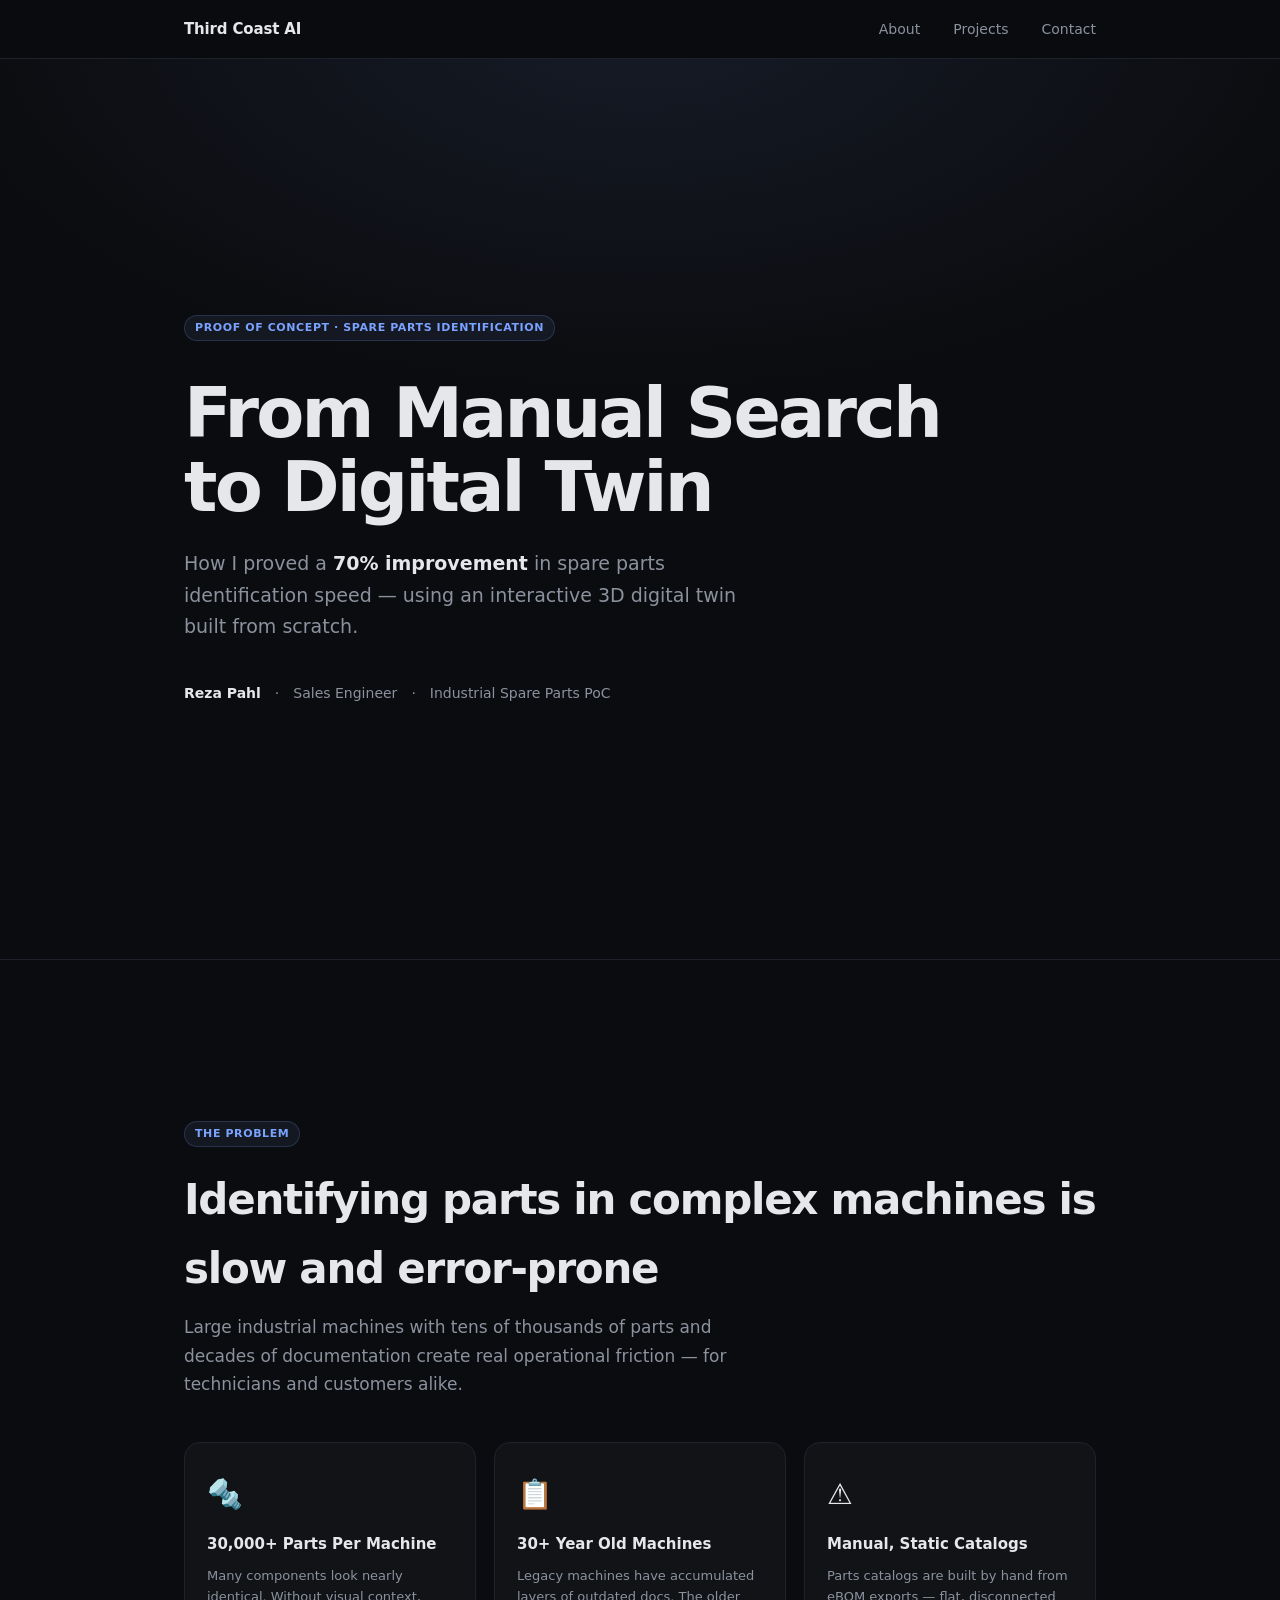
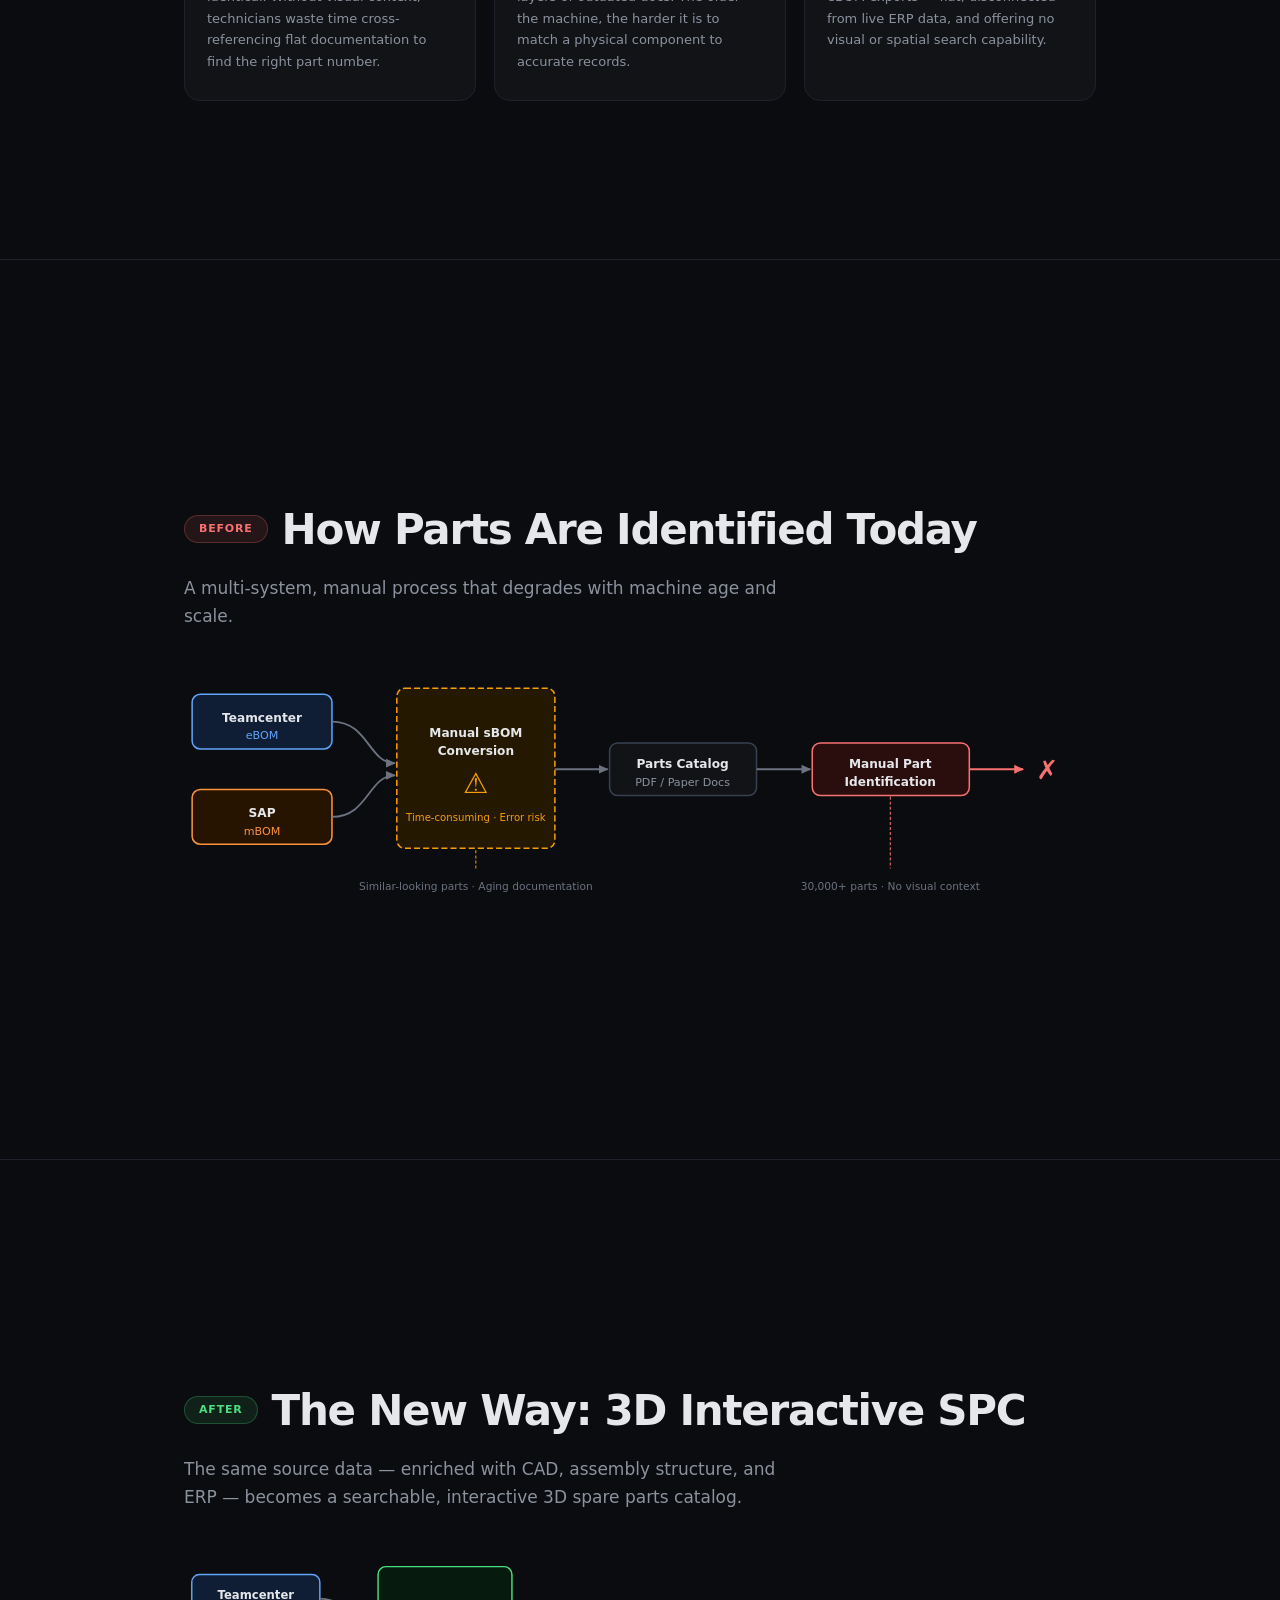
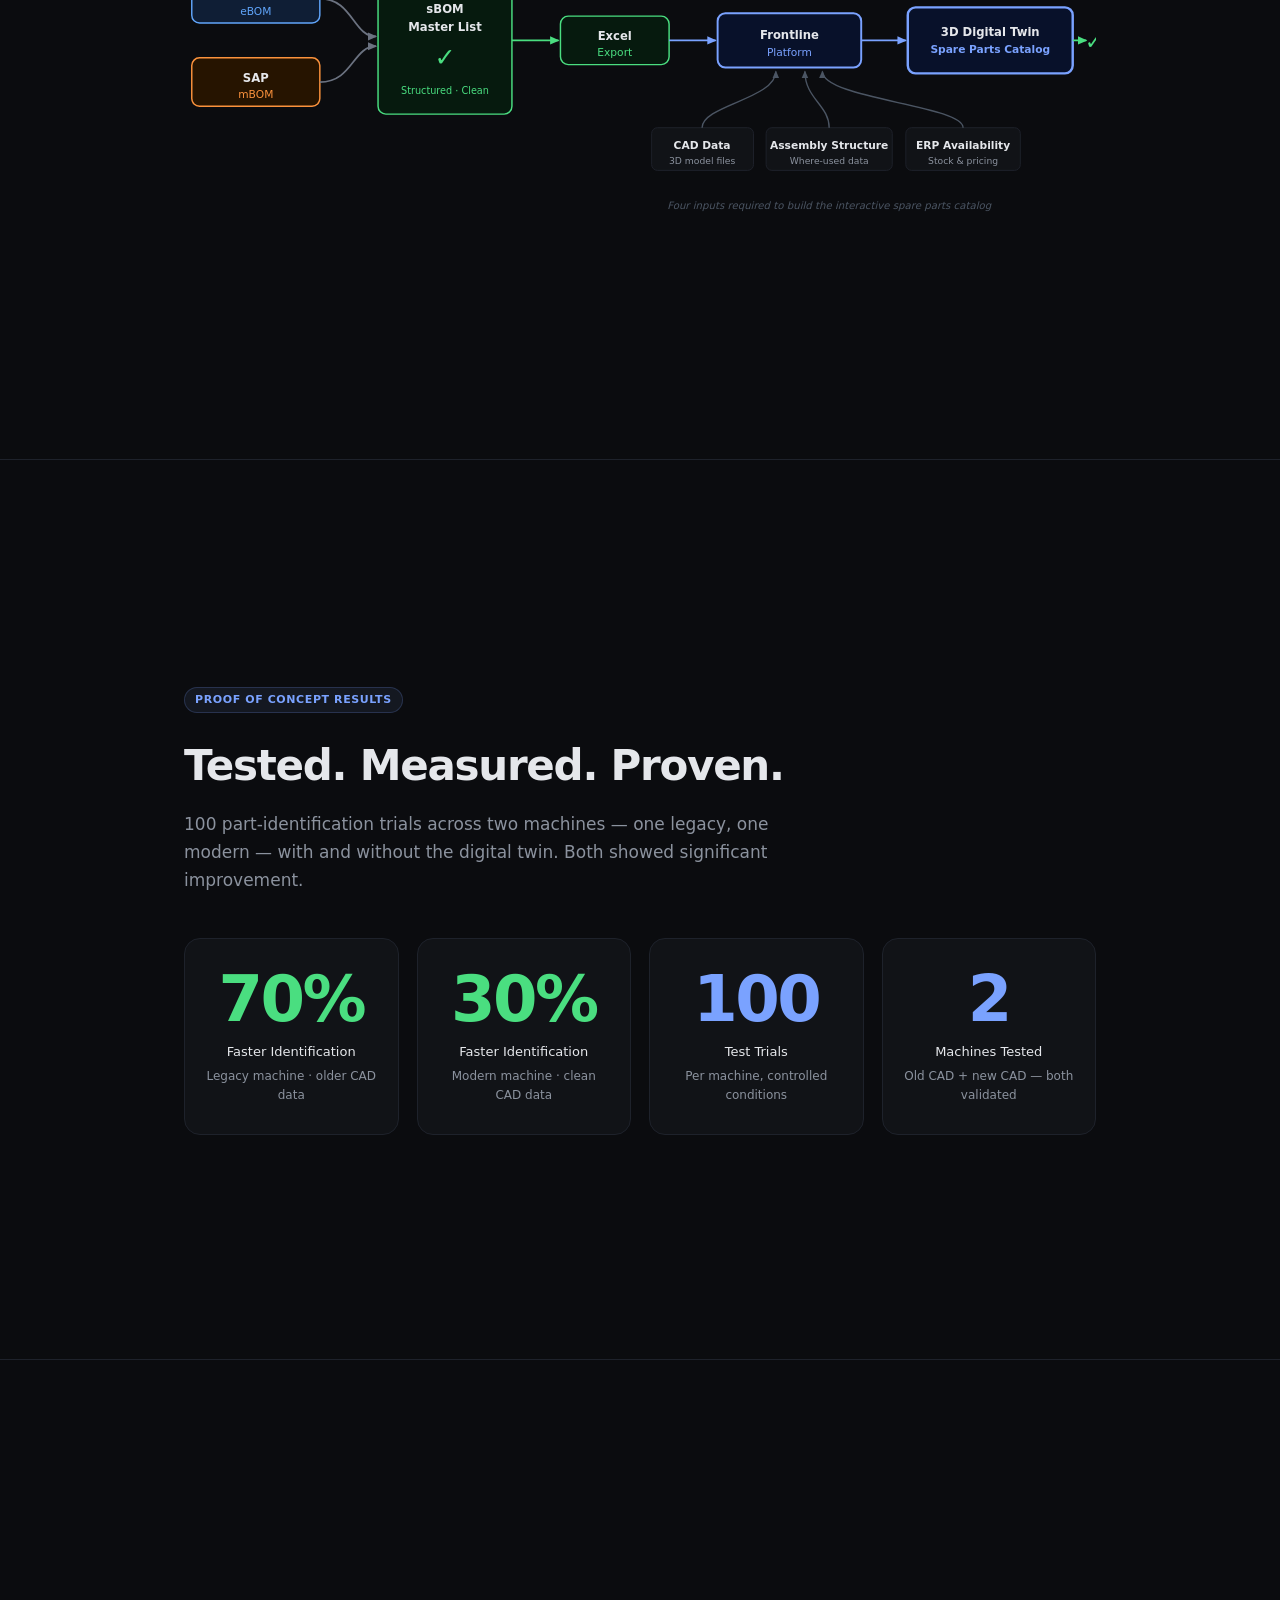
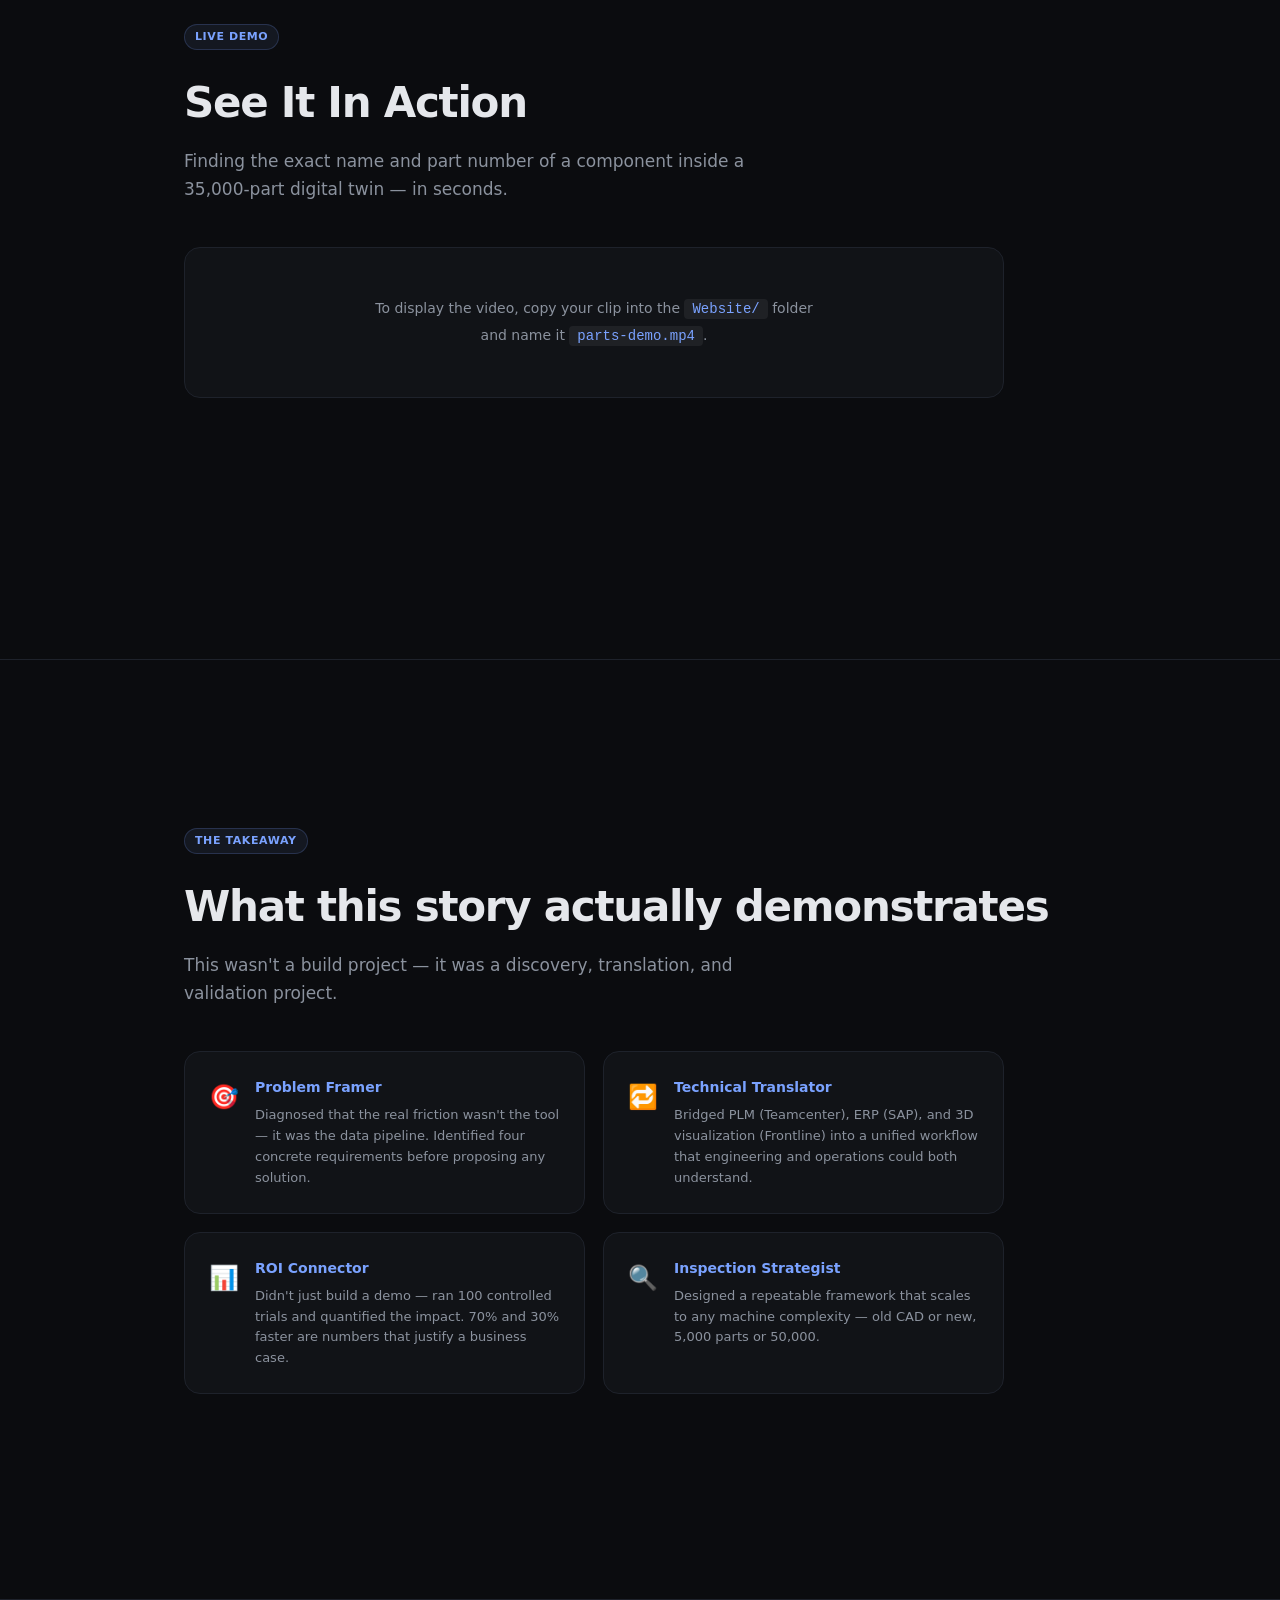
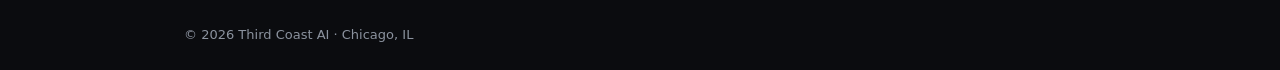
==== presentation.html @ 974e2093 "Add interview presentation page with process maps and metrics Standalone page with 7 scroll-based sl" ====
<!doctype html>
<html lang="en">
<head>
  <meta charset="utf-8" />
  <meta name="viewport" content="width=device-width, initial-scale=1" />
  <title>Digital Twin SPC · Reza Pahl</title>
  <link rel="icon" href="data:image/svg+xml,<svg xmlns='http://www.w3.org/2000/svg' viewBox='0 0 256 256'><text y='50%' x='50%' dominant-baseline='middle' text-anchor='middle' font-size='160'>🔩</text></svg>">
  <link rel="stylesheet" href="styles.css" />
  <style>
    /* ── Slide layout ───────────────────────────────── */
    .slide {
      min-height: 100vh;
      display: flex;
      flex-direction: column;
      justify-content: center;
      padding-block: 72px;
      border-top: 1px solid var(--border);
    }

    .slide-hero {
      border-top: none;
      background: radial-gradient(ellipse 80% 60% at 50% -5%, rgba(122,162,255,0.10), transparent 70%);
    }

    .slide h2 {
      font-size: clamp(26px, 4vw, 42px);
      font-weight: 700;
      letter-spacing: -0.03em;
      margin-bottom: 10px;
    }

    .slide-sub {
      font-size: 17px;
      color: var(--muted);
      max-width: 600px;
      line-height: 1.65;
      margin-bottom: 44px;
    }

    /* ── Process badge ─────────────────────────────── */
    .process-heading {
      display: flex;
      align-items: center;
      gap: 14px;
      margin-bottom: 10px;
      flex-wrap: wrap;
    }

    .badge {
      font-size: 11px;
      font-weight: 700;
      letter-spacing: 0.8px;
      text-transform: uppercase;
      padding: 4px 14px;
      border-radius: 999px;
    }

    .badge-before {
      background: rgba(248,113,113,0.10);
      color: #f87171;
      border: 1px solid rgba(248,113,113,0.25);
    }

    .badge-after {
      background: rgba(74,222,128,0.10);
      color: #4ade80;
      border: 1px solid rgba(74,222,128,0.25);
    }

    /* ── Pain cards ────────────────────────────────── */
    .pain-grid {
      display: grid;
      grid-template-columns: repeat(3, 1fr);
      gap: 18px;
      margin-top: 36px;
    }

    .pain-card {
      background: var(--panel);
      border: 1px solid var(--border);
      border-radius: var(--radius);
      padding: 28px 22px;
    }

    .pain-card .icon { font-size: 1.8rem; margin-bottom: 14px; display: block; }
    .pain-card h4 { font-size: 15px; font-weight: 600; margin-bottom: 8px; }
    .pain-card p  { font-size: 13px; color: var(--muted); line-height: 1.65; }

    /* ── SVG flow diagram ───────────────────────────── */
    .flow-wrap {
      width: 100%;
      overflow-x: auto;
      padding-bottom: 8px;
    }

    .flow-wrap svg {
      display: block;
      min-width: 700px;
      max-width: 920px;
      margin: 0 auto;
    }

    /* ── Metric cards ──────────────────────────────── */
    .metrics-grid {
      display: grid;
      grid-template-columns: repeat(4, 1fr);
      gap: 18px;
      margin-top: 36px;
    }

    .metric-card {
      background: var(--panel);
      border: 1px solid var(--border);
      border-radius: var(--radius);
      padding: 28px 20px;
      text-align: center;
    }

    .metric-card .num {
      font-size: clamp(40px, 6vw, 64px);
      font-weight: 800;
      letter-spacing: -0.04em;
      color: var(--accent);
      line-height: 1;
      margin-bottom: 10px;
    }

    .metric-card .num.green { color: #4ade80; }

    .metric-card .mlabel { font-size: 13px; color: var(--text); font-weight: 500; margin-bottom: 4px; }
    .metric-card .msub   { font-size: 12px; color: var(--muted); }

    /* ── Video ─────────────────────────────────────── */
    .video-card {
      background: var(--panel);
      border: 1px solid var(--border);
      border-radius: var(--radius);
      overflow: hidden;
      max-width: 820px;
    }

    .video-card video { width: 100%; display: block; }

    .video-fallback {
      padding: 48px 32px;
      text-align: center;
      color: var(--muted);
      font-size: 14px;
      line-height: 1.8;
    }

    .video-fallback code {
      font-family: ui-monospace, monospace;
      background: rgba(255,255,255,0.06);
      padding: 2px 8px;
      border-radius: 4px;
      color: var(--accent);
    }

    /* ── Skill cards ───────────────────────────────── */
    .skill-grid {
      display: grid;
      grid-template-columns: repeat(2, 1fr);
      gap: 18px;
      margin-top: 36px;
      max-width: 820px;
    }

    .skill-card {
      background: var(--panel);
      border: 1px solid var(--border);
      border-radius: var(--radius);
      padding: 24px;
      display: flex;
      gap: 16px;
      align-items: flex-start;
    }

    .skill-icon {
      font-size: 1.5rem;
      flex-shrink: 0;
      margin-top: 2px;
    }

    .skill-card h4 { font-size: 14px; font-weight: 600; margin-bottom: 6px; color: var(--accent); }
    .skill-card p  { font-size: 13px; color: var(--muted); line-height: 1.6; }

    /* ── Responsive ────────────────────────────────── */
    @media (max-width: 760px) {
      .pain-grid    { grid-template-columns: 1fr; }
      .metrics-grid { grid-template-columns: repeat(2, 1fr); }
      .skill-grid   { grid-template-columns: 1fr; }
    }
  </style>
</head>
<body>

  <!-- NAV -->
  <header class="site-header">
    <div class="container nav-inner">
      <a href="index.html" class="brand">Third Coast AI</a>
      <nav>
        <a href="index.html#about">About</a>
        <a href="index.html#projects">Projects</a>
        <a href="index.html#contact">Contact</a>
      </nav>
    </div>
  </header>

  <main>

    <!-- ── SLIDE 1: TITLE ──────────────────────────────────────── -->
    <section class="slide slide-hero">
      <div class="container">
        <span class="tag">Proof of Concept · Spare Parts Identification</span>
        <h1 style="font-size:clamp(40px,7vw,70px);font-weight:800;letter-spacing:-0.04em;line-height:1.05;margin-block:22px 24px;">
          From Manual Search<br>to Digital Twin
        </h1>
        <p style="font-size:19px;color:var(--muted);max-width:560px;line-height:1.65;margin-bottom:40px;">
          How I proved a <strong style="color:var(--text);">70% improvement</strong> in spare parts identification speed — using an interactive 3D digital twin built from scratch.
        </p>
        <div style="display:flex;align-items:center;gap:14px;color:var(--muted);font-size:14px;flex-wrap:wrap;">
          <span style="color:var(--text);font-weight:600;">Reza Pahl</span>
          <span>·</span>
          <span>Sales Engineer</span>
          <span>·</span>
          <span>Industrial Spare Parts PoC</span>
        </div>
      </div>
    </section>

    <!-- ── SLIDE 2: THE PROBLEM ──────────────────────────────── -->
    <section class="slide">
      <div class="container">
        <span class="tag" style="display:inline-block;margin-bottom:18px;">The Problem</span>
        <h2>Identifying parts in complex machines is slow and error-prone</h2>
        <p class="slide-sub">Large industrial machines with tens of thousands of parts and decades of documentation create real operational friction — for technicians and customers alike.</p>

        <div class="pain-grid">
          <div class="pain-card">
            <span class="icon">🔩</span>
            <h4>30,000+ Parts Per Machine</h4>
            <p>Many components look nearly identical. Without visual context, technicians waste time cross-referencing flat documentation to find the right part number.</p>
          </div>
          <div class="pain-card">
            <span class="icon">📋</span>
            <h4>30+ Year Old Machines</h4>
            <p>Legacy machines have accumulated layers of outdated docs. The older the machine, the harder it is to match a physical component to accurate records.</p>
          </div>
          <div class="pain-card">
            <span class="icon">⚠️</span>
            <h4>Manual, Static Catalogs</h4>
            <p>Parts catalogs are built by hand from eBOM exports — flat, disconnected from live ERP data, and offering no visual or spatial search capability.</p>
          </div>
        </div>
      </div>
    </section>

    <!-- ── SLIDE 3: BEFORE PROCESS ──────────────────────────── -->
    <section class="slide">
      <div class="container">
        <div class="process-heading">
          <span class="badge badge-before">Before</span>
          <h2 style="margin-bottom:0;">How Parts Are Identified Today</h2>
        </div>
        <p class="slide-sub">A multi-system, manual process that degrades with machine age and scale.</p>

        <div class="flow-wrap">
          <svg viewBox="0 0 900 240" xmlns="http://www.w3.org/2000/svg" aria-label="Current state process flow">
            <defs>
              <marker id="a" viewBox="0 0 10 10" refX="8" refY="5" markerWidth="6" markerHeight="6" orient="auto">
                <path d="M0 1L9 5L0 9z" fill="#6b7280"/>
              </marker>
              <marker id="a-red" viewBox="0 0 10 10" refX="8" refY="5" markerWidth="6" markerHeight="6" orient="auto">
                <path d="M0 1L9 5L0 9z" fill="#f87171"/>
              </marker>
            </defs>

            <!-- Teamcenter -->
            <rect x="8" y="20" width="138" height="54" rx="8" fill="#0f1e35" stroke="#60a5fa" stroke-width="1.5"/>
            <text x="77" y="43" text-anchor="middle" dominant-baseline="central" fill="#e5e7eb" font-family="ui-sans-serif,system-ui,sans-serif" font-size="12" font-weight="600">Teamcenter</text>
            <text x="77" y="61" text-anchor="middle" dominant-baseline="central" fill="#60a5fa" font-family="ui-sans-serif,system-ui,sans-serif" font-size="11">eBOM</text>

            <!-- SAP -->
            <rect x="8" y="114" width="138" height="54" rx="8" fill="#261400" stroke="#fb923c" stroke-width="1.5"/>
            <text x="77" y="137" text-anchor="middle" dominant-baseline="central" fill="#e5e7eb" font-family="ui-sans-serif,system-ui,sans-serif" font-size="12" font-weight="600">SAP</text>
            <text x="77" y="155" text-anchor="middle" dominant-baseline="central" fill="#fb923c" font-family="ui-sans-serif,system-ui,sans-serif" font-size="11">mBOM</text>

            <!-- Arrows: sources → manual conversion -->
            <path d="M146 47 C182 47 182 88 208 88" stroke="#6b7280" stroke-width="1.8" fill="none" marker-end="url(#a)"/>
            <path d="M146 141 C182 141 182 100 208 100" stroke="#6b7280" stroke-width="1.8" fill="none" marker-end="url(#a)"/>

            <!-- Manual Conversion (pain point) -->
            <rect x="210" y="14" width="156" height="158" rx="8" fill="#241800" stroke="#f59e0b" stroke-width="1.5" stroke-dasharray="6,3"/>
            <text x="288" y="58" text-anchor="middle" dominant-baseline="central" fill="#e5e7eb" font-family="ui-sans-serif,system-ui,sans-serif" font-size="12" font-weight="600">Manual sBOM</text>
            <text x="288" y="76" text-anchor="middle" dominant-baseline="central" fill="#e5e7eb" font-family="ui-sans-serif,system-ui,sans-serif" font-size="12" font-weight="600">Conversion</text>
            <text x="288" y="108" text-anchor="middle" dominant-baseline="central" fill="#f59e0b" font-family="ui-sans-serif,system-ui,sans-serif" font-size="28">⚠</text>
            <text x="288" y="142" text-anchor="middle" dominant-baseline="central" fill="#f59e0b" font-family="ui-sans-serif,system-ui,sans-serif" font-size="10">Time-consuming · Error risk</text>

            <!-- Arrow: Manual → Catalog -->
            <path d="M366 94 L418 94" stroke="#6b7280" stroke-width="1.8" fill="none" marker-end="url(#a)"/>

            <!-- Parts Catalog -->
            <rect x="420" y="68" width="145" height="52" rx="8" fill="#111317" stroke="#374151" stroke-width="1.5"/>
            <text x="492" y="89" text-anchor="middle" dominant-baseline="central" fill="#e5e7eb" font-family="ui-sans-serif,system-ui,sans-serif" font-size="12" font-weight="600">Parts Catalog</text>
            <text x="492" y="107" text-anchor="middle" dominant-baseline="central" fill="#8b929e" font-family="ui-sans-serif,system-ui,sans-serif" font-size="11">PDF / Paper Docs</text>

            <!-- Arrow: Catalog → ID -->
            <path d="M565 94 L618 94" stroke="#6b7280" stroke-width="1.8" fill="none" marker-end="url(#a)"/>

            <!-- Manual ID (pain) -->
            <rect x="620" y="68" width="155" height="52" rx="8" fill="#2a0e0e" stroke="#f87171" stroke-width="1.5"/>
            <text x="697" y="89" text-anchor="middle" dominant-baseline="central" fill="#e5e7eb" font-family="ui-sans-serif,system-ui,sans-serif" font-size="12" font-weight="600">Manual Part</text>
            <text x="697" y="107" text-anchor="middle" dominant-baseline="central" fill="#e5e7eb" font-family="ui-sans-serif,system-ui,sans-serif" font-size="12" font-weight="600">Identification</text>

            <!-- Arrow: ID → result -->
            <path d="M775 94 L828 94" stroke="#f87171" stroke-width="1.8" fill="none" marker-end="url(#a-red)"/>
            <text x="852" y="95" text-anchor="middle" dominant-baseline="central" fill="#f87171" font-family="ui-sans-serif,system-ui,sans-serif" font-size="26" font-weight="700">✗</text>

            <!-- Annotation lines + labels -->
            <line x1="288" y1="174" x2="288" y2="192" stroke="#f59e0b" stroke-width="1" stroke-dasharray="3,2"/>
            <text x="288" y="210" text-anchor="middle" dominant-baseline="central" fill="#6b7280" font-family="ui-sans-serif,system-ui,sans-serif" font-size="10.5">Similar-looking parts · Aging documentation</text>

            <line x1="697" y1="121" x2="697" y2="192" stroke="#f87171" stroke-width="1" stroke-dasharray="3,2"/>
            <text x="697" y="210" text-anchor="middle" dominant-baseline="central" fill="#6b7280" font-family="ui-sans-serif,system-ui,sans-serif" font-size="10.5">30,000+ parts · No visual context</text>
          </svg>
        </div>
      </div>
    </section>

    <!-- ── SLIDE 4: AFTER PROCESS ──────────────────────────── -->
    <section class="slide">
      <div class="container">
        <div class="process-heading">
          <span class="badge badge-after">After</span>
          <h2 style="margin-bottom:0;">The New Way: 3D Interactive SPC</h2>
        </div>
        <p class="slide-sub">The same source data — enriched with CAD, assembly structure, and ERP — becomes a searchable, interactive 3D spare parts catalog.</p>

        <div class="flow-wrap">
          <svg viewBox="0 0 940 290" xmlns="http://www.w3.org/2000/svg" aria-label="New state process flow">
            <defs>
              <marker id="b" viewBox="0 0 10 10" refX="8" refY="5" markerWidth="6" markerHeight="6" orient="auto">
                <path d="M0 1L9 5L0 9z" fill="#6b7280"/>
              </marker>
              <marker id="b-green" viewBox="0 0 10 10" refX="8" refY="5" markerWidth="6" markerHeight="6" orient="auto">
                <path d="M0 1L9 5L0 9z" fill="#4ade80"/>
              </marker>
              <marker id="b-blue" viewBox="0 0 10 10" refX="8" refY="5" markerWidth="6" markerHeight="6" orient="auto">
                <path d="M0 1L9 5L0 9z" fill="#7aa2ff"/>
              </marker>
              <marker id="b-sub" viewBox="0 0 10 10" refX="8" refY="5" markerWidth="6" markerHeight="6" orient="auto">
                <path d="M0 1L9 5L0 9z" fill="#4b5563"/>
              </marker>
            </defs>

            <!-- Teamcenter -->
            <rect x="8" y="20" width="132" height="50" rx="8" fill="#0f1e35" stroke="#60a5fa" stroke-width="1.5"/>
            <text x="74" y="41" text-anchor="middle" dominant-baseline="central" fill="#e5e7eb" font-family="ui-sans-serif,system-ui,sans-serif" font-size="12" font-weight="600">Teamcenter</text>
            <text x="74" y="58" text-anchor="middle" dominant-baseline="central" fill="#60a5fa" font-family="ui-sans-serif,system-ui,sans-serif" font-size="11">eBOM</text>

            <!-- SAP -->
            <rect x="8" y="106" width="132" height="50" rx="8" fill="#261400" stroke="#fb923c" stroke-width="1.5"/>
            <text x="74" y="127" text-anchor="middle" dominant-baseline="central" fill="#e5e7eb" font-family="ui-sans-serif,system-ui,sans-serif" font-size="12" font-weight="600">SAP</text>
            <text x="74" y="144" text-anchor="middle" dominant-baseline="central" fill="#fb923c" font-family="ui-sans-serif,system-ui,sans-serif" font-size="11">mBOM</text>

            <!-- Arrows: sources → sBOM -->
            <path d="M140 45 C174 45 174 84 198 84" stroke="#6b7280" stroke-width="1.8" fill="none" marker-end="url(#b)"/>
            <path d="M140 131 C174 131 174 94 198 94" stroke="#6b7280" stroke-width="1.8" fill="none" marker-end="url(#b)"/>

            <!-- sBOM Master List -->
            <rect x="200" y="12" width="138" height="152" rx="8" fill="#061a0e" stroke="#4ade80" stroke-width="1.5"/>
            <text x="269" y="56" text-anchor="middle" dominant-baseline="central" fill="#e5e7eb" font-family="ui-sans-serif,system-ui,sans-serif" font-size="12" font-weight="600">sBOM</text>
            <text x="269" y="74" text-anchor="middle" dominant-baseline="central" fill="#e5e7eb" font-family="ui-sans-serif,system-ui,sans-serif" font-size="12" font-weight="600">Master List</text>
            <text x="269" y="106" text-anchor="middle" dominant-baseline="central" fill="#4ade80" font-family="ui-sans-serif,system-ui,sans-serif" font-size="26">✓</text>
            <text x="269" y="140" text-anchor="middle" dominant-baseline="central" fill="#4ade80" font-family="ui-sans-serif,system-ui,sans-serif" font-size="10">Structured · Clean</text>

            <!-- Arrow: sBOM → Excel -->
            <path d="M338 88 L386 88" stroke="#4ade80" stroke-width="1.8" fill="none" marker-end="url(#b-green)"/>

            <!-- Excel Export -->
            <rect x="388" y="63" width="112" height="50" rx="8" fill="#061a0e" stroke="#4ade80" stroke-width="1.5"/>
            <text x="444" y="84" text-anchor="middle" dominant-baseline="central" fill="#e5e7eb" font-family="ui-sans-serif,system-ui,sans-serif" font-size="12" font-weight="600">Excel</text>
            <text x="444" y="101" text-anchor="middle" dominant-baseline="central" fill="#4ade80" font-family="ui-sans-serif,system-ui,sans-serif" font-size="11">Export</text>

            <!-- Arrow: Excel → Frontline -->
            <path d="M500 88 L548 88" stroke="#7aa2ff" stroke-width="1.8" fill="none" marker-end="url(#b-blue)"/>

            <!-- Frontline Platform -->
            <rect x="550" y="60" width="148" height="56" rx="8" fill="#08112a" stroke="#7aa2ff" stroke-width="2"/>
            <text x="624" y="82" text-anchor="middle" dominant-baseline="central" fill="#e5e7eb" font-family="ui-sans-serif,system-ui,sans-serif" font-size="12" font-weight="600">Frontline</text>
            <text x="624" y="100" text-anchor="middle" dominant-baseline="central" fill="#7aa2ff" font-family="ui-sans-serif,system-ui,sans-serif" font-size="11">Platform</text>

            <!-- Arrow: Frontline → 3D Twin -->
            <path d="M698 88 L744 88" stroke="#7aa2ff" stroke-width="1.8" fill="none" marker-end="url(#b-blue)"/>

            <!-- 3D Digital Twin SPC (hero node) -->
            <rect x="746" y="54" width="170" height="68" rx="8" fill="#08112a" stroke="#7aa2ff" stroke-width="2.5"/>
            <text x="831" y="79" text-anchor="middle" dominant-baseline="central" fill="#e5e7eb" font-family="ui-sans-serif,system-ui,sans-serif" font-size="12" font-weight="700">3D Digital Twin</text>
            <text x="831" y="97" text-anchor="middle" dominant-baseline="central" fill="#7aa2ff" font-family="ui-sans-serif,system-ui,sans-serif" font-size="11" font-weight="600">Spare Parts Catalog</text>

            <!-- Arrow + result -->
            <path d="M916 88 L930 88" stroke="#4ade80" stroke-width="1.8" fill="none" marker-end="url(#b-green)"/>
            <text x="938" y="89" text-anchor="middle" dominant-baseline="central" fill="#4ade80" font-family="ui-sans-serif,system-ui,sans-serif" font-size="22" font-weight="700">✓</text>

            <!-- Requirement input boxes (below Frontline) -->
            <!-- CAD Data -->
            <rect x="482" y="178" width="105" height="44" rx="6" fill="#111317" stroke="#1e222b" stroke-width="1"/>
            <text x="534" y="196" text-anchor="middle" dominant-baseline="central" fill="#e5e7eb" font-family="ui-sans-serif,system-ui,sans-serif" font-size="11" font-weight="600">CAD Data</text>
            <text x="534" y="212" text-anchor="middle" dominant-baseline="central" fill="#8b929e" font-family="ui-sans-serif,system-ui,sans-serif" font-size="9.5">3D model files</text>

            <!-- Assembly Structure -->
            <rect x="600" y="178" width="130" height="44" rx="6" fill="#111317" stroke="#1e222b" stroke-width="1"/>
            <text x="665" y="196" text-anchor="middle" dominant-baseline="central" fill="#e5e7eb" font-family="ui-sans-serif,system-ui,sans-serif" font-size="11" font-weight="600">Assembly Structure</text>
            <text x="665" y="212" text-anchor="middle" dominant-baseline="central" fill="#8b929e" font-family="ui-sans-serif,system-ui,sans-serif" font-size="9.5">Where-used data</text>

            <!-- ERP Availability -->
            <rect x="744" y="178" width="118" height="44" rx="6" fill="#111317" stroke="#1e222b" stroke-width="1"/>
            <text x="803" y="196" text-anchor="middle" dominant-baseline="central" fill="#e5e7eb" font-family="ui-sans-serif,system-ui,sans-serif" font-size="11" font-weight="600">ERP Availability</text>
            <text x="803" y="212" text-anchor="middle" dominant-baseline="central" fill="#8b929e" font-family="ui-sans-serif,system-ui,sans-serif" font-size="9.5">Stock &amp; pricing</text>

            <!-- Arrows: req boxes → Frontline bottom (y=116) -->
            <path d="M534 178 C534 155 610 148 610 120" stroke="#4b5563" stroke-width="1.4" fill="none" marker-end="url(#b-sub)"/>
            <path d="M665 178 C665 155 640 148 640 120" stroke="#4b5563" stroke-width="1.4" fill="none" marker-end="url(#b-sub)"/>
            <path d="M803 178 C803 155 658 148 658 120" stroke="#4b5563" stroke-width="1.4" fill="none" marker-end="url(#b-sub)"/>

            <!-- Footer note -->
            <text x="665" y="258" text-anchor="middle" dominant-baseline="central" fill="#4b5563" font-family="ui-sans-serif,system-ui,sans-serif" font-size="10.5" font-style="italic">Four inputs required to build the interactive spare parts catalog</text>
          </svg>
        </div>
      </div>
    </section>

    <!-- ── SLIDE 5: RESULTS ──────────────────────────────────── -->
    <section class="slide">
      <div class="container">
        <span class="tag" style="display:inline-block;margin-bottom:18px;">Proof of Concept Results</span>
        <h2>Tested. Measured. Proven.</h2>
        <p class="slide-sub">100 part-identification trials across two machines — one legacy, one modern — with and without the digital twin. Both showed significant improvement.</p>

        <div class="metrics-grid">
          <div class="metric-card">
            <div class="num green">70%</div>
            <div class="mlabel">Faster Identification</div>
            <div class="msub">Legacy machine · older CAD data</div>
          </div>
          <div class="metric-card">
            <div class="num green">30%</div>
            <div class="mlabel">Faster Identification</div>
            <div class="msub">Modern machine · clean CAD data</div>
          </div>
          <div class="metric-card">
            <div class="num">100</div>
            <div class="mlabel">Test Trials</div>
            <div class="msub">Per machine, controlled conditions</div>
          </div>
          <div class="metric-card">
            <div class="num">2</div>
            <div class="mlabel">Machines Tested</div>
            <div class="msub">Old CAD + new CAD — both validated</div>
          </div>
        </div>
      </div>
    </section>

    <!-- ── SLIDE 6: VIDEO DEMO ────────────────────────────────── -->
    <section class="slide">
      <div class="container">
        <span class="tag" style="display:inline-block;margin-bottom:18px;">Live Demo</span>
        <h2>See It In Action</h2>
        <p class="slide-sub">Finding the exact name and part number of a component inside a 35,000-part digital twin — in seconds.</p>

        <div class="video-card">
          <video controls muted loop playsinline id="demo-video">
            <source src="parts-demo.mp4" type="video/mp4">
          </video>
          <div class="video-fallback" id="video-fallback" style="display:none;">
            <p>To display the video, copy your clip into the <code>Website/</code> folder<br>and name it <code>parts-demo.mp4</code>.</p>
          </div>
        </div>
      </div>
    </section>

    <!-- ── SLIDE 7: THE TAKEAWAY ─────────────────────────────── -->
    <section class="slide">
      <div class="container">
        <span class="tag" style="display:inline-block;margin-bottom:18px;">The Takeaway</span>
        <h2>What this story actually demonstrates</h2>
        <p class="slide-sub">This wasn't a build project — it was a discovery, translation, and validation project.</p>

        <div class="skill-grid">
          <div class="skill-card">
            <span class="skill-icon">🎯</span>
            <div>
              <h4>Problem Framer</h4>
              <p>Diagnosed that the real friction wasn't the tool — it was the data pipeline. Identified four concrete requirements before proposing any solution.</p>
            </div>
          </div>
          <div class="skill-card">
            <span class="skill-icon">🔁</span>
            <div>
              <h4>Technical Translator</h4>
              <p>Bridged PLM (Teamcenter), ERP (SAP), and 3D visualization (Frontline) into a unified workflow that engineering and operations could both understand.</p>
            </div>
          </div>
          <div class="skill-card">
            <span class="skill-icon">📊</span>
            <div>
              <h4>ROI Connector</h4>
              <p>Didn't just build a demo — ran 100 controlled trials and quantified the impact. 70% and 30% faster are numbers that justify a business case.</p>
            </div>
          </div>
          <div class="skill-card">
            <span class="skill-icon">🔍</span>
            <div>
              <h4>Inspection Strategist</h4>
              <p>Designed a repeatable framework that scales to any machine complexity — old CAD or new, 5,000 parts or 50,000.</p>
            </div>
          </div>
        </div>
      </div>
    </section>

  </main>

  <footer class="site-footer">
    <div class="container">
      <p>© <span id="y"></span> Third Coast AI · Chicago, IL</p>
    </div>
  </footer>

  <script>
    document.getElementById('y').textContent = new Date().getFullYear();

    // Show fallback if video fails to load
    const vid = document.getElementById('demo-video');
    const fallback = document.getElementById('video-fallback');
    vid.addEventListener('error', () => {
      vid.style.display = 'none';
      fallback.style.display = 'block';
    });
    // Also check after a brief moment in case src is just missing
    setTimeout(() => {
      if (vid.readyState === 0 && vid.networkState === 3) {
        vid.style.display = 'none';
        fallback.style.display = 'block';
      }
    }, 1500);
  </script>

</body>
</html>
---- styles.css ----
/* ─── Tokens ─────────────────────────────────────────────────── */
:root {
  --bg:     #0b0c0f;
  --panel:  #111317;
  --border: #1e222b;
  --text:   #e5e7eb;
  --muted:  #8b929e;
  --accent: #7aa2ff;
  --radius: 16px;
}

/* ─── Reset ──────────────────────────────────────────────────── */
*, *::before, *::after { box-sizing: border-box; margin: 0; padding: 0; }

html { scroll-behavior: smooth; }

body {
  background: var(--bg);
  color: var(--text);
  font-family: ui-sans-serif, system-ui, -apple-system, "Segoe UI", Roboto, Helvetica, Arial, sans-serif;
  line-height: 1.65;
  text-rendering: optimizeLegibility;
  -webkit-font-smoothing: antialiased;
}

a { color: inherit; text-decoration: none; }

.container {
  width: min(100%, 960px);
  margin-inline: auto;
  padding-inline: 24px;
}

/* ─── Nav ────────────────────────────────────────────────────── */
.site-header {
  position: sticky;
  top: 0;
  z-index: 100;
  background: rgba(11, 12, 15, 0.8);
  backdrop-filter: saturate(180%) blur(12px);
  -webkit-backdrop-filter: saturate(180%) blur(12px);
  border-bottom: 1px solid var(--border);
}

.nav-inner {
  display: flex;
  align-items: center;
  justify-content: space-between;
  padding-block: 16px;
}

.brand {
  font-size: 15px;
  font-weight: 600;
  letter-spacing: -0.01em;
  color: var(--text);
}

nav a {
  font-size: 14px;
  color: var(--muted);
  margin-left: 28px;
  transition: color 0.15s;
}

nav a:hover { color: var(--text); }

@media (max-width: 520px) { nav { display: none; } }

/* ─── Buttons ────────────────────────────────────────────────── */
.btn {
  display: inline-flex;
  align-items: center;
  padding: 10px 20px;
  border-radius: 999px;
  font-size: 14px;
  font-weight: 500;
  transition: transform 0.15s ease, box-shadow 0.15s ease, border-color 0.15s ease, color 0.15s ease;
  cursor: pointer;
  white-space: nowrap;
}

.btn-primary {
  background: var(--accent);
  color: #0b0c0f;
  border: none;
}

.btn-primary:hover {
  transform: translateY(-1px);
  box-shadow: 0 4px 20px rgba(122, 162, 255, 0.35);
}

.btn-outline {
  background: transparent;
  color: var(--text);
  border: 1px solid var(--border);
}

.btn-outline:hover {
  transform: translateY(-1px);
  border-color: var(--accent);
  color: var(--accent);
}

/* ─── Hero ───────────────────────────────────────────────────── */
.hero {
  display: grid;
  grid-template-columns: 1fr auto;
  align-items: center;
  gap: 48px;
  padding-block: 88px;
}

.eyebrow {
  font-size: 12px;
  font-weight: 600;
  letter-spacing: 0.8px;
  text-transform: uppercase;
  color: var(--accent);
  margin-bottom: 16px;
}

.hero-text h1 {
  font-size: clamp(42px, 7vw, 72px);
  font-weight: 700;
  letter-spacing: -0.03em;
  line-height: 1.05;
  margin-bottom: 20px;
}

.hero-tagline {
  font-size: 18px;
  color: var(--muted);
  max-width: 480px;
  line-height: 1.6;
  margin-bottom: 32px;
}

.cta-row {
  display: flex;
  gap: 12px;
  flex-wrap: wrap;
}

.hero-photo img {
  width: 220px;
  height: 220px;
  border-radius: 50%;
  object-fit: cover;
  border: 2px solid rgba(122, 162, 255, 0.35);
  box-shadow:
    0 0 0 8px rgba(122, 162, 255, 0.05),
    0 0 60px rgba(122, 162, 255, 0.1);
}

@media (max-width: 640px) {
  .hero {
    grid-template-columns: 1fr;
    text-align: center;
    padding-block: 56px;
    gap: 32px;
  }
  .hero-photo {
    order: -1;
    display: flex;
    justify-content: center;
  }
  .hero-photo img { width: 160px; height: 160px; }
  .hero-tagline { margin-inline: auto; }
  .cta-row { justify-content: center; }
}

/* ─── Sections ───────────────────────────────────────────────── */
.section {
  padding-block: 72px;
  border-top: 1px solid var(--border);
}

.section h2 {
  font-size: 28px;
  font-weight: 700;
  letter-spacing: -0.02em;
  margin-bottom: 8px;
}

.section > p.muted {
  color: var(--muted);
  margin-bottom: 32px;
}

.muted { color: var(--muted); }

/* ─── About ──────────────────────────────────────────────────── */
#about p {
  color: var(--text);
  max-width: 680px;
  margin-bottom: 16px;
}

#about p:last-child { margin-bottom: 0; }

/* ─── Scroll Reveal ──────────────────────────────────────────── */
.reveal {
  opacity: 0;
  transform: translateY(24px);
  transition: opacity 0.6s ease, transform 0.6s ease;
}

.reveal.visible {
  opacity: 1;
  transform: translateY(0);
}

/* ─── Project Cards ──────────────────────────────────────────── */
.projects-grid {
  display: grid;
  grid-template-columns: repeat(3, 1fr);
  gap: 16px;
}

@media (max-width: 800px) {
  .projects-grid { grid-template-columns: 1fr; }
}

.card-link {
  display: flex;
  color: inherit;
}

.card {
  background: var(--panel);
  border: 1px solid var(--border);
  border-radius: var(--radius);
  padding: 24px;
  display: flex;
  flex-direction: column;
  width: 100%;
  transition: transform 0.2s ease, border-color 0.2s ease, box-shadow 0.2s ease;
}

.card:hover {
  transform: translateY(-4px);
  border-color: rgba(122, 162, 255, 0.4);
  box-shadow: 0 8px 32px rgba(122, 162, 255, 0.08);
}

.tag {
  display: inline-block;
  font-size: 11px;
  font-weight: 600;
  letter-spacing: 0.6px;
  text-transform: uppercase;
  padding: 3px 10px;
  border-radius: 999px;
  background: rgba(122, 162, 255, 0.08);
  color: var(--accent);
  border: 1px solid rgba(122, 162, 255, 0.2);
  margin-bottom: 14px;
  width: fit-content;
}

.card h3 {
  font-size: 16px;
  font-weight: 600;
  letter-spacing: -0.01em;
  margin-bottom: 10px;
}

.card p {
  font-size: 14px;
  color: var(--muted);
  line-height: 1.6;
  flex: 1;
}

.stack-pills {
  display: flex;
  flex-wrap: wrap;
  gap: 6px;
  margin-top: 20px;
  padding-top: 16px;
  border-top: 1px solid var(--border);
}

.stack-pills span {
  font-size: 12px;
  padding: 3px 10px;
  border-radius: 999px;
  background: rgba(255, 255, 255, 0.03);
  border: 1px solid var(--border);
  color: var(--muted);
}

/* ─── Stack Section ──────────────────────────────────────────── */
.stack-grid {
  display: grid;
  grid-template-columns: repeat(2, 1fr);
  gap: 16px;
}

@media (max-width: 520px) {
  .stack-grid { grid-template-columns: 1fr; }
}

.stack-group {
  background: var(--panel);
  border: 1px solid var(--border);
  border-radius: var(--radius);
  padding: 22px 24px;
}

.stack-label {
  font-size: 11px;
  font-weight: 600;
  letter-spacing: 0.6px;
  text-transform: uppercase;
  color: var(--muted);
  margin-bottom: 14px;
}

.stack-chips {
  display: flex;
  flex-wrap: wrap;
  gap: 8px;
}

.stack-chips span {
  font-size: 13px;
  padding: 5px 12px;
  border-radius: 999px;
  background: rgba(255, 255, 255, 0.04);
  border: 1px solid var(--border);
  color: var(--text);
  transition: border-color 0.15s, color 0.15s;
  cursor: default;
}

.stack-chips span:hover {
  border-color: var(--accent);
  color: var(--accent);
}

/* ─── Contact ────────────────────────────────────────────────── */
.contact-links {
  display: flex;
  gap: 12px;
  flex-wrap: wrap;
}

/* ─── Footer ─────────────────────────────────────────────────── */
.site-footer {
  border-top: 1px solid var(--border);
  margin-top: 40px;
}

.site-footer .container {
  padding-block: 24px;
  color: var(--muted);
  font-size: 13px;
}
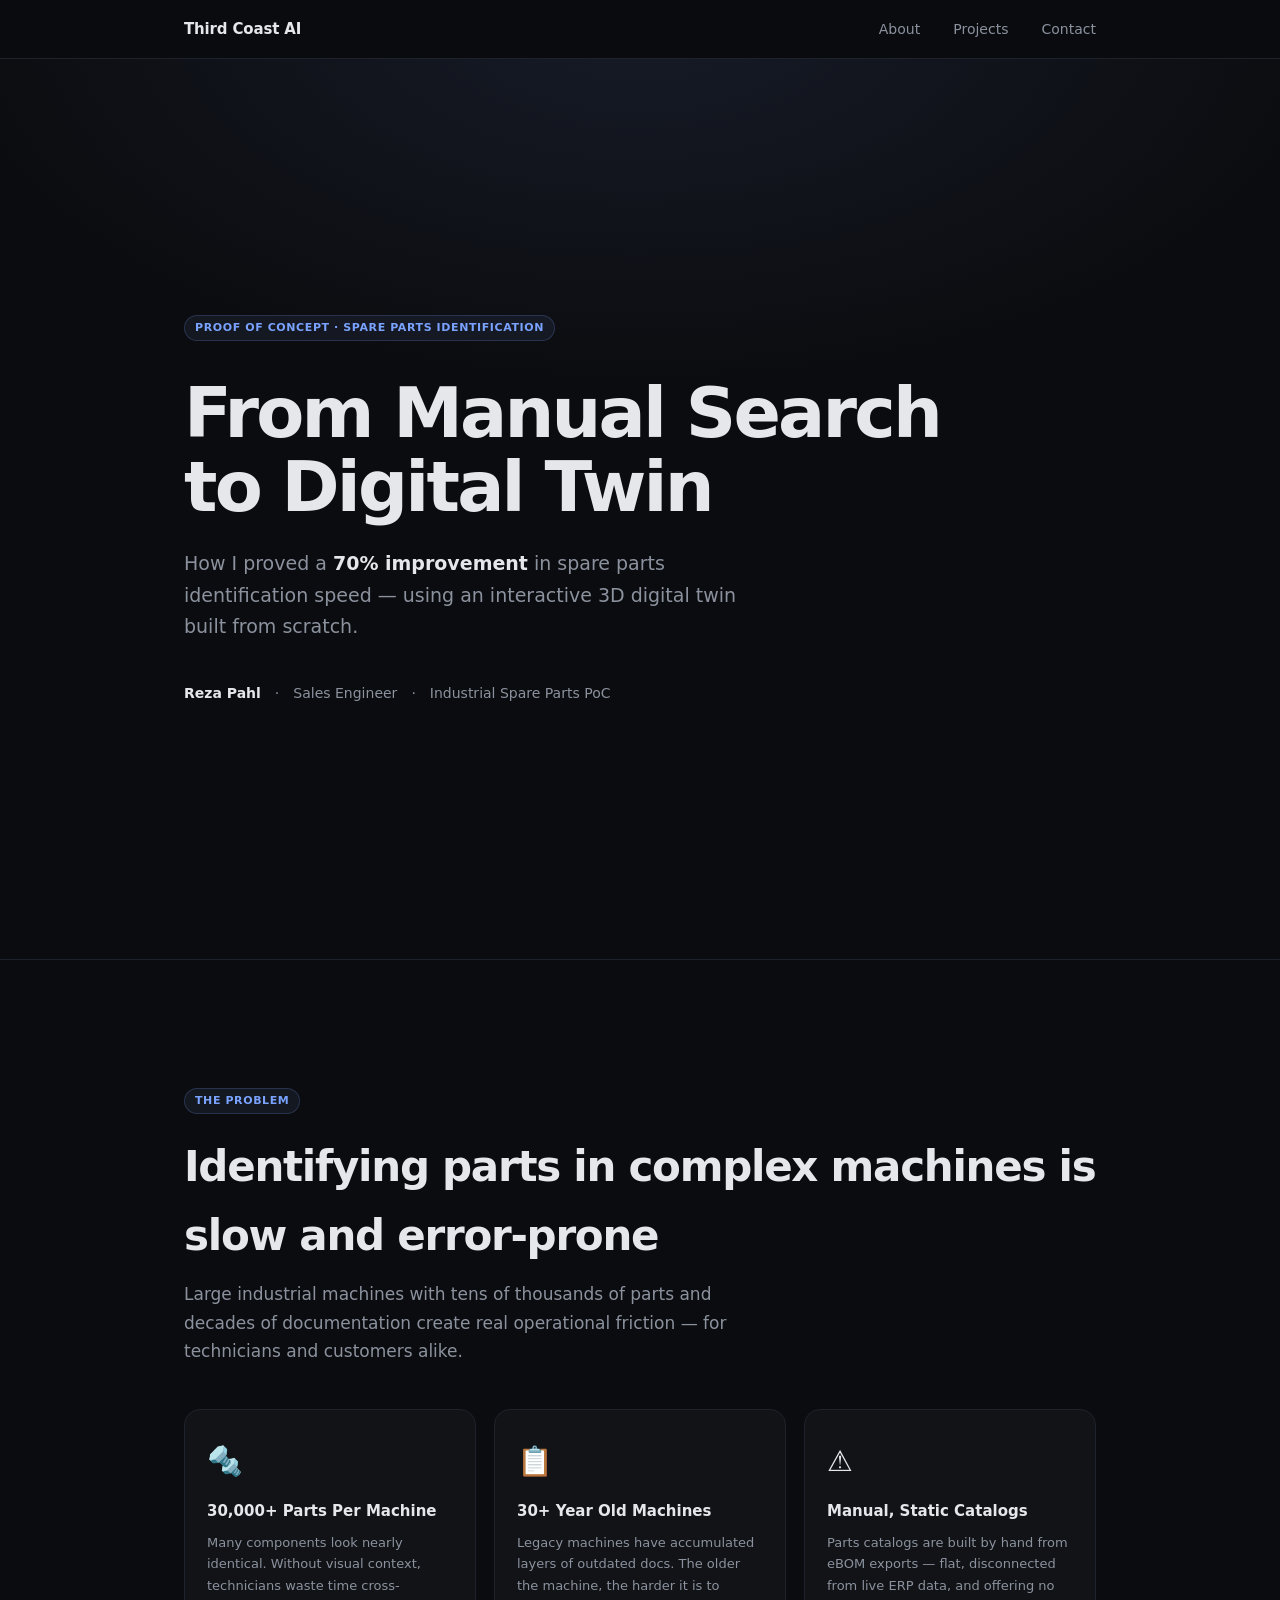
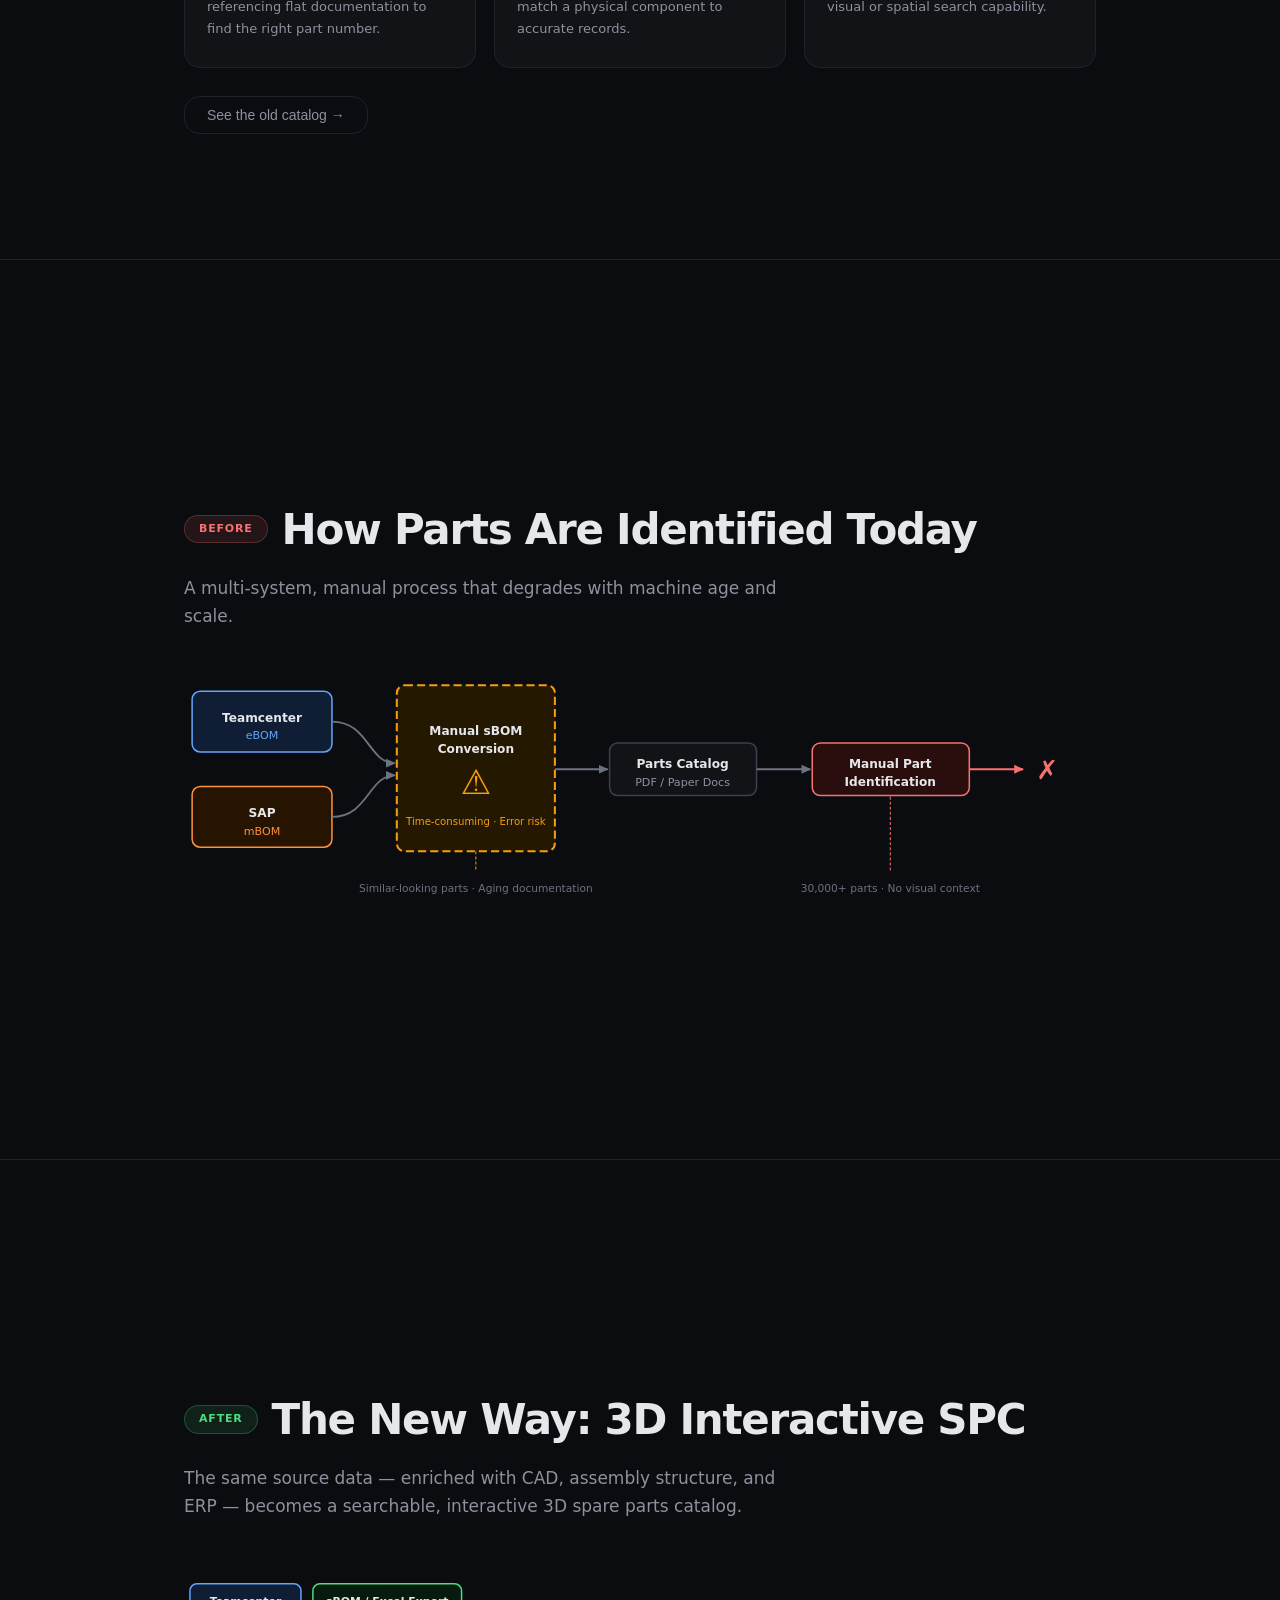
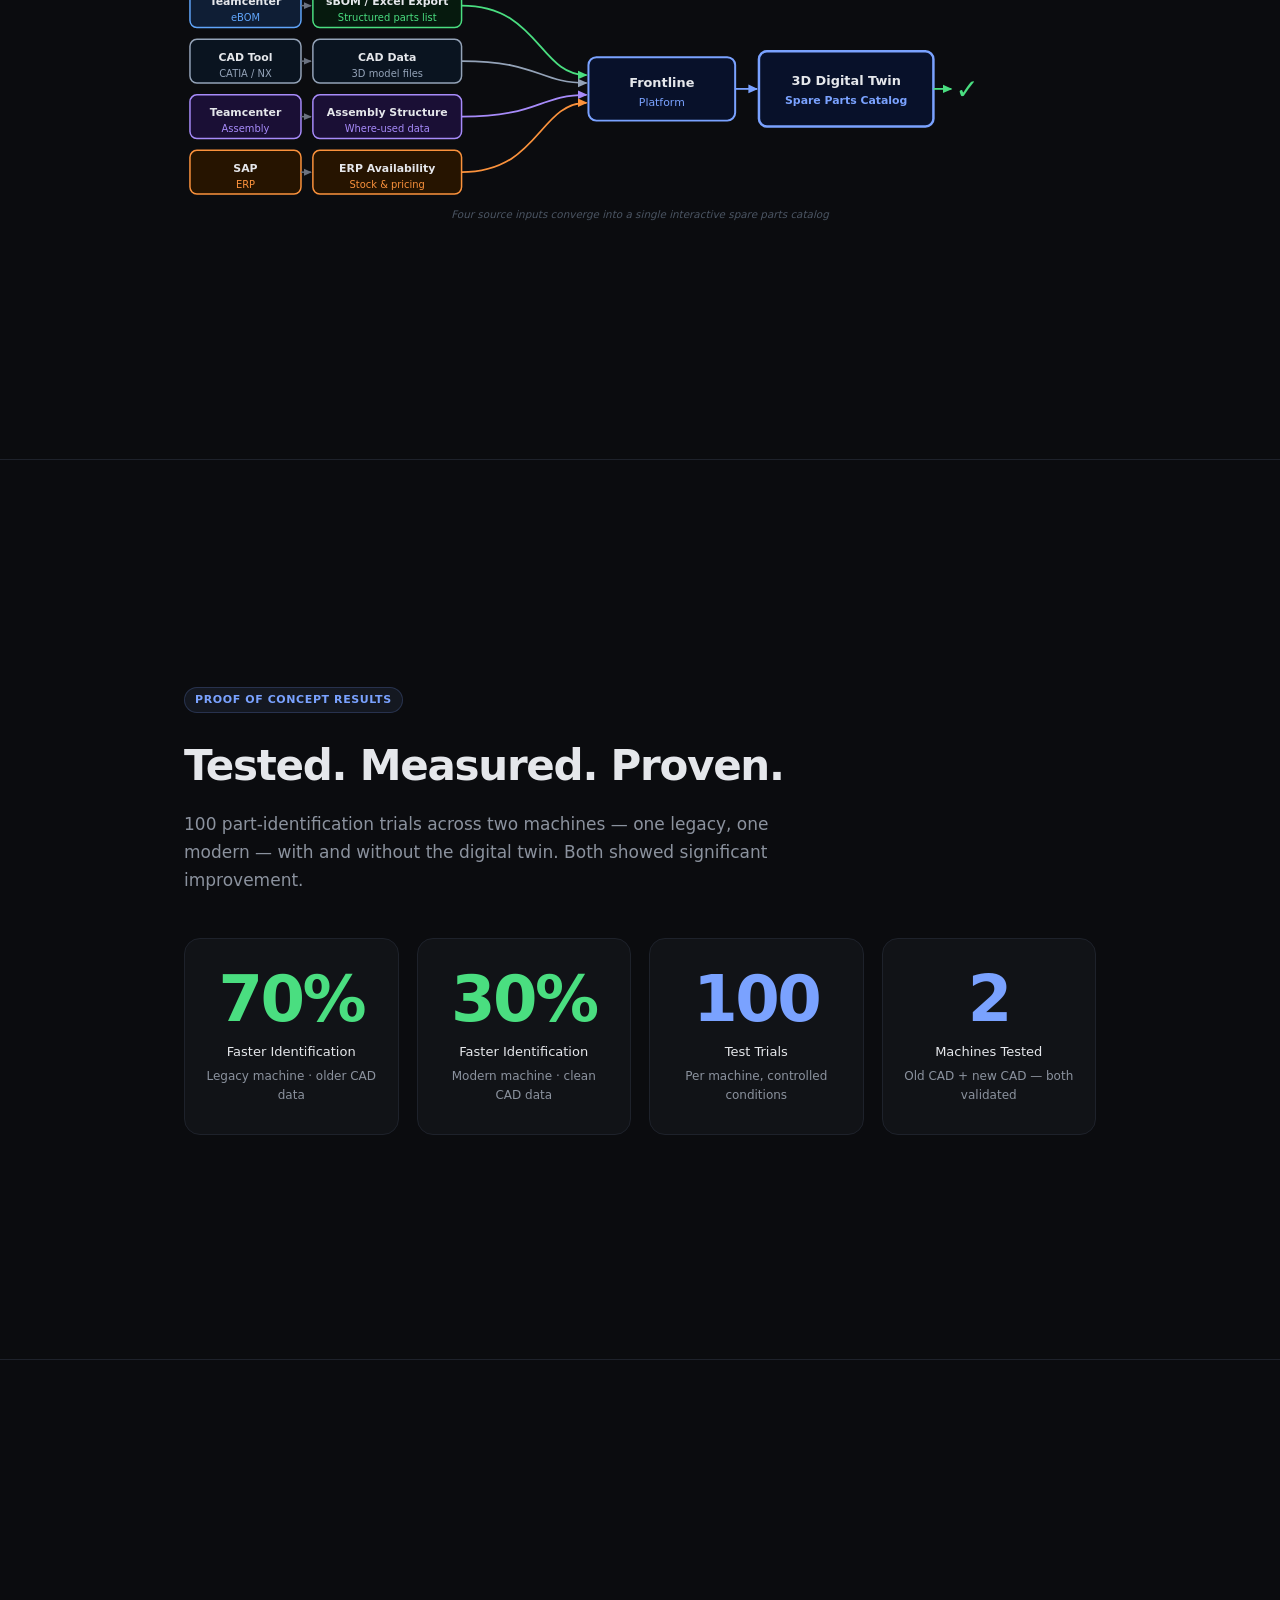
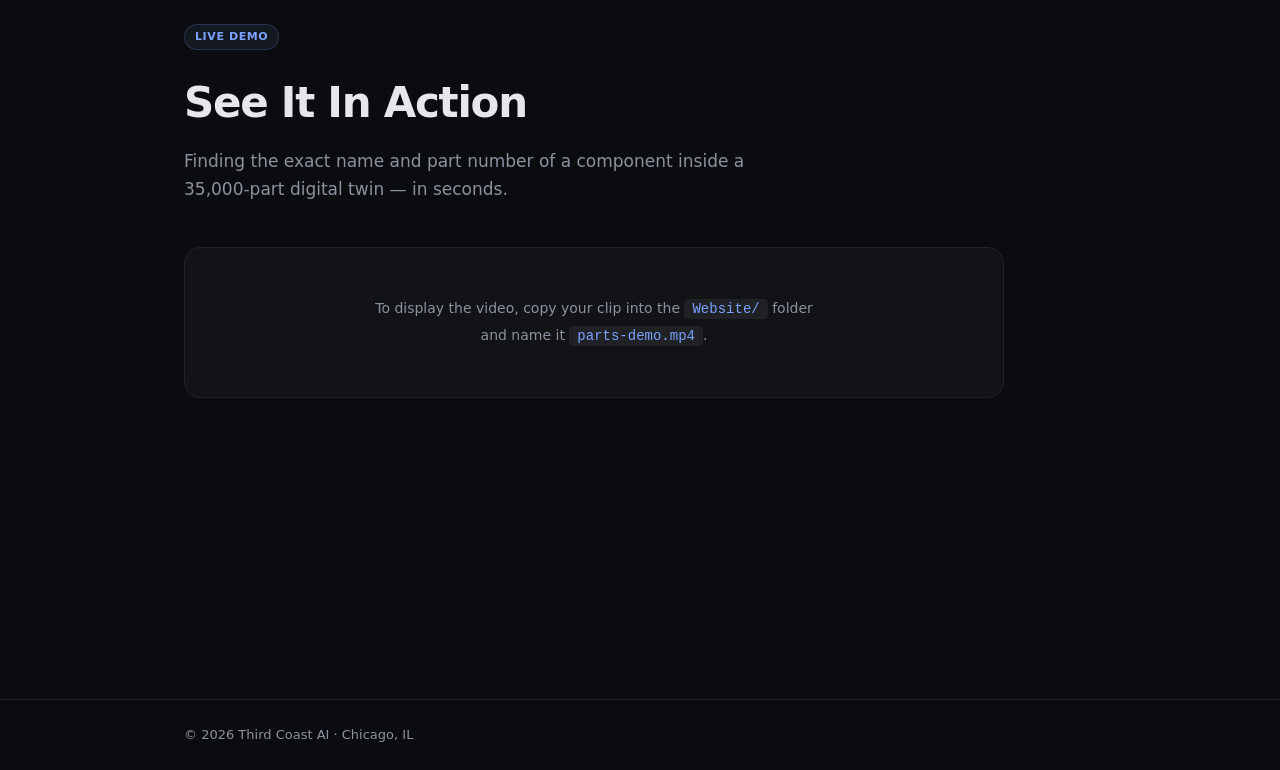
==== commit 9553bb37: "Improve presentation: remove Takeaway slide, add PDF overlay, redesign After diagram - Remove Slide " ====
--- a/presentation.html
+++ b/presentation.html
@@ -185,6 +185,74 @@
     .skill-card h4 { font-size: 14px; font-weight: 600; margin-bottom: 6px; color: var(--accent); }
     .skill-card p  { font-size: 13px; color: var(--muted); line-height: 1.6; }
 
+    /* ── PDF Overlay ────────────────────────────────── */
+    .pdf-overlay {
+      position: fixed;
+      inset: 0;
+      background: rgba(5,7,10,0.96);
+      z-index: 1000;
+      display: flex;
+      flex-direction: column;
+      align-items: center;
+      justify-content: center;
+      opacity: 0;
+      pointer-events: none;
+      transition: opacity 0.3s ease;
+    }
+
+    .pdf-overlay.open {
+      opacity: 1;
+      pointer-events: all;
+    }
+
+    .pdf-overlay iframe {
+      width: min(92vw, 960px);
+      height: min(85vh, 800px);
+      border: none;
+      border-radius: var(--radius);
+      background: #fff;
+    }
+
+    .pdf-overlay-close {
+      position: absolute;
+      top: 20px;
+      right: 24px;
+      background: var(--panel);
+      border: 1px solid var(--border);
+      color: var(--text);
+      font-size: 18px;
+      width: 40px;
+      height: 40px;
+      border-radius: 50%;
+      cursor: pointer;
+      display: flex;
+      align-items: center;
+      justify-content: center;
+      transition: background 0.2s;
+    }
+
+    .pdf-overlay-close:hover { background: rgba(255,255,255,0.1); }
+
+    .catalog-btn {
+      display: inline-flex;
+      align-items: center;
+      gap: 8px;
+      margin-top: 28px;
+      padding: 10px 22px;
+      background: transparent;
+      border: 1px solid var(--border);
+      border-radius: var(--radius);
+      color: var(--muted);
+      font-size: 14px;
+      cursor: pointer;
+      transition: border-color 0.2s, color 0.2s;
+    }
+
+    .catalog-btn:hover {
+      border-color: var(--accent);
+      color: var(--accent);
+    }
+
     /* ── Responsive ────────────────────────────────── */
     @media (max-width: 760px) {
       .pain-grid    { grid-template-columns: 1fr; }
@@ -253,6 +321,7 @@
             <p>Parts catalogs are built by hand from eBOM exports — flat, disconnected from live ERP data, and offering no visual or spatial search capability.</p>
           </div>
         </div>
+        <button class="catalog-btn" id="open-catalog">See the old catalog →</button>
       </div>
     </section>
 
@@ -277,12 +346,12 @@
             </defs>
 
             <!-- Teamcenter -->
-            <rect x="8" y="20" width="138" height="54" rx="8" fill="#0f1e35" stroke="#60a5fa" stroke-width="1.5"/>
+            <rect x="8" y="17" width="138" height="60" rx="8" fill="#0f1e35" stroke="#60a5fa" stroke-width="1.5"/>
             <text x="77" y="43" text-anchor="middle" dominant-baseline="central" fill="#e5e7eb" font-family="ui-sans-serif,system-ui,sans-serif" font-size="12" font-weight="600">Teamcenter</text>
             <text x="77" y="61" text-anchor="middle" dominant-baseline="central" fill="#60a5fa" font-family="ui-sans-serif,system-ui,sans-serif" font-size="11">eBOM</text>
 
             <!-- SAP -->
-            <rect x="8" y="114" width="138" height="54" rx="8" fill="#261400" stroke="#fb923c" stroke-width="1.5"/>
+            <rect x="8" y="111" width="138" height="60" rx="8" fill="#261400" stroke="#fb923c" stroke-width="1.5"/>
             <text x="77" y="137" text-anchor="middle" dominant-baseline="central" fill="#e5e7eb" font-family="ui-sans-serif,system-ui,sans-serif" font-size="12" font-weight="600">SAP</text>
             <text x="77" y="155" text-anchor="middle" dominant-baseline="central" fill="#fb923c" font-family="ui-sans-serif,system-ui,sans-serif" font-size="11">mBOM</text>
 
@@ -291,11 +360,11 @@
             <path d="M146 141 C182 141 182 100 208 100" stroke="#6b7280" stroke-width="1.8" fill="none" marker-end="url(#a)"/>
 
             <!-- Manual Conversion (pain point) -->
-            <rect x="210" y="14" width="156" height="158" rx="8" fill="#241800" stroke="#f59e0b" stroke-width="1.5" stroke-dasharray="6,3"/>
-            <text x="288" y="58" text-anchor="middle" dominant-baseline="central" fill="#e5e7eb" font-family="ui-sans-serif,system-ui,sans-serif" font-size="12" font-weight="600">Manual sBOM</text>
-            <text x="288" y="76" text-anchor="middle" dominant-baseline="central" fill="#e5e7eb" font-family="ui-sans-serif,system-ui,sans-serif" font-size="12" font-weight="600">Conversion</text>
-            <text x="288" y="108" text-anchor="middle" dominant-baseline="central" fill="#f59e0b" font-family="ui-sans-serif,system-ui,sans-serif" font-size="28">⚠</text>
-            <text x="288" y="142" text-anchor="middle" dominant-baseline="central" fill="#f59e0b" font-family="ui-sans-serif,system-ui,sans-serif" font-size="10">Time-consuming · Error risk</text>
+            <rect x="210" y="11" width="156" height="164" rx="8" fill="#241800" stroke="#f59e0b" stroke-width="2" stroke-dasharray="8,4"/>
+            <text x="288" y="56" text-anchor="middle" dominant-baseline="central" fill="#e5e7eb" font-family="ui-sans-serif,system-ui,sans-serif" font-size="12" font-weight="600">Manual sBOM</text>
+            <text x="288" y="74" text-anchor="middle" dominant-baseline="central" fill="#e5e7eb" font-family="ui-sans-serif,system-ui,sans-serif" font-size="12" font-weight="600">Conversion</text>
+            <text x="288" y="107" text-anchor="middle" dominant-baseline="central" fill="#f59e0b" font-family="ui-sans-serif,system-ui,sans-serif" font-size="34">⚠</text>
+            <text x="288" y="146" text-anchor="middle" dominant-baseline="central" fill="#f59e0b" font-family="ui-sans-serif,system-ui,sans-serif" font-size="10">Time-consuming · Error risk</text>
 
             <!-- Arrow: Manual → Catalog -->
             <path d="M366 94 L418 94" stroke="#6b7280" stroke-width="1.8" fill="none" marker-end="url(#a)"/>
@@ -318,11 +387,11 @@
             <text x="852" y="95" text-anchor="middle" dominant-baseline="central" fill="#f87171" font-family="ui-sans-serif,system-ui,sans-serif" font-size="26" font-weight="700">✗</text>
 
             <!-- Annotation lines + labels -->
-            <line x1="288" y1="174" x2="288" y2="192" stroke="#f59e0b" stroke-width="1" stroke-dasharray="3,2"/>
-            <text x="288" y="210" text-anchor="middle" dominant-baseline="central" fill="#6b7280" font-family="ui-sans-serif,system-ui,sans-serif" font-size="10.5">Similar-looking parts · Aging documentation</text>
-
-            <line x1="697" y1="121" x2="697" y2="192" stroke="#f87171" stroke-width="1" stroke-dasharray="3,2"/>
-            <text x="697" y="210" text-anchor="middle" dominant-baseline="central" fill="#6b7280" font-family="ui-sans-serif,system-ui,sans-serif" font-size="10.5">30,000+ parts · No visual context</text>
+            <line x1="288" y1="175" x2="288" y2="194" stroke="#f59e0b" stroke-width="1" stroke-dasharray="3,2"/>
+            <text x="288" y="212" text-anchor="middle" dominant-baseline="central" fill="#6b7280" font-family="ui-sans-serif,system-ui,sans-serif" font-size="10.5">Similar-looking parts · Aging documentation</text>
+
+            <line x1="697" y1="121" x2="697" y2="194" stroke="#f87171" stroke-width="1" stroke-dasharray="3,2"/>
+            <text x="697" y="212" text-anchor="middle" dominant-baseline="central" fill="#6b7280" font-family="ui-sans-serif,system-ui,sans-serif" font-size="10.5">30,000+ parts · No visual context</text>
           </svg>
         </div>
       </div>
@@ -338,94 +407,81 @@
         <p class="slide-sub">The same source data — enriched with CAD, assembly structure, and ERP — becomes a searchable, interactive 3D spare parts catalog.</p>
 
         <div class="flow-wrap">
-          <svg viewBox="0 0 940 290" xmlns="http://www.w3.org/2000/svg" aria-label="New state process flow">
+          <svg viewBox="0 0 920 265" xmlns="http://www.w3.org/2000/svg" aria-label="New state process flow — four source rows converging into Frontline">
             <defs>
-              <marker id="b" viewBox="0 0 10 10" refX="8" refY="5" markerWidth="6" markerHeight="6" orient="auto">
-                <path d="M0 1L9 5L0 9z" fill="#6b7280"/>
-              </marker>
-              <marker id="b-green" viewBox="0 0 10 10" refX="8" refY="5" markerWidth="6" markerHeight="6" orient="auto">
-                <path d="M0 1L9 5L0 9z" fill="#4ade80"/>
-              </marker>
-              <marker id="b-blue" viewBox="0 0 10 10" refX="8" refY="5" markerWidth="6" markerHeight="6" orient="auto">
-                <path d="M0 1L9 5L0 9z" fill="#7aa2ff"/>
-              </marker>
-              <marker id="b-sub" viewBox="0 0 10 10" refX="8" refY="5" markerWidth="6" markerHeight="6" orient="auto">
-                <path d="M0 1L9 5L0 9z" fill="#4b5563"/>
-              </marker>
+              <marker id="b-gray"   viewBox="0 0 10 10" refX="8" refY="5" markerWidth="6" markerHeight="6" orient="auto"><path d="M0 1L9 5L0 9z" fill="#6b7280"/></marker>
+              <marker id="b-green"  viewBox="0 0 10 10" refX="8" refY="5" markerWidth="6" markerHeight="6" orient="auto"><path d="M0 1L9 5L0 9z" fill="#4ade80"/></marker>
+              <marker id="b-blue"   viewBox="0 0 10 10" refX="8" refY="5" markerWidth="6" markerHeight="6" orient="auto"><path d="M0 1L9 5L0 9z" fill="#7aa2ff"/></marker>
+              <marker id="b-slate"  viewBox="0 0 10 10" refX="8" refY="5" markerWidth="6" markerHeight="6" orient="auto"><path d="M0 1L9 5L0 9z" fill="#94a3b8"/></marker>
+              <marker id="b-purple" viewBox="0 0 10 10" refX="8" refY="5" markerWidth="6" markerHeight="6" orient="auto"><path d="M0 1L9 5L0 9z" fill="#a78bfa"/></marker>
+              <marker id="b-orange" viewBox="0 0 10 10" refX="8" refY="5" markerWidth="6" markerHeight="6" orient="auto"><path d="M0 1L9 5L0 9z" fill="#fb923c"/></marker>
             </defs>
 
-            <!-- Teamcenter -->
-            <rect x="8" y="20" width="132" height="50" rx="8" fill="#0f1e35" stroke="#60a5fa" stroke-width="1.5"/>
-            <text x="74" y="41" text-anchor="middle" dominant-baseline="central" fill="#e5e7eb" font-family="ui-sans-serif,system-ui,sans-serif" font-size="12" font-weight="600">Teamcenter</text>
-            <text x="74" y="58" text-anchor="middle" dominant-baseline="central" fill="#60a5fa" font-family="ui-sans-serif,system-ui,sans-serif" font-size="11">eBOM</text>
-
-            <!-- SAP -->
-            <rect x="8" y="106" width="132" height="50" rx="8" fill="#261400" stroke="#fb923c" stroke-width="1.5"/>
-            <text x="74" y="127" text-anchor="middle" dominant-baseline="central" fill="#e5e7eb" font-family="ui-sans-serif,system-ui,sans-serif" font-size="12" font-weight="600">SAP</text>
-            <text x="74" y="144" text-anchor="middle" dominant-baseline="central" fill="#fb923c" font-family="ui-sans-serif,system-ui,sans-serif" font-size="11">mBOM</text>
-
-            <!-- Arrows: sources → sBOM -->
-            <path d="M140 45 C174 45 174 84 198 84" stroke="#6b7280" stroke-width="1.8" fill="none" marker-end="url(#b)"/>
-            <path d="M140 131 C174 131 174 94 198 94" stroke="#6b7280" stroke-width="1.8" fill="none" marker-end="url(#b)"/>
-
-            <!-- sBOM Master List -->
-            <rect x="200" y="12" width="138" height="152" rx="8" fill="#061a0e" stroke="#4ade80" stroke-width="1.5"/>
-            <text x="269" y="56" text-anchor="middle" dominant-baseline="central" fill="#e5e7eb" font-family="ui-sans-serif,system-ui,sans-serif" font-size="12" font-weight="600">sBOM</text>
-            <text x="269" y="74" text-anchor="middle" dominant-baseline="central" fill="#e5e7eb" font-family="ui-sans-serif,system-ui,sans-serif" font-size="12" font-weight="600">Master List</text>
-            <text x="269" y="106" text-anchor="middle" dominant-baseline="central" fill="#4ade80" font-family="ui-sans-serif,system-ui,sans-serif" font-size="26">✓</text>
-            <text x="269" y="140" text-anchor="middle" dominant-baseline="central" fill="#4ade80" font-family="ui-sans-serif,system-ui,sans-serif" font-size="10">Structured · Clean</text>
-
-            <!-- Arrow: sBOM → Excel -->
-            <path d="M338 88 L386 88" stroke="#4ade80" stroke-width="1.8" fill="none" marker-end="url(#b-green)"/>
-
-            <!-- Excel Export -->
-            <rect x="388" y="63" width="112" height="50" rx="8" fill="#061a0e" stroke="#4ade80" stroke-width="1.5"/>
-            <text x="444" y="84" text-anchor="middle" dominant-baseline="central" fill="#e5e7eb" font-family="ui-sans-serif,system-ui,sans-serif" font-size="12" font-weight="600">Excel</text>
-            <text x="444" y="101" text-anchor="middle" dominant-baseline="central" fill="#4ade80" font-family="ui-sans-serif,system-ui,sans-serif" font-size="11">Export</text>
-
-            <!-- Arrow: Excel → Frontline -->
-            <path d="M500 88 L548 88" stroke="#7aa2ff" stroke-width="1.8" fill="none" marker-end="url(#b-blue)"/>
-
-            <!-- Frontline Platform -->
-            <rect x="550" y="60" width="148" height="56" rx="8" fill="#08112a" stroke="#7aa2ff" stroke-width="2"/>
-            <text x="624" y="82" text-anchor="middle" dominant-baseline="central" fill="#e5e7eb" font-family="ui-sans-serif,system-ui,sans-serif" font-size="12" font-weight="600">Frontline</text>
-            <text x="624" y="100" text-anchor="middle" dominant-baseline="central" fill="#7aa2ff" font-family="ui-sans-serif,system-ui,sans-serif" font-size="11">Platform</text>
-
-            <!-- Arrow: Frontline → 3D Twin -->
-            <path d="M698 88 L744 88" stroke="#7aa2ff" stroke-width="1.8" fill="none" marker-end="url(#b-blue)"/>
-
-            <!-- 3D Digital Twin SPC (hero node) -->
-            <rect x="746" y="54" width="170" height="68" rx="8" fill="#08112a" stroke="#7aa2ff" stroke-width="2.5"/>
-            <text x="831" y="79" text-anchor="middle" dominant-baseline="central" fill="#e5e7eb" font-family="ui-sans-serif,system-ui,sans-serif" font-size="12" font-weight="700">3D Digital Twin</text>
-            <text x="831" y="97" text-anchor="middle" dominant-baseline="central" fill="#7aa2ff" font-family="ui-sans-serif,system-ui,sans-serif" font-size="11" font-weight="600">Spare Parts Catalog</text>
-
-            <!-- Arrow + result -->
-            <path d="M916 88 L930 88" stroke="#4ade80" stroke-width="1.8" fill="none" marker-end="url(#b-green)"/>
-            <text x="938" y="89" text-anchor="middle" dominant-baseline="central" fill="#4ade80" font-family="ui-sans-serif,system-ui,sans-serif" font-size="22" font-weight="700">✓</text>
-
-            <!-- Requirement input boxes (below Frontline) -->
-            <!-- CAD Data -->
-            <rect x="482" y="178" width="105" height="44" rx="6" fill="#111317" stroke="#1e222b" stroke-width="1"/>
-            <text x="534" y="196" text-anchor="middle" dominant-baseline="central" fill="#e5e7eb" font-family="ui-sans-serif,system-ui,sans-serif" font-size="11" font-weight="600">CAD Data</text>
-            <text x="534" y="212" text-anchor="middle" dominant-baseline="central" fill="#8b929e" font-family="ui-sans-serif,system-ui,sans-serif" font-size="9.5">3D model files</text>
-
-            <!-- Assembly Structure -->
-            <rect x="600" y="178" width="130" height="44" rx="6" fill="#111317" stroke="#1e222b" stroke-width="1"/>
-            <text x="665" y="196" text-anchor="middle" dominant-baseline="central" fill="#e5e7eb" font-family="ui-sans-serif,system-ui,sans-serif" font-size="11" font-weight="600">Assembly Structure</text>
-            <text x="665" y="212" text-anchor="middle" dominant-baseline="central" fill="#8b929e" font-family="ui-sans-serif,system-ui,sans-serif" font-size="9.5">Where-used data</text>
-
-            <!-- ERP Availability -->
-            <rect x="744" y="178" width="118" height="44" rx="6" fill="#111317" stroke="#1e222b" stroke-width="1"/>
-            <text x="803" y="196" text-anchor="middle" dominant-baseline="central" fill="#e5e7eb" font-family="ui-sans-serif,system-ui,sans-serif" font-size="11" font-weight="600">ERP Availability</text>
-            <text x="803" y="212" text-anchor="middle" dominant-baseline="central" fill="#8b929e" font-family="ui-sans-serif,system-ui,sans-serif" font-size="9.5">Stock &amp; pricing</text>
-
-            <!-- Arrows: req boxes → Frontline bottom (y=116) -->
-            <path d="M534 178 C534 155 610 148 610 120" stroke="#4b5563" stroke-width="1.4" fill="none" marker-end="url(#b-sub)"/>
-            <path d="M665 178 C665 155 640 148 640 120" stroke="#4b5563" stroke-width="1.4" fill="none" marker-end="url(#b-sub)"/>
-            <path d="M803 178 C803 155 658 148 658 120" stroke="#4b5563" stroke-width="1.4" fill="none" marker-end="url(#b-sub)"/>
+            <!-- ═══ ROW 1: Teamcenter → sBOM / Excel Export (green) ═══ -->
+            <rect x="6"   y="20"  width="112" height="44" rx="7" fill="#0f1e35" stroke="#60a5fa" stroke-width="1.5"/>
+            <text x="62"  y="38"  text-anchor="middle" dominant-baseline="central" fill="#e5e7eb" font-family="ui-sans-serif,system-ui,sans-serif" font-size="11" font-weight="600">Teamcenter</text>
+            <text x="62"  y="54"  text-anchor="middle" dominant-baseline="central" fill="#60a5fa" font-family="ui-sans-serif,system-ui,sans-serif" font-size="10">eBOM</text>
+            <path d="M118 42 L128 42" stroke="#6b7280" stroke-width="1.5" fill="none" marker-end="url(#b-gray)"/>
+            <rect x="130" y="20"  width="150" height="44" rx="7" fill="#061a0e" stroke="#4ade80" stroke-width="1.5"/>
+            <text x="205" y="38"  text-anchor="middle" dominant-baseline="central" fill="#e5e7eb" font-family="ui-sans-serif,system-ui,sans-serif" font-size="11" font-weight="600">sBOM / Excel Export</text>
+            <text x="205" y="54"  text-anchor="middle" dominant-baseline="central" fill="#4ade80" font-family="ui-sans-serif,system-ui,sans-serif" font-size="10">Structured parts list</text>
+
+            <!-- ═══ ROW 2: CAD Tool → CAD Data (slate) ═══ -->
+            <rect x="6"   y="76"  width="112" height="44" rx="7" fill="#0a1420" stroke="#94a3b8" stroke-width="1.5"/>
+            <text x="62"  y="94"  text-anchor="middle" dominant-baseline="central" fill="#e5e7eb" font-family="ui-sans-serif,system-ui,sans-serif" font-size="11" font-weight="600">CAD Tool</text>
+            <text x="62"  y="110" text-anchor="middle" dominant-baseline="central" fill="#94a3b8" font-family="ui-sans-serif,system-ui,sans-serif" font-size="10">CATIA / NX</text>
+            <path d="M118 98 L128 98" stroke="#6b7280" stroke-width="1.5" fill="none" marker-end="url(#b-gray)"/>
+            <rect x="130" y="76"  width="150" height="44" rx="7" fill="#0a1420" stroke="#94a3b8" stroke-width="1.5"/>
+            <text x="205" y="94"  text-anchor="middle" dominant-baseline="central" fill="#e5e7eb" font-family="ui-sans-serif,system-ui,sans-serif" font-size="11" font-weight="600">CAD Data</text>
+            <text x="205" y="110" text-anchor="middle" dominant-baseline="central" fill="#94a3b8" font-family="ui-sans-serif,system-ui,sans-serif" font-size="10">3D model files</text>
+
+            <!-- ═══ ROW 3: Teamcenter → Assembly Structure (purple) ═══ -->
+            <rect x="6"   y="132" width="112" height="44" rx="7" fill="#1a0f35" stroke="#a78bfa" stroke-width="1.5"/>
+            <text x="62"  y="150" text-anchor="middle" dominant-baseline="central" fill="#e5e7eb" font-family="ui-sans-serif,system-ui,sans-serif" font-size="11" font-weight="600">Teamcenter</text>
+            <text x="62"  y="166" text-anchor="middle" dominant-baseline="central" fill="#a78bfa" font-family="ui-sans-serif,system-ui,sans-serif" font-size="10">Assembly</text>
+            <path d="M118 154 L128 154" stroke="#6b7280" stroke-width="1.5" fill="none" marker-end="url(#b-gray)"/>
+            <rect x="130" y="132" width="150" height="44" rx="7" fill="#1a0f35" stroke="#a78bfa" stroke-width="1.5"/>
+            <text x="205" y="150" text-anchor="middle" dominant-baseline="central" fill="#e5e7eb" font-family="ui-sans-serif,system-ui,sans-serif" font-size="11" font-weight="600">Assembly Structure</text>
+            <text x="205" y="166" text-anchor="middle" dominant-baseline="central" fill="#a78bfa" font-family="ui-sans-serif,system-ui,sans-serif" font-size="10">Where-used data</text>
+
+            <!-- ═══ ROW 4: SAP → ERP Availability (orange) ═══ -->
+            <rect x="6"   y="188" width="112" height="44" rx="7" fill="#261400" stroke="#fb923c" stroke-width="1.5"/>
+            <text x="62"  y="206" text-anchor="middle" dominant-baseline="central" fill="#e5e7eb" font-family="ui-sans-serif,system-ui,sans-serif" font-size="11" font-weight="600">SAP</text>
+            <text x="62"  y="222" text-anchor="middle" dominant-baseline="central" fill="#fb923c" font-family="ui-sans-serif,system-ui,sans-serif" font-size="10">ERP</text>
+            <path d="M118 210 L128 210" stroke="#6b7280" stroke-width="1.5" fill="none" marker-end="url(#b-gray)"/>
+            <rect x="130" y="188" width="150" height="44" rx="7" fill="#261400" stroke="#fb923c" stroke-width="1.5"/>
+            <text x="205" y="206" text-anchor="middle" dominant-baseline="central" fill="#e5e7eb" font-family="ui-sans-serif,system-ui,sans-serif" font-size="11" font-weight="600">ERP Availability</text>
+            <text x="205" y="222" text-anchor="middle" dominant-baseline="central" fill="#fb923c" font-family="ui-sans-serif,system-ui,sans-serif" font-size="10">Stock &amp; pricing</text>
+
+            <!-- ═══ Converging paths → Frontline ═══ -->
+            <!-- Row 1 (y=42) curves up to Frontline input -->
+            <path d="M280 42  C358 42  358 112 406 112" stroke="#4ade80" stroke-width="1.8" fill="none" marker-end="url(#b-green)"/>
+            <!-- Row 2 (y=98) gentle curve -->
+            <path d="M280 98  C358 98  358 120 406 120" stroke="#94a3b8" stroke-width="1.8" fill="none" marker-end="url(#b-slate)"/>
+            <!-- Row 3 (y=154) gentle curve -->
+            <path d="M280 154 C358 154 358 132 406 132" stroke="#a78bfa" stroke-width="1.8" fill="none" marker-end="url(#b-purple)"/>
+            <!-- Row 4 (y=210) curves up to Frontline input -->
+            <path d="M280 210 C358 210 358 140 406 140" stroke="#fb923c" stroke-width="1.8" fill="none" marker-end="url(#b-orange)"/>
+
+            <!-- ═══ Frontline Platform ═══ -->
+            <rect x="408" y="94" width="148" height="64" rx="8" fill="#08112a" stroke="#7aa2ff" stroke-width="2"/>
+            <text x="482" y="120" text-anchor="middle" dominant-baseline="central" fill="#e5e7eb" font-family="ui-sans-serif,system-ui,sans-serif" font-size="13" font-weight="600">Frontline</text>
+            <text x="482" y="140" text-anchor="middle" dominant-baseline="central" fill="#7aa2ff" font-family="ui-sans-serif,system-ui,sans-serif" font-size="11">Platform</text>
+
+            <!-- ═══ Arrow Frontline → 3D Twin ═══ -->
+            <path d="M556 126 L578 126" stroke="#7aa2ff" stroke-width="1.8" fill="none" marker-end="url(#b-blue)"/>
+
+            <!-- ═══ 3D Digital Twin SPC (hero node) ═══ -->
+            <rect x="580" y="88" width="176" height="76" rx="8" fill="#08112a" stroke="#7aa2ff" stroke-width="2.5"/>
+            <text x="668" y="118" text-anchor="middle" dominant-baseline="central" fill="#e5e7eb" font-family="ui-sans-serif,system-ui,sans-serif" font-size="13" font-weight="700">3D Digital Twin</text>
+            <text x="668" y="138" text-anchor="middle" dominant-baseline="central" fill="#7aa2ff" font-family="ui-sans-serif,system-ui,sans-serif" font-size="11" font-weight="600">Spare Parts Catalog</text>
+
+            <!-- ═══ Result ✓ ═══ -->
+            <path d="M756 126 L774 126" stroke="#4ade80" stroke-width="1.8" fill="none" marker-end="url(#b-green)"/>
+            <text x="790" y="127" text-anchor="middle" dominant-baseline="central" fill="#4ade80" font-family="ui-sans-serif,system-ui,sans-serif" font-size="28" font-weight="700">✓</text>
 
             <!-- Footer note -->
-            <text x="665" y="258" text-anchor="middle" dominant-baseline="central" fill="#4b5563" font-family="ui-sans-serif,system-ui,sans-serif" font-size="10.5" font-style="italic">Four inputs required to build the interactive spare parts catalog</text>
+            <text x="460" y="252" text-anchor="middle" dominant-baseline="central" fill="#4b5563" font-family="ui-sans-serif,system-ui,sans-serif" font-size="10.5" font-style="italic">Four source inputs converge into a single interactive spare parts catalog</text>
           </svg>
         </div>
       </div>
@@ -481,47 +537,14 @@
       </div>
     </section>
 
-    <!-- ── SLIDE 7: THE TAKEAWAY ─────────────────────────────── -->
-    <section class="slide">
-      <div class="container">
-        <span class="tag" style="display:inline-block;margin-bottom:18px;">The Takeaway</span>
-        <h2>What this story actually demonstrates</h2>
-        <p class="slide-sub">This wasn't a build project — it was a discovery, translation, and validation project.</p>
-
-        <div class="skill-grid">
-          <div class="skill-card">
-            <span class="skill-icon">🎯</span>
-            <div>
-              <h4>Problem Framer</h4>
-              <p>Diagnosed that the real friction wasn't the tool — it was the data pipeline. Identified four concrete requirements before proposing any solution.</p>
-            </div>
-          </div>
-          <div class="skill-card">
-            <span class="skill-icon">🔁</span>
-            <div>
-              <h4>Technical Translator</h4>
-              <p>Bridged PLM (Teamcenter), ERP (SAP), and 3D visualization (Frontline) into a unified workflow that engineering and operations could both understand.</p>
-            </div>
-          </div>
-          <div class="skill-card">
-            <span class="skill-icon">📊</span>
-            <div>
-              <h4>ROI Connector</h4>
-              <p>Didn't just build a demo — ran 100 controlled trials and quantified the impact. 70% and 30% faster are numbers that justify a business case.</p>
-            </div>
-          </div>
-          <div class="skill-card">
-            <span class="skill-icon">🔍</span>
-            <div>
-              <h4>Inspection Strategist</h4>
-              <p>Designed a repeatable framework that scales to any machine complexity — old CAD or new, 5,000 parts or 50,000.</p>
-            </div>
-          </div>
-        </div>
-      </div>
-    </section>
 
   </main>
+
+  <!-- ── PDF OVERLAY ────────────────────────────────────────── -->
+  <div class="pdf-overlay" id="pdf-overlay" role="dialog" aria-modal="true" aria-label="Old parts catalog">
+    <button class="pdf-overlay-close" id="close-catalog" aria-label="Close">✕</button>
+    <iframe src="old-parts-catalog.pdf" title="Old parts catalog"></iframe>
+  </div>
 
   <footer class="site-footer">
     <div class="container">
@@ -531,6 +554,15 @@
 
   <script>
     document.getElementById('y').textContent = new Date().getFullYear();
+
+    // PDF Overlay
+    const overlay = document.getElementById('pdf-overlay');
+    function openOverlay()  { overlay.classList.add('open'); }
+    function closeOverlay() { overlay.classList.remove('open'); }
+    document.getElementById('open-catalog').addEventListener('click', openOverlay);
+    document.getElementById('close-catalog').addEventListener('click', closeOverlay);
+    overlay.addEventListener('click', e => { if (e.target === overlay) closeOverlay(); });
+    document.addEventListener('keydown', e => { if (e.key === 'Escape') closeOverlay(); });
 
     // Show fallback if video fails to load
     const vid = document.getElementById('demo-video');
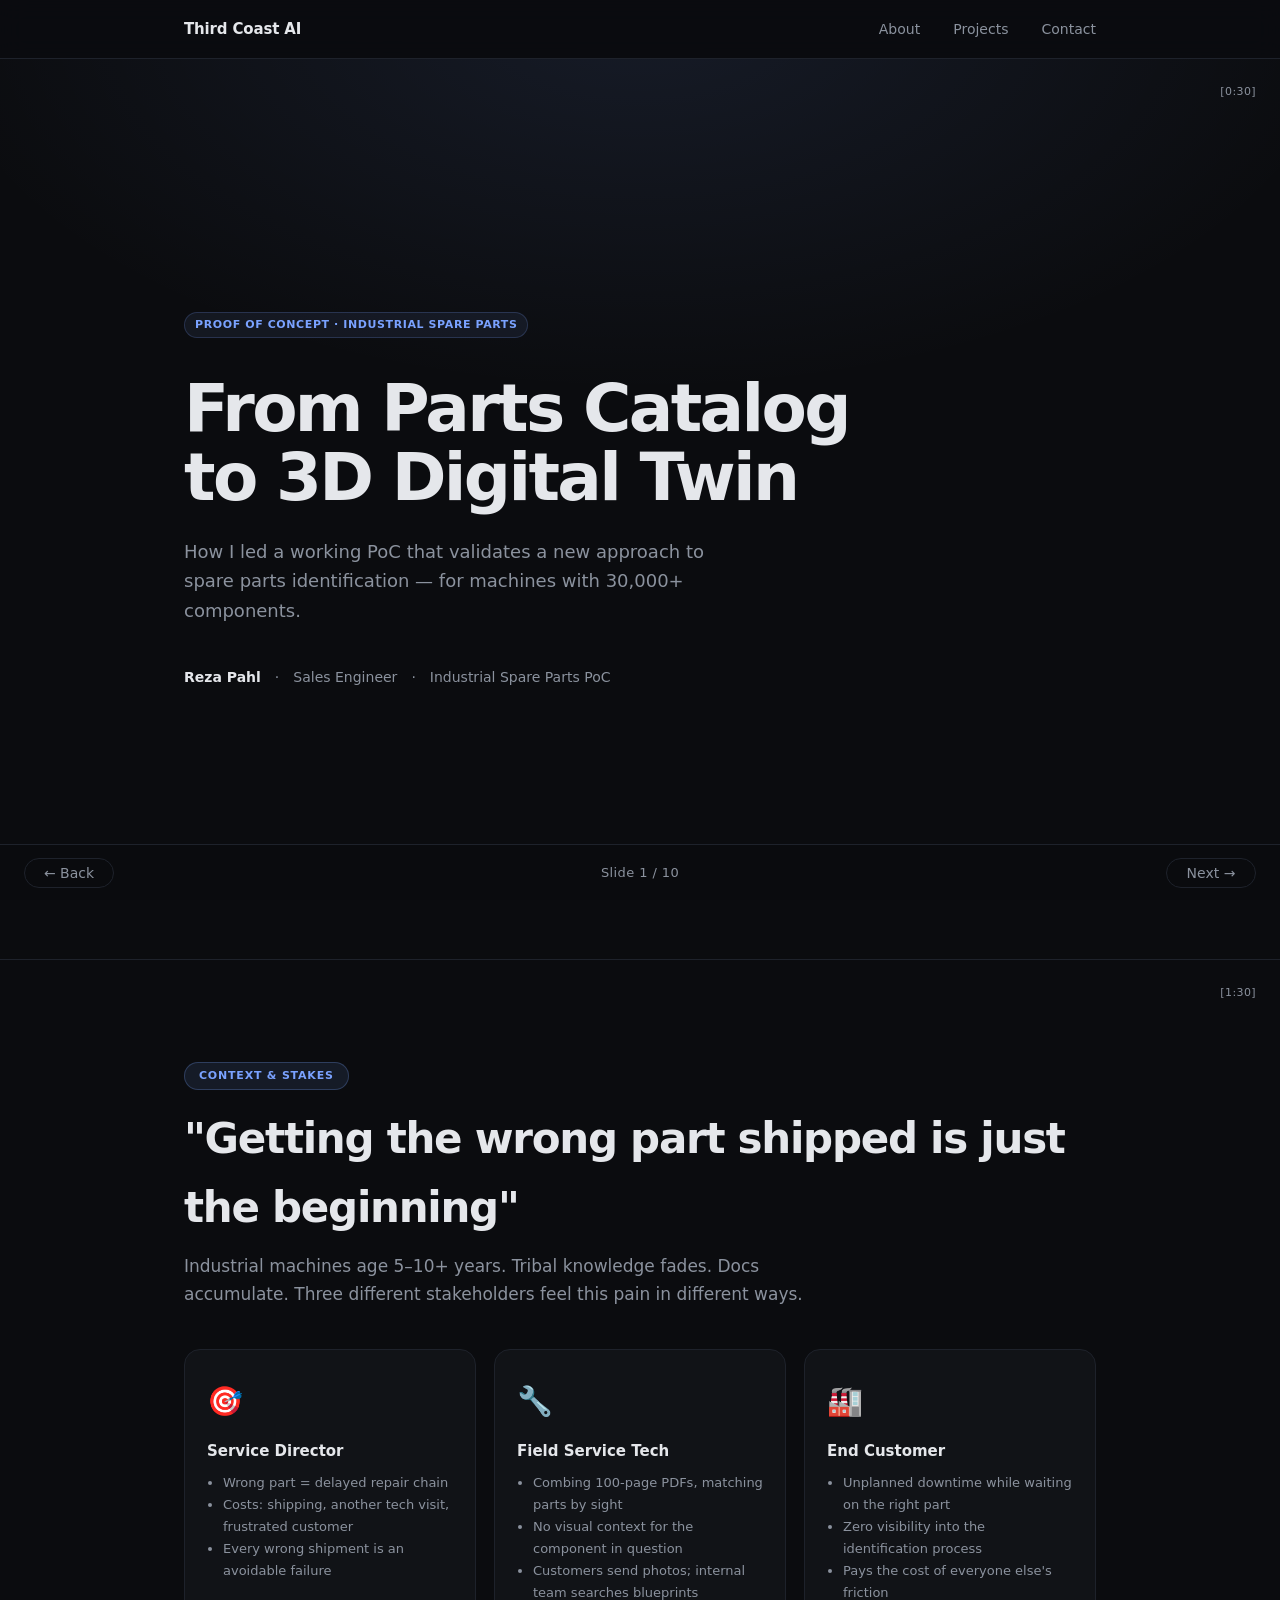
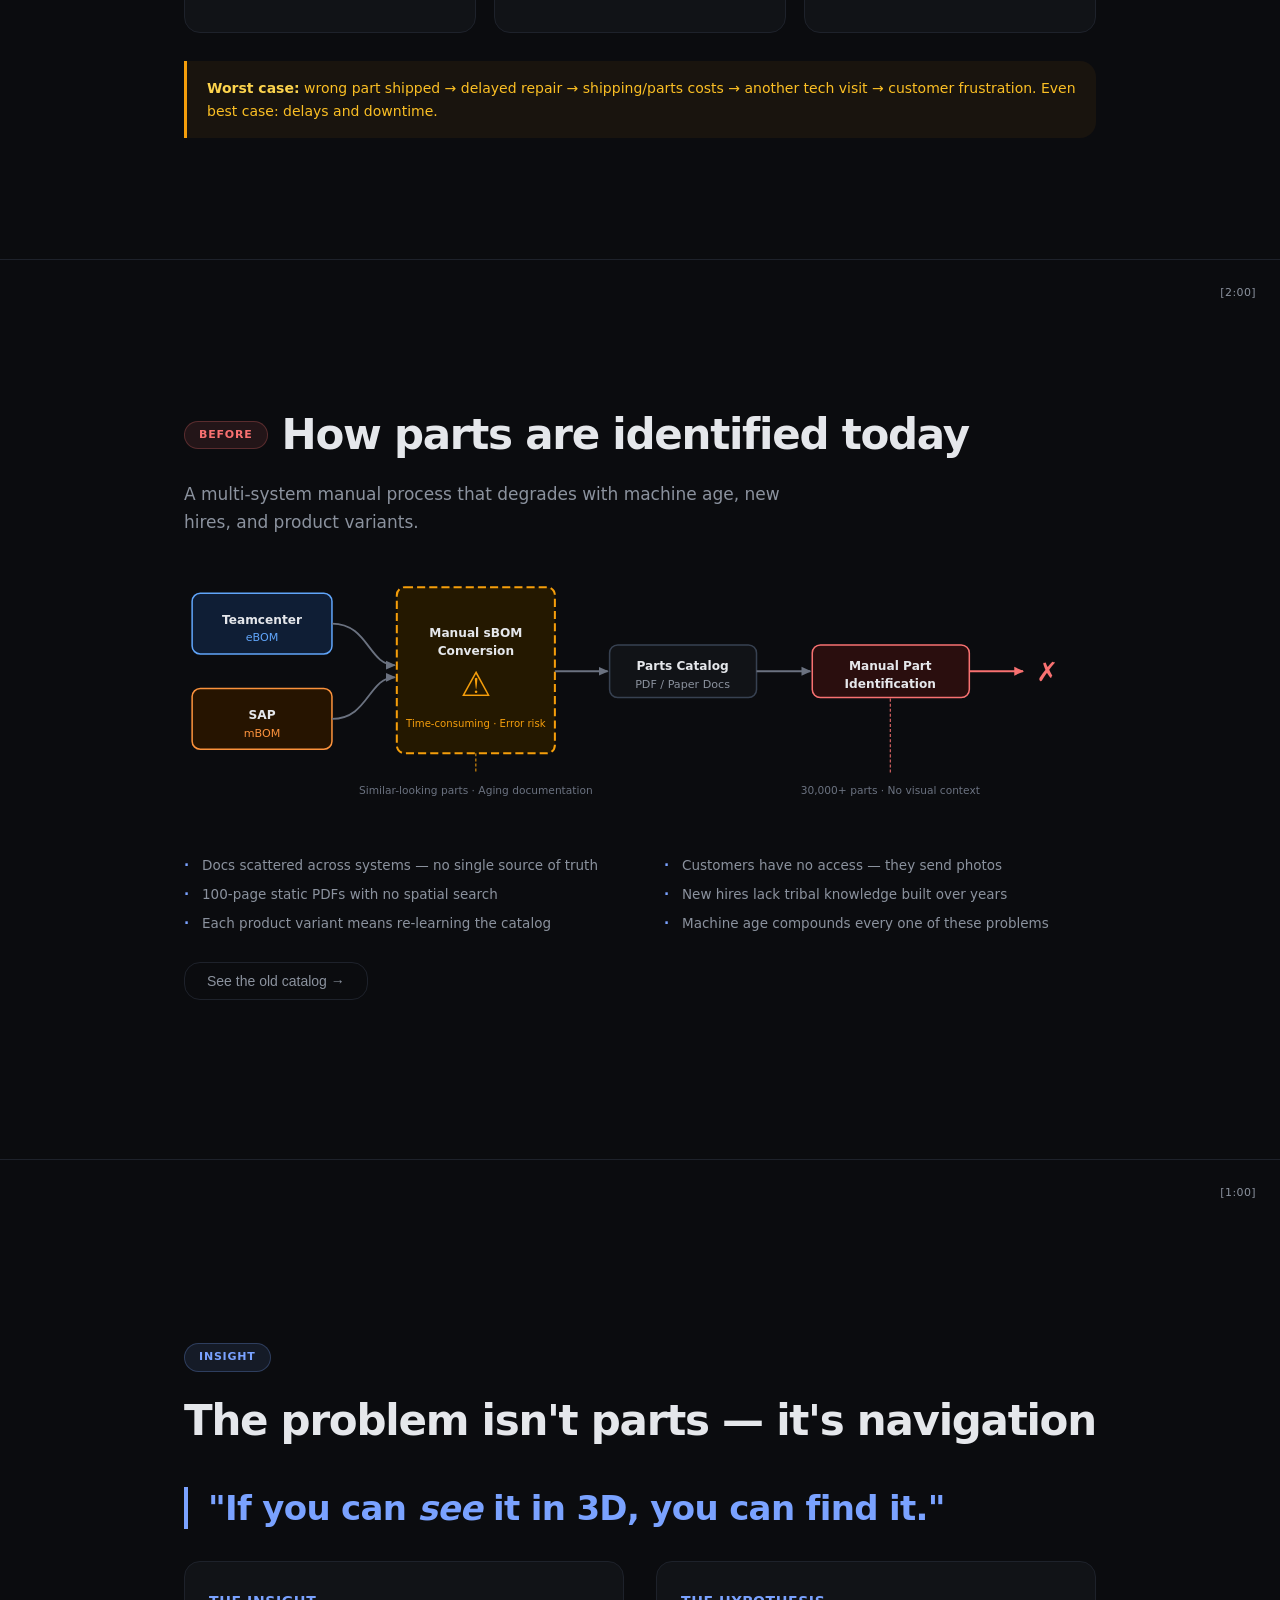
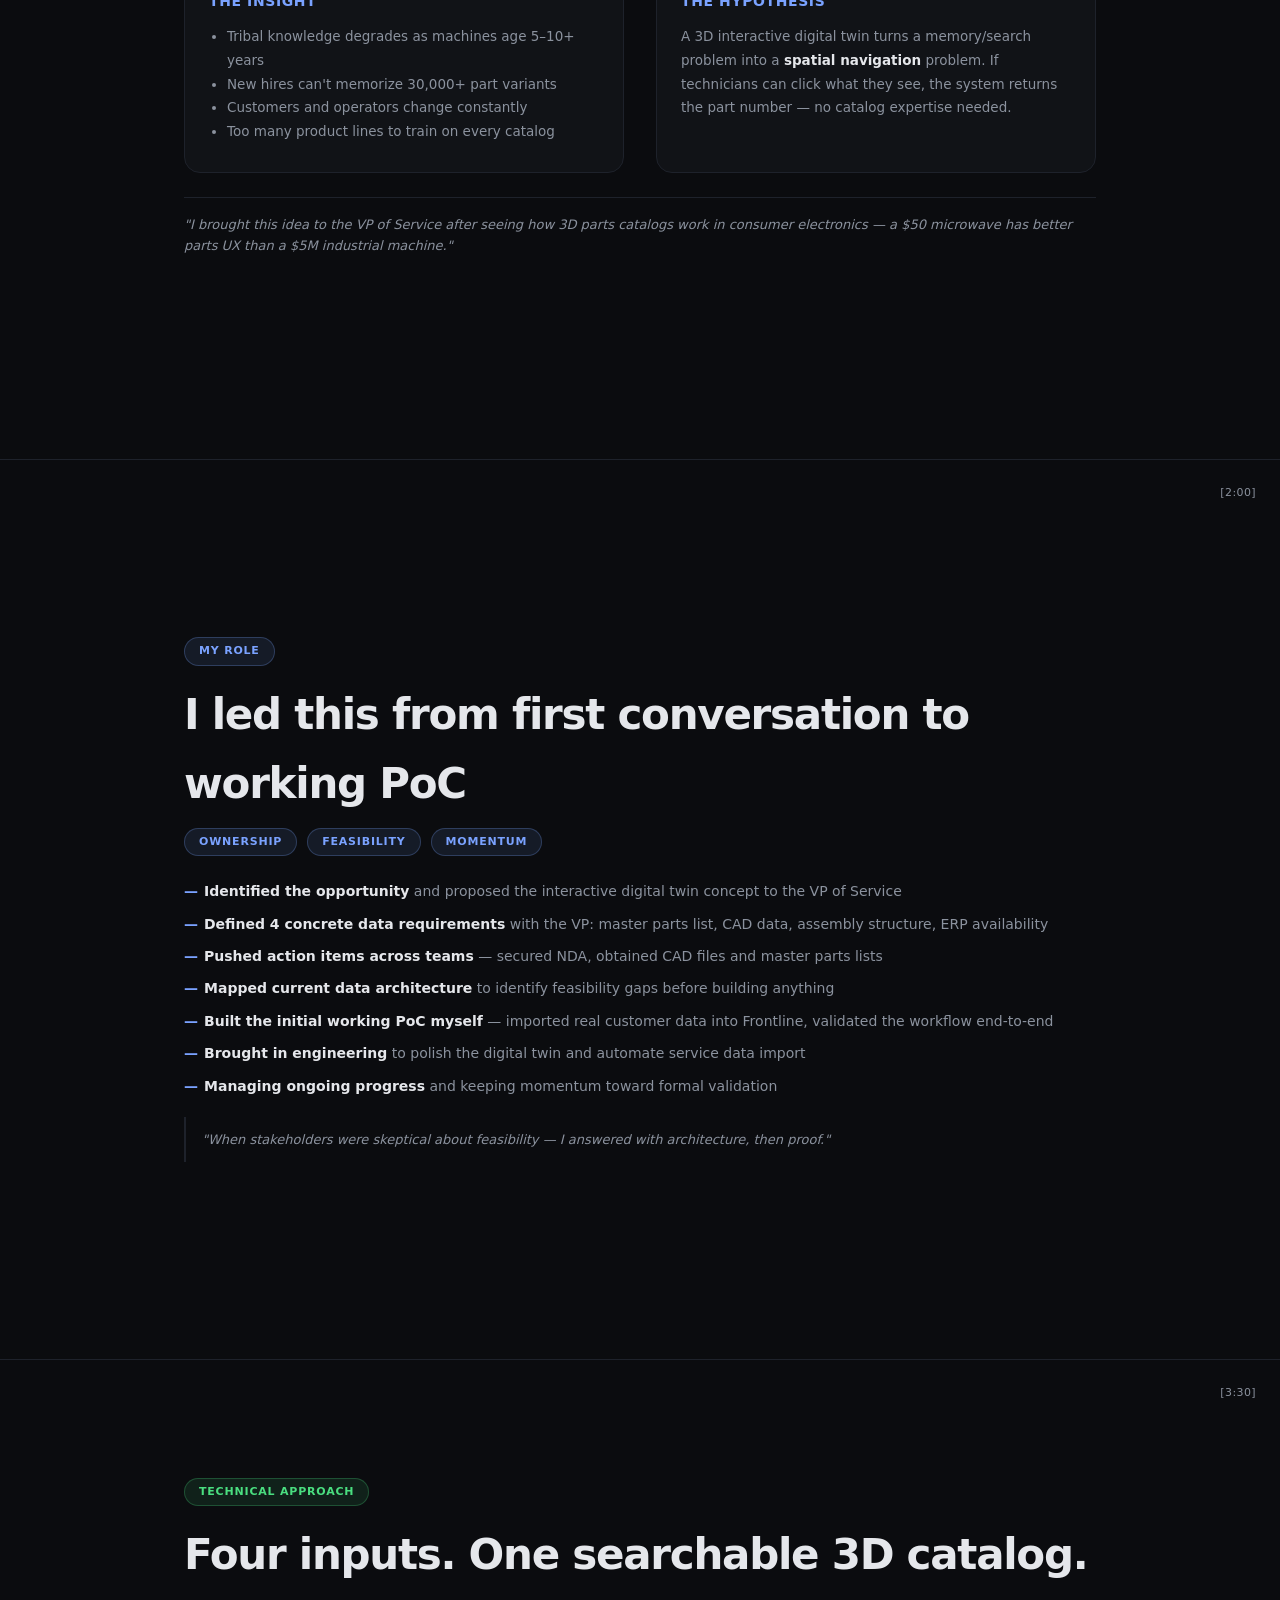
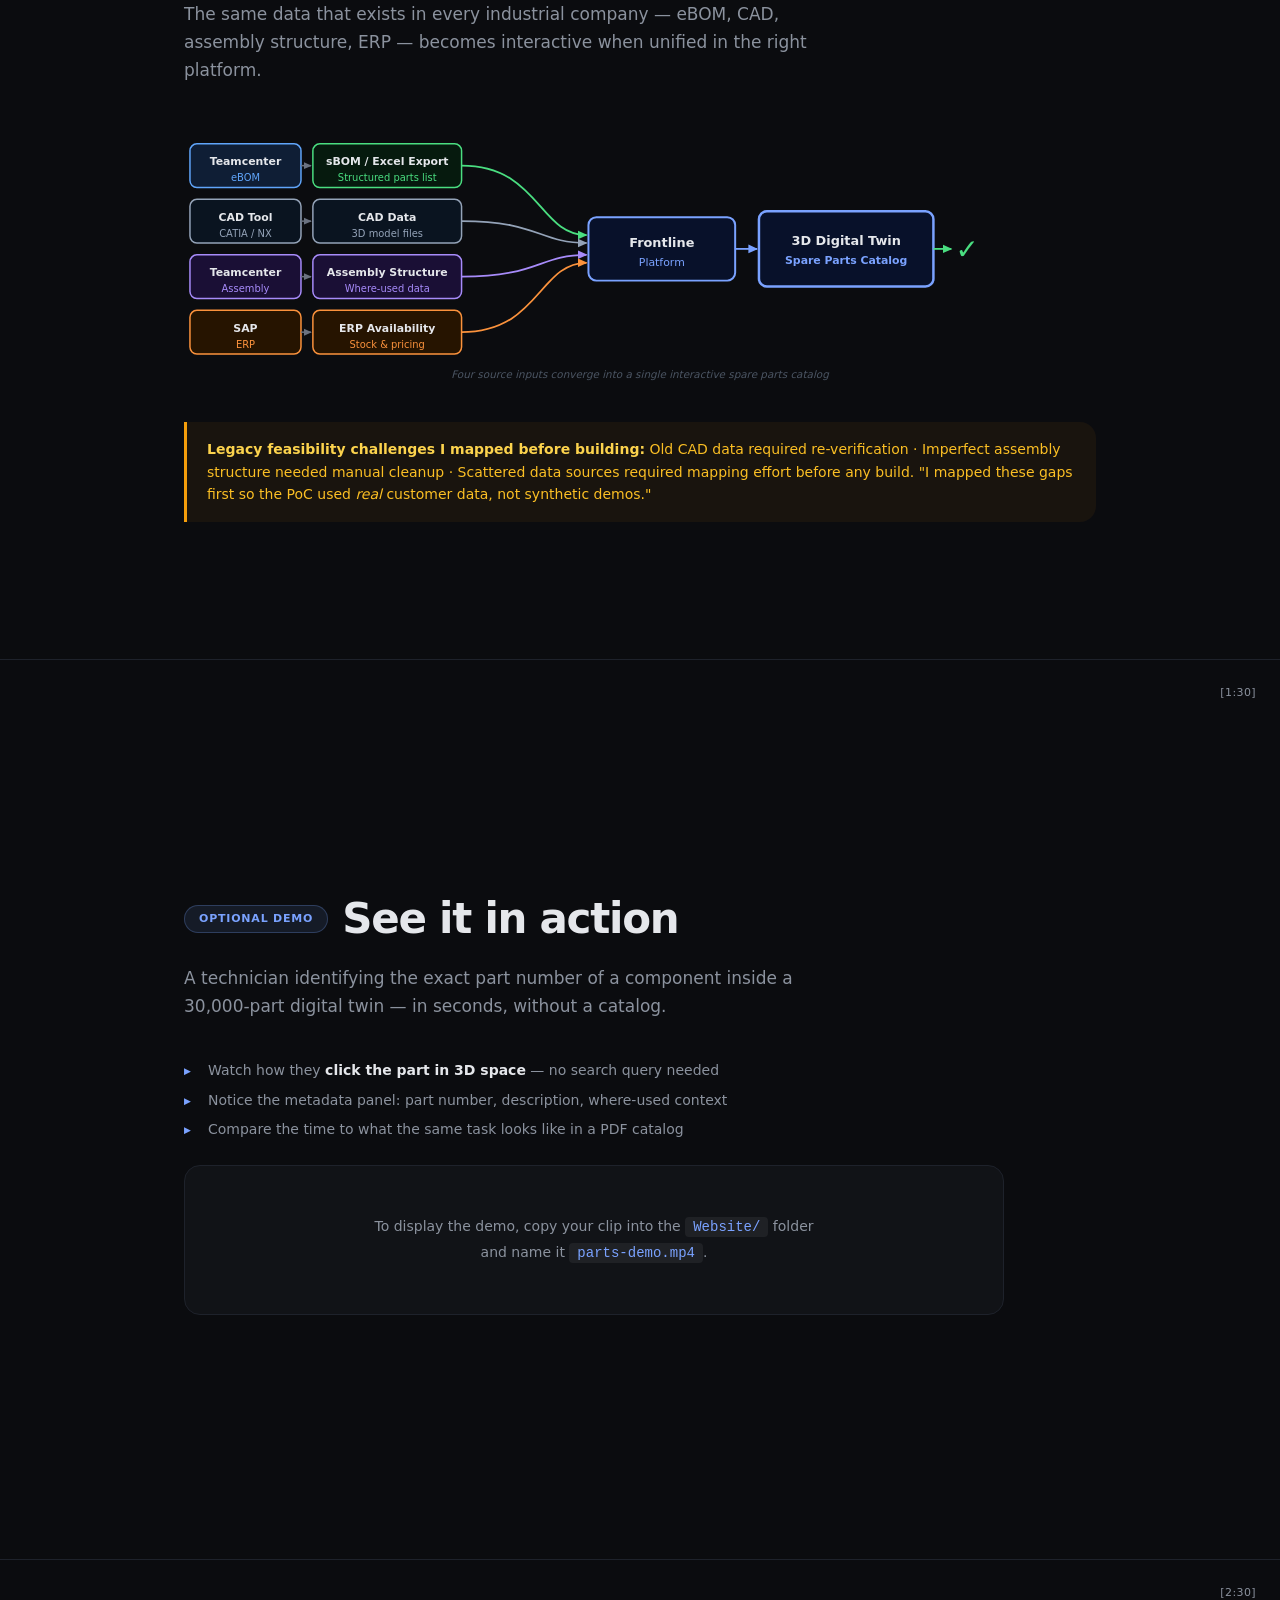
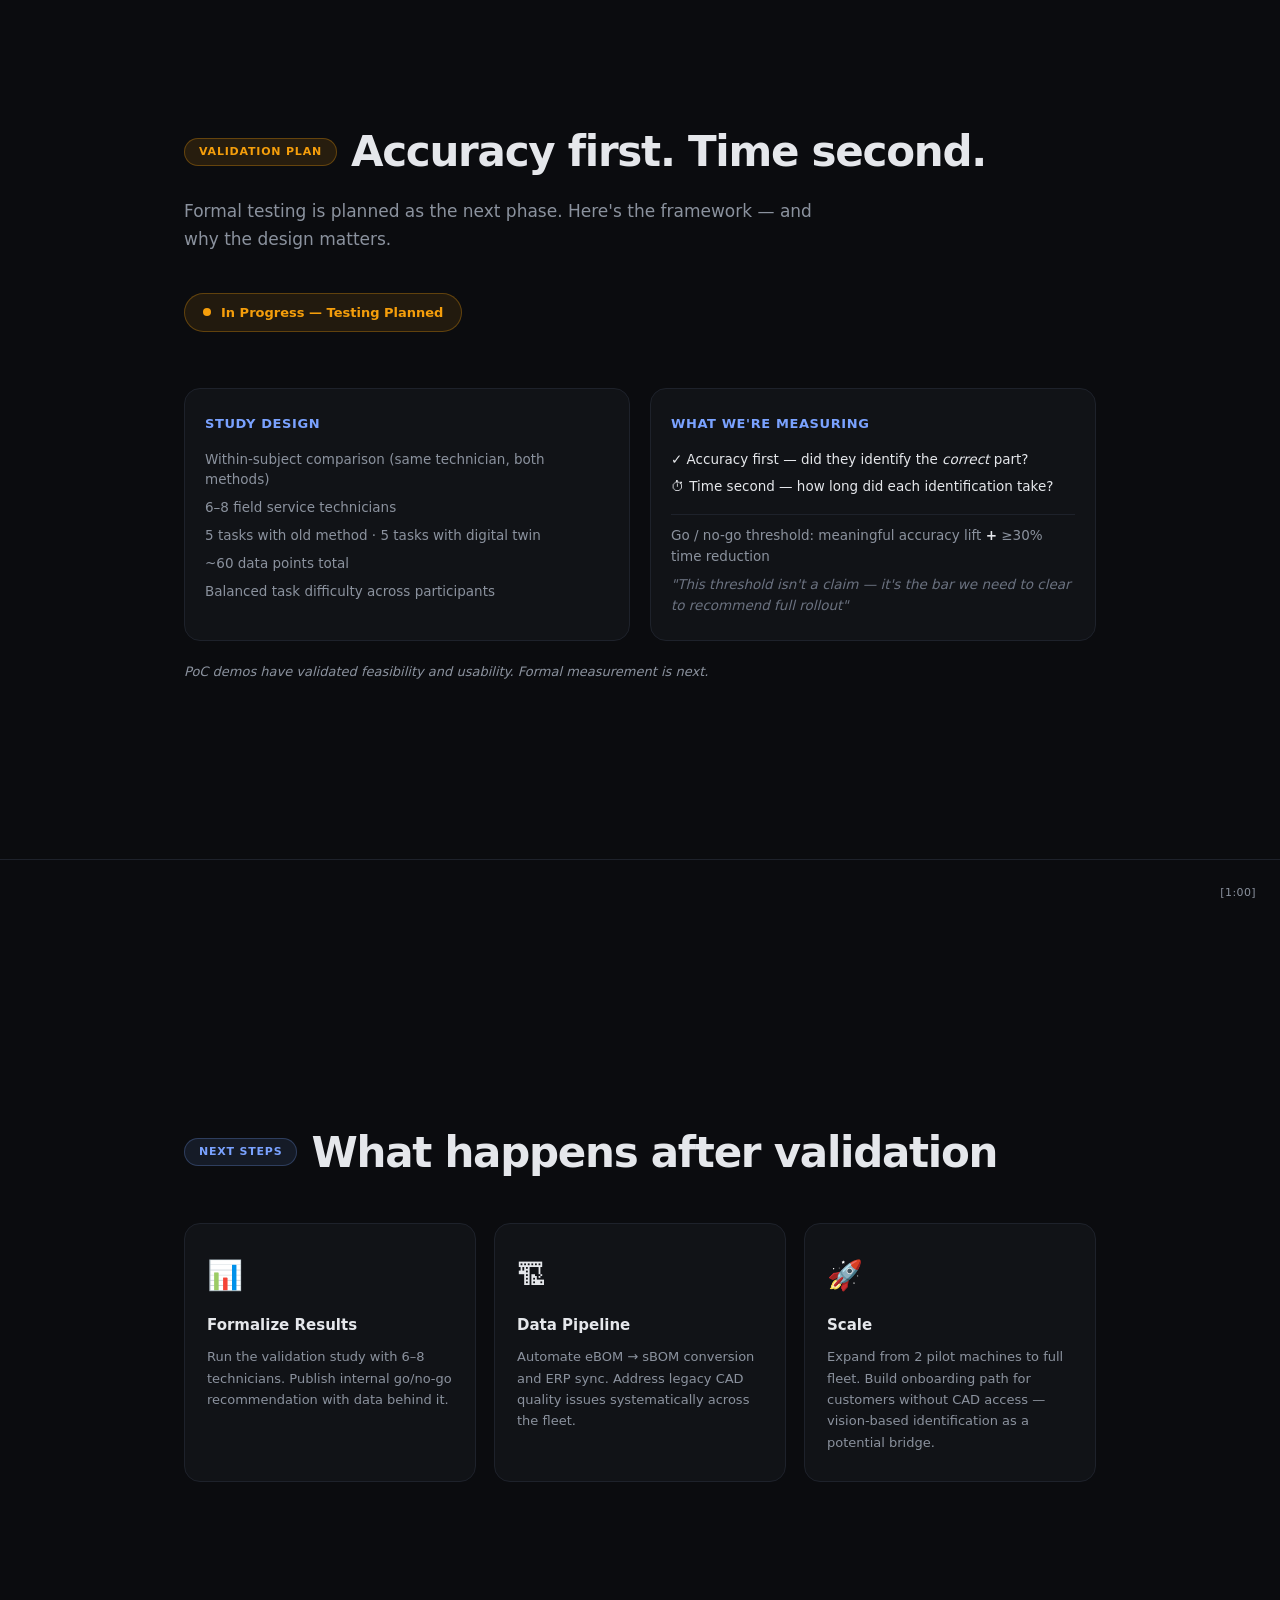
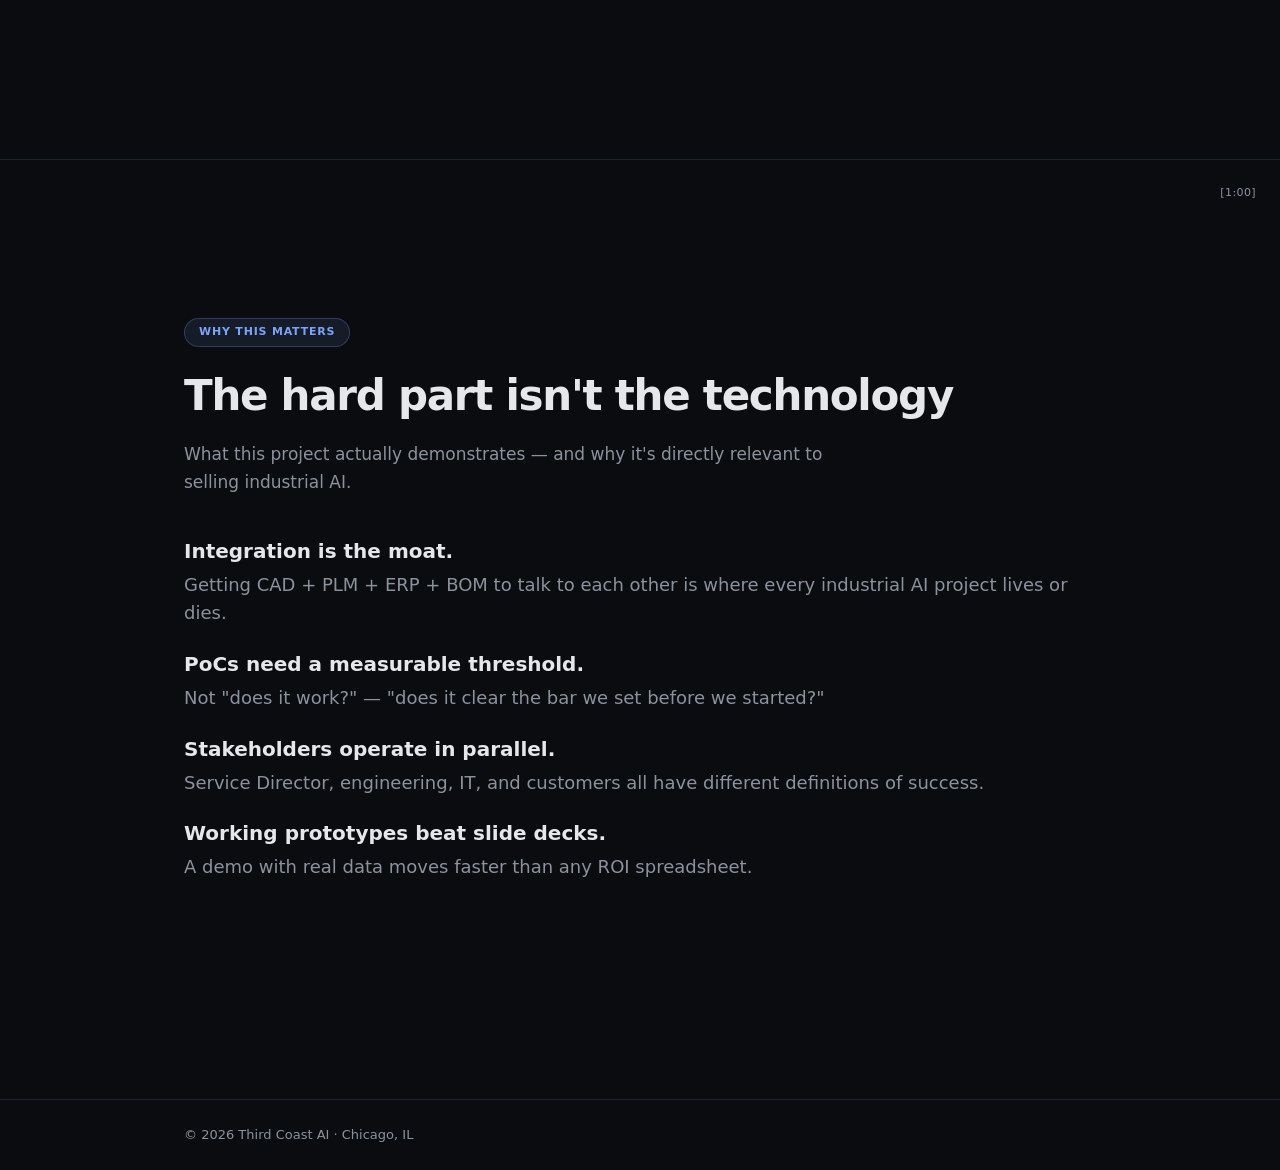
==== commit 28929e89: "Restructure presentation to 10-slide OverviewAI Vision SE story Full rewrite of presentation.html: r" ====
--- a/presentation.html
+++ b/presentation.html
@@ -3,7 +3,7 @@
 <head>
   <meta charset="utf-8" />
   <meta name="viewport" content="width=device-width, initial-scale=1" />
-  <title>Digital Twin SPC · Reza Pahl</title>
+  <title>Digital Twin SPC · Reza Pahl · OverviewAI</title>
   <link rel="icon" href="data:image/svg+xml,<svg xmlns='http://www.w3.org/2000/svg' viewBox='0 0 256 256'><text y='50%' x='50%' dominant-baseline='middle' text-anchor='middle' font-size='160'>🔩</text></svg>">
   <link rel="stylesheet" href="styles.css" />
   <style>
@@ -13,8 +13,10 @@
       display: flex;
       flex-direction: column;
       justify-content: center;
-      padding-block: 72px;
+      padding-block: 80px;
+      padding-bottom: 100px; /* room for fixed nav */
       border-top: 1px solid var(--border);
+      position: relative;
     }
 
     .slide-hero {
@@ -32,9 +34,21 @@
     .slide-sub {
       font-size: 17px;
       color: var(--muted);
-      max-width: 600px;
+      max-width: 640px;
       line-height: 1.65;
-      margin-bottom: 44px;
+      margin-bottom: 40px;
+    }
+
+    /* ── Timing label ───────────────────────────────── */
+    .slide-time {
+      position: absolute;
+      top: 24px;
+      right: 24px;
+      font-size: 11px;
+      color: var(--muted);
+      font-variant-numeric: tabular-nums;
+      letter-spacing: 0.4px;
+      pointer-events: none;
     }
 
     /* ── Process badge ─────────────────────────────── */
@@ -67,6 +81,18 @@
       border: 1px solid rgba(74,222,128,0.25);
     }
 
+    .badge-pending {
+      background: rgba(245,158,11,0.12);
+      color: #f59e0b;
+      border: 1px solid rgba(245,158,11,0.30);
+    }
+
+    .badge-neutral {
+      background: rgba(122,162,255,0.10);
+      color: var(--accent);
+      border: 1px solid rgba(122,162,255,0.25);
+    }
+
     /* ── Pain cards ────────────────────────────────── */
     .pain-grid {
       display: grid;
@@ -85,6 +111,21 @@
     .pain-card .icon { font-size: 1.8rem; margin-bottom: 14px; display: block; }
     .pain-card h4 { font-size: 15px; font-weight: 600; margin-bottom: 8px; }
     .pain-card p  { font-size: 13px; color: var(--muted); line-height: 1.65; }
+    .pain-card ul { font-size: 13px; color: var(--muted); line-height: 1.7; padding-left: 16px; margin: 0; }
+
+    /* ── Callout amber ─────────────────────────────── */
+    .callout-amber {
+      background: rgba(245,158,11,0.06);
+      border-left: 3px solid #f59e0b;
+      color: #fbbf24;
+      padding: 16px 20px;
+      border-radius: 0 var(--radius) var(--radius) 0;
+      font-size: 14px;
+      line-height: 1.6;
+      margin-top: 28px;
+    }
+
+    .callout-amber strong { color: #fcd34d; }
 
     /* ── SVG flow diagram ───────────────────────────── */
     .flow-wrap {
@@ -100,35 +141,187 @@
       margin: 0 auto;
     }
 
-    /* ── Metric cards ──────────────────────────────── */
-    .metrics-grid {
+    /* ── 2-column grid ──────────────────────────────── */
+    .two-col {
       display: grid;
-      grid-template-columns: repeat(4, 1fr);
-      gap: 18px;
-      margin-top: 36px;
-    }
-
-    .metric-card {
+      grid-template-columns: 1fr 1fr;
+      gap: 32px;
+      margin-top: 32px;
+    }
+
+    .two-col-panel {
       background: var(--panel);
       border: 1px solid var(--border);
       border-radius: var(--radius);
-      padding: 28px 20px;
-      text-align: center;
-    }
-
-    .metric-card .num {
-      font-size: clamp(40px, 6vw, 64px);
-      font-weight: 800;
-      letter-spacing: -0.04em;
+      padding: 28px 24px;
+    }
+
+    .two-col-panel h4 {
+      font-size: 14px;
+      font-weight: 700;
       color: var(--accent);
-      line-height: 1;
-      margin-bottom: 10px;
-    }
-
-    .metric-card .num.green { color: #4ade80; }
-
-    .metric-card .mlabel { font-size: 13px; color: var(--text); font-weight: 500; margin-bottom: 4px; }
-    .metric-card .msub   { font-size: 12px; color: var(--muted); }
+      margin-bottom: 12px;
+      text-transform: uppercase;
+      letter-spacing: 0.6px;
+    }
+
+    .two-col-panel ul {
+      font-size: 13.5px;
+      color: var(--muted);
+      line-height: 1.75;
+      padding-left: 18px;
+      margin: 0;
+    }
+
+    .two-col-panel p {
+      font-size: 13.5px;
+      color: var(--muted);
+      line-height: 1.75;
+      margin: 0;
+    }
+
+    /* ── Pull quote ─────────────────────────────────── */
+    .pull-quote {
+      font-size: clamp(22px, 3.5vw, 34px);
+      font-weight: 700;
+      color: var(--accent);
+      border-left: 4px solid var(--accent);
+      padding-left: 20px;
+      margin: 32px 0;
+      line-height: 1.25;
+      letter-spacing: -0.02em;
+    }
+
+    /* ── Origin note ────────────────────────────────── */
+    .origin-note {
+      font-size: 13px;
+      color: var(--muted);
+      font-style: italic;
+      margin-top: 24px;
+      line-height: 1.65;
+      border-top: 1px solid var(--border);
+      padding-top: 16px;
+    }
+
+    /* ── Role bullets ───────────────────────────────── */
+    .role-list {
+      list-style: none;
+      padding: 0;
+      margin: 24px 0 0;
+      display: flex;
+      flex-direction: column;
+      gap: 10px;
+    }
+
+    .role-list li {
+      font-size: 14px;
+      color: var(--muted);
+      line-height: 1.6;
+      padding-left: 20px;
+      position: relative;
+    }
+
+    .role-list li::before {
+      content: '—';
+      position: absolute;
+      left: 0;
+      color: var(--accent);
+      font-weight: 700;
+    }
+
+    .role-list li strong { color: var(--text); }
+
+    /* ── Role badge row ─────────────────────────────── */
+    .role-badges {
+      display: flex;
+      gap: 10px;
+      flex-wrap: wrap;
+      margin-bottom: 8px;
+    }
+
+    /* ── Side note ──────────────────────────────────── */
+    .side-note {
+      font-size: 13px;
+      color: var(--muted);
+      font-style: italic;
+      margin-top: 20px;
+      padding: 12px 16px;
+      border-left: 2px solid var(--border);
+    }
+
+    /* ── Validation grid ────────────────────────────── */
+    .val-grid {
+      display: grid;
+      grid-template-columns: 1fr 1fr;
+      gap: 20px;
+      margin-top: 28px;
+    }
+
+    .val-panel {
+      background: var(--panel);
+      border: 1px solid var(--border);
+      border-radius: var(--radius);
+      padding: 24px 20px;
+    }
+
+    .val-panel h4 {
+      font-size: 13px;
+      font-weight: 700;
+      text-transform: uppercase;
+      letter-spacing: 0.6px;
+      color: var(--accent);
+      margin-bottom: 14px;
+    }
+
+    .val-panel ul {
+      list-style: none;
+      padding: 0;
+      margin: 0;
+      display: flex;
+      flex-direction: column;
+      gap: 7px;
+    }
+
+    .val-panel li {
+      font-size: 13.5px;
+      color: var(--muted);
+      line-height: 1.55;
+    }
+
+    .val-panel li.highlight { color: var(--text); font-weight: 500; }
+
+    /* ── Pain list ──────────────────────────────────── */
+    .pain-list-grid {
+      display: grid;
+      grid-template-columns: 1fr 1fr;
+      gap: 16px 48px;
+      margin-top: 28px;
+    }
+
+    .pain-list-col {
+      list-style: none;
+      padding: 0;
+      margin: 0;
+      display: flex;
+      flex-direction: column;
+      gap: 8px;
+    }
+
+    .pain-list-col li {
+      font-size: 13.5px;
+      color: var(--muted);
+      line-height: 1.55;
+      padding-left: 18px;
+      position: relative;
+    }
+
+    .pain-list-col li::before {
+      content: '·';
+      position: absolute;
+      left: 0;
+      color: var(--accent);
+      font-weight: 900;
+    }
 
     /* ── Video ─────────────────────────────────────── */
     .video-card {
@@ -157,33 +350,74 @@
       color: var(--accent);
     }
 
-    /* ── Skill cards ───────────────────────────────── */
-    .skill-grid {
+    /* ── Watch-for bullets ──────────────────────────── */
+    .watch-list {
+      list-style: none;
+      padding: 0;
+      margin: 0 0 24px;
+      display: flex;
+      flex-direction: column;
+      gap: 8px;
+    }
+
+    .watch-list li {
+      font-size: 14px;
+      color: var(--muted);
+      line-height: 1.55;
+      padding-left: 24px;
+      position: relative;
+    }
+
+    .watch-list li::before {
+      content: '▶';
+      position: absolute;
+      left: 0;
+      font-size: 9px;
+      top: 5px;
+      color: var(--accent);
+    }
+
+    /* ── Next steps cards ───────────────────────────── */
+    .next-grid {
       display: grid;
-      grid-template-columns: repeat(2, 1fr);
+      grid-template-columns: repeat(3, 1fr);
       gap: 18px;
       margin-top: 36px;
-      max-width: 820px;
-    }
-
-    .skill-card {
+    }
+
+    .next-card {
       background: var(--panel);
       border: 1px solid var(--border);
       border-radius: var(--radius);
-      padding: 24px;
+      padding: 28px 22px;
+    }
+
+    .next-card .icon { font-size: 1.8rem; margin-bottom: 14px; display: block; }
+    .next-card h4 { font-size: 15px; font-weight: 600; margin-bottom: 8px; }
+    .next-card p  { font-size: 13px; color: var(--muted); line-height: 1.65; }
+
+    /* ── Why bullets ────────────────────────────────── */
+    .why-list {
+      list-style: none;
+      padding: 0;
+      margin: 32px 0 0;
       display: flex;
-      gap: 16px;
-      align-items: flex-start;
-    }
-
-    .skill-icon {
-      font-size: 1.5rem;
-      flex-shrink: 0;
-      margin-top: 2px;
-    }
-
-    .skill-card h4 { font-size: 14px; font-weight: 600; margin-bottom: 6px; color: var(--accent); }
-    .skill-card p  { font-size: 13px; color: var(--muted); line-height: 1.6; }
+      flex-direction: column;
+      gap: 22px;
+    }
+
+    .why-list li {
+      font-size: clamp(15px, 2vw, 18px);
+      color: var(--muted);
+      line-height: 1.55;
+    }
+
+    .why-list li strong {
+      color: var(--text);
+      font-size: clamp(17px, 2.2vw, 20px);
+      display: block;
+      margin-bottom: 4px;
+    }
 
     /* ── PDF Overlay ────────────────────────────────── */
     .pdf-overlay {
@@ -253,11 +487,65 @@
       color: var(--accent);
     }
 
+    /* ── Slide nav bar ──────────────────────────────── */
+    .slide-nav {
+      position: fixed;
+      bottom: 0;
+      left: 0;
+      right: 0;
+      z-index: 200;
+      display: flex;
+      align-items: center;
+      justify-content: space-between;
+      padding: 0 24px;
+      height: 56px;
+      background: rgba(11,12,15,0.88);
+      backdrop-filter: blur(12px);
+      -webkit-backdrop-filter: blur(12px);
+      border-top: 1px solid var(--border);
+    }
+
+    .slide-nav-btn {
+      background: transparent;
+      border: 1px solid var(--border);
+      color: var(--muted);
+      font-size: 14px;
+      padding: 6px 18px;
+      border-radius: var(--radius);
+      cursor: pointer;
+      transition: border-color 0.2s, color 0.2s;
+      font-family: inherit;
+      min-width: 90px;
+    }
+
+    .slide-nav-btn:hover:not(:disabled) {
+      border-color: var(--accent);
+      color: var(--accent);
+    }
+
+    .slide-nav-btn:disabled {
+      opacity: 0;
+      pointer-events: none;
+    }
+
+    .slide-counter {
+      font-size: 13px;
+      color: var(--muted);
+      font-variant-numeric: tabular-nums;
+      letter-spacing: 0.4px;
+    }
+
     /* ── Responsive ────────────────────────────────── */
     @media (max-width: 760px) {
       .pain-grid    { grid-template-columns: 1fr; }
-      .metrics-grid { grid-template-columns: repeat(2, 1fr); }
-      .skill-grid   { grid-template-columns: 1fr; }
+      .next-grid    { grid-template-columns: 1fr; }
+      .two-col      { grid-template-columns: 1fr; }
+      .val-grid     { grid-template-columns: 1fr; }
+      .pain-list-grid { grid-template-columns: 1fr; }
+    }
+
+    @media (max-width: 500px) {
+      .slide-time { display: none; }
     }
   </style>
 </head>
@@ -278,14 +566,16 @@
   <main>
 
     <!-- ── SLIDE 1: TITLE ──────────────────────────────────────── -->
-    <section class="slide slide-hero">
+    <section class="slide slide-hero" id="slide-1">
+      <span class="slide-time">[0:30]</span>
       <div class="container">
-        <span class="tag">Proof of Concept · Spare Parts Identification</span>
-        <h1 style="font-size:clamp(40px,7vw,70px);font-weight:800;letter-spacing:-0.04em;line-height:1.05;margin-block:22px 24px;">
-          From Manual Search<br>to Digital Twin
+        <span class="tag">Proof of Concept · Industrial Spare Parts</span>
+        <h1 style="font-size:clamp(38px,6.5vw,66px);font-weight:800;letter-spacing:-0.04em;line-height:1.05;margin-block:22px 24px;">
+          From Parts Catalog<br>to 3D Digital Twin
         </h1>
-        <p style="font-size:19px;color:var(--muted);max-width:560px;line-height:1.65;margin-bottom:40px;">
-          How I proved a <strong style="color:var(--text);">70% improvement</strong> in spare parts identification speed — using an interactive 3D digital twin built from scratch.
+        <p style="font-size:18px;color:var(--muted);max-width:560px;line-height:1.65;margin-bottom:40px;">
+          How I led a working PoC that validates a new approach to spare parts identification —
+          for machines with 30,000+ components.
         </p>
         <div style="display:flex;align-items:center;gap:14px;color:var(--muted);font-size:14px;flex-wrap:wrap;">
           <span style="color:var(--text);font-weight:600;">Reza Pahl</span>
@@ -297,42 +587,62 @@
       </div>
     </section>
 
-    <!-- ── SLIDE 2: THE PROBLEM ──────────────────────────────── -->
-    <section class="slide">
+    <!-- ── SLIDE 2: CONTEXT & STAKES ─────────────────────────── -->
+    <section class="slide" id="slide-2">
+      <span class="slide-time">[1:30]</span>
       <div class="container">
-        <span class="tag" style="display:inline-block;margin-bottom:18px;">The Problem</span>
-        <h2>Identifying parts in complex machines is slow and error-prone</h2>
-        <p class="slide-sub">Large industrial machines with tens of thousands of parts and decades of documentation create real operational friction — for technicians and customers alike.</p>
+        <div class="process-heading">
+          <span class="badge badge-neutral">Context &amp; Stakes</span>
+          <h2 style="margin-bottom:0;">"Getting the wrong part shipped is just the beginning"</h2>
+        </div>
+        <p class="slide-sub">Industrial machines age 5–10+ years. Tribal knowledge fades. Docs accumulate. Three different stakeholders feel this pain in different ways.</p>
 
         <div class="pain-grid">
           <div class="pain-card">
-            <span class="icon">🔩</span>
-            <h4>30,000+ Parts Per Machine</h4>
-            <p>Many components look nearly identical. Without visual context, technicians waste time cross-referencing flat documentation to find the right part number.</p>
+            <span class="icon">🎯</span>
+            <h4>Service Director</h4>
+            <ul>
+              <li>Wrong part = delayed repair chain</li>
+              <li>Costs: shipping, another tech visit, frustrated customer</li>
+              <li>Every wrong shipment is an avoidable failure</li>
+            </ul>
           </div>
           <div class="pain-card">
-            <span class="icon">📋</span>
-            <h4>30+ Year Old Machines</h4>
-            <p>Legacy machines have accumulated layers of outdated docs. The older the machine, the harder it is to match a physical component to accurate records.</p>
+            <span class="icon">🔧</span>
+            <h4>Field Service Tech</h4>
+            <ul>
+              <li>Combing 100-page PDFs, matching parts by sight</li>
+              <li>No visual context for the component in question</li>
+              <li>Customers send photos; internal team searches blueprints</li>
+            </ul>
           </div>
           <div class="pain-card">
-            <span class="icon">⚠️</span>
-            <h4>Manual, Static Catalogs</h4>
-            <p>Parts catalogs are built by hand from eBOM exports — flat, disconnected from live ERP data, and offering no visual or spatial search capability.</p>
+            <span class="icon">🏭</span>
+            <h4>End Customer</h4>
+            <ul>
+              <li>Unplanned downtime while waiting on the right part</li>
+              <li>Zero visibility into the identification process</li>
+              <li>Pays the cost of everyone else's friction</li>
+            </ul>
           </div>
         </div>
-        <button class="catalog-btn" id="open-catalog">See the old catalog →</button>
+
+        <div class="callout-amber">
+          <strong>Worst case:</strong> wrong part shipped → delayed repair → shipping/parts costs → another tech visit → customer frustration.
+          Even best case: delays and downtime.
+        </div>
       </div>
     </section>
 
-    <!-- ── SLIDE 3: BEFORE PROCESS ──────────────────────────── -->
-    <section class="slide">
+    <!-- ── SLIDE 3: BEFORE WORKFLOW ──────────────────────────── -->
+    <section class="slide" id="slide-3">
+      <span class="slide-time">[2:00]</span>
       <div class="container">
         <div class="process-heading">
           <span class="badge badge-before">Before</span>
-          <h2 style="margin-bottom:0;">How Parts Are Identified Today</h2>
-        </div>
-        <p class="slide-sub">A multi-system, manual process that degrades with machine age and scale.</p>
+          <h2 style="margin-bottom:0;">How parts are identified today</h2>
+        </div>
+        <p class="slide-sub">A multi-system manual process that degrades with machine age, new hires, and product variants.</p>
 
         <div class="flow-wrap">
           <svg viewBox="0 0 900 240" xmlns="http://www.w3.org/2000/svg" aria-label="Current state process flow">
@@ -394,17 +704,98 @@
             <text x="697" y="212" text-anchor="middle" dominant-baseline="central" fill="#6b7280" font-family="ui-sans-serif,system-ui,sans-serif" font-size="10.5">30,000+ parts · No visual context</text>
           </svg>
         </div>
+
+        <div class="pain-list-grid" style="margin-top:28px;">
+          <ul class="pain-list-col">
+            <li>Docs scattered across systems — no single source of truth</li>
+            <li>100-page static PDFs with no spatial search</li>
+            <li>Each product variant means re-learning the catalog</li>
+          </ul>
+          <ul class="pain-list-col">
+            <li>Customers have no access — they send photos</li>
+            <li>New hires lack tribal knowledge built over years</li>
+            <li>Machine age compounds every one of these problems</li>
+          </ul>
+        </div>
+
+        <button class="catalog-btn" id="open-catalog">See the old catalog →</button>
       </div>
     </section>
 
-    <!-- ── SLIDE 4: AFTER PROCESS ──────────────────────────── -->
-    <section class="slide">
+    <!-- ── SLIDE 4: INSIGHT + HYPOTHESIS ─────────────────────── -->
+    <section class="slide" id="slide-4">
+      <span class="slide-time">[1:00]</span>
       <div class="container">
         <div class="process-heading">
-          <span class="badge badge-after">After</span>
-          <h2 style="margin-bottom:0;">The New Way: 3D Interactive SPC</h2>
-        </div>
-        <p class="slide-sub">The same source data — enriched with CAD, assembly structure, and ERP — becomes a searchable, interactive 3D spare parts catalog.</p>
+          <span class="badge badge-neutral">Insight</span>
+          <h2 style="margin-bottom:0;">The problem isn't parts — it's navigation</h2>
+        </div>
+
+        <div class="pull-quote">"If you can <em>see</em> it in 3D, you can find it."</div>
+
+        <div class="two-col">
+          <div class="two-col-panel">
+            <h4>The Insight</h4>
+            <ul>
+              <li>Tribal knowledge degrades as machines age 5–10+ years</li>
+              <li>New hires can't memorize 30,000+ part variants</li>
+              <li>Customers and operators change constantly</li>
+              <li>Too many product lines to train on every catalog</li>
+            </ul>
+          </div>
+          <div class="two-col-panel">
+            <h4>The Hypothesis</h4>
+            <p>A 3D interactive digital twin turns a memory/search problem into a <strong style="color:var(--text);">spatial navigation</strong> problem. If technicians can click what they see, the system returns the part number — no catalog expertise needed.</p>
+          </div>
+        </div>
+
+        <p class="origin-note">
+          "I brought this idea to the VP of Service after seeing how 3D parts catalogs work in consumer electronics —
+          a $50 microwave has better parts UX than a $5M industrial machine."
+        </p>
+      </div>
+    </section>
+
+    <!-- ── SLIDE 5: MY ROLE ───────────────────────────────────── -->
+    <section class="slide" id="slide-5">
+      <span class="slide-time">[2:00]</span>
+      <div class="container">
+        <div class="process-heading">
+          <span class="badge badge-neutral">My Role</span>
+          <h2 style="margin-bottom:0;">I led this from first conversation to working PoC</h2>
+        </div>
+
+        <div class="role-badges">
+          <span class="badge badge-neutral">Ownership</span>
+          <span class="badge badge-neutral">Feasibility</span>
+          <span class="badge badge-neutral">Momentum</span>
+        </div>
+
+        <ul class="role-list">
+          <li><strong>Identified the opportunity</strong> and proposed the interactive digital twin concept to the VP of Service</li>
+          <li><strong>Defined 4 concrete data requirements</strong> with the VP: master parts list, CAD data, assembly structure, ERP availability</li>
+          <li><strong>Pushed action items across teams</strong> — secured NDA, obtained CAD files and master parts lists</li>
+          <li><strong>Mapped current data architecture</strong> to identify feasibility gaps before building anything</li>
+          <li><strong>Built the initial working PoC myself</strong> — imported real customer data into Frontline, validated the workflow end-to-end</li>
+          <li><strong>Brought in engineering</strong> to polish the digital twin and automate service data import</li>
+          <li><strong>Managing ongoing progress</strong> and keeping momentum toward formal validation</li>
+        </ul>
+
+        <p class="side-note">
+          "When stakeholders were skeptical about feasibility — I answered with architecture, then proof."
+        </p>
+      </div>
+    </section>
+
+    <!-- ── SLIDE 6: TECHNICAL APPROACH ───────────────────────── -->
+    <section class="slide" id="slide-6">
+      <span class="slide-time">[3:30]</span>
+      <div class="container">
+        <div class="process-heading">
+          <span class="badge badge-after">Technical Approach</span>
+          <h2 style="margin-bottom:0;">Four inputs. One searchable 3D catalog.</h2>
+        </div>
+        <p class="slide-sub">The same data that exists in every industrial company — eBOM, CAD, assembly structure, ERP — becomes interactive when unified in the right platform.</p>
 
         <div class="flow-wrap">
           <svg viewBox="0 0 920 265" xmlns="http://www.w3.org/2000/svg" aria-label="New state process flow — four source rows converging into Frontline">
@@ -417,7 +808,7 @@
               <marker id="b-orange" viewBox="0 0 10 10" refX="8" refY="5" markerWidth="6" markerHeight="6" orient="auto"><path d="M0 1L9 5L0 9z" fill="#fb923c"/></marker>
             </defs>
 
-            <!-- ═══ ROW 1: Teamcenter → sBOM / Excel Export (green) ═══ -->
+            <!-- ROW 1: Teamcenter → sBOM -->
             <rect x="6"   y="20"  width="112" height="44" rx="7" fill="#0f1e35" stroke="#60a5fa" stroke-width="1.5"/>
             <text x="62"  y="38"  text-anchor="middle" dominant-baseline="central" fill="#e5e7eb" font-family="ui-sans-serif,system-ui,sans-serif" font-size="11" font-weight="600">Teamcenter</text>
             <text x="62"  y="54"  text-anchor="middle" dominant-baseline="central" fill="#60a5fa" font-family="ui-sans-serif,system-ui,sans-serif" font-size="10">eBOM</text>
@@ -426,7 +817,7 @@
             <text x="205" y="38"  text-anchor="middle" dominant-baseline="central" fill="#e5e7eb" font-family="ui-sans-serif,system-ui,sans-serif" font-size="11" font-weight="600">sBOM / Excel Export</text>
             <text x="205" y="54"  text-anchor="middle" dominant-baseline="central" fill="#4ade80" font-family="ui-sans-serif,system-ui,sans-serif" font-size="10">Structured parts list</text>
 
-            <!-- ═══ ROW 2: CAD Tool → CAD Data (slate) ═══ -->
+            <!-- ROW 2: CAD Tool → CAD Data -->
             <rect x="6"   y="76"  width="112" height="44" rx="7" fill="#0a1420" stroke="#94a3b8" stroke-width="1.5"/>
             <text x="62"  y="94"  text-anchor="middle" dominant-baseline="central" fill="#e5e7eb" font-family="ui-sans-serif,system-ui,sans-serif" font-size="11" font-weight="600">CAD Tool</text>
             <text x="62"  y="110" text-anchor="middle" dominant-baseline="central" fill="#94a3b8" font-family="ui-sans-serif,system-ui,sans-serif" font-size="10">CATIA / NX</text>
@@ -435,7 +826,7 @@
             <text x="205" y="94"  text-anchor="middle" dominant-baseline="central" fill="#e5e7eb" font-family="ui-sans-serif,system-ui,sans-serif" font-size="11" font-weight="600">CAD Data</text>
             <text x="205" y="110" text-anchor="middle" dominant-baseline="central" fill="#94a3b8" font-family="ui-sans-serif,system-ui,sans-serif" font-size="10">3D model files</text>
 
-            <!-- ═══ ROW 3: Teamcenter → Assembly Structure (purple) ═══ -->
+            <!-- ROW 3: Teamcenter → Assembly Structure -->
             <rect x="6"   y="132" width="112" height="44" rx="7" fill="#1a0f35" stroke="#a78bfa" stroke-width="1.5"/>
             <text x="62"  y="150" text-anchor="middle" dominant-baseline="central" fill="#e5e7eb" font-family="ui-sans-serif,system-ui,sans-serif" font-size="11" font-weight="600">Teamcenter</text>
             <text x="62"  y="166" text-anchor="middle" dominant-baseline="central" fill="#a78bfa" font-family="ui-sans-serif,system-ui,sans-serif" font-size="10">Assembly</text>
@@ -444,7 +835,7 @@
             <text x="205" y="150" text-anchor="middle" dominant-baseline="central" fill="#e5e7eb" font-family="ui-sans-serif,system-ui,sans-serif" font-size="11" font-weight="600">Assembly Structure</text>
             <text x="205" y="166" text-anchor="middle" dominant-baseline="central" fill="#a78bfa" font-family="ui-sans-serif,system-ui,sans-serif" font-size="10">Where-used data</text>
 
-            <!-- ═══ ROW 4: SAP → ERP Availability (orange) ═══ -->
+            <!-- ROW 4: SAP → ERP -->
             <rect x="6"   y="188" width="112" height="44" rx="7" fill="#261400" stroke="#fb923c" stroke-width="1.5"/>
             <text x="62"  y="206" text-anchor="middle" dominant-baseline="central" fill="#e5e7eb" font-family="ui-sans-serif,system-ui,sans-serif" font-size="11" font-weight="600">SAP</text>
             <text x="62"  y="222" text-anchor="middle" dominant-baseline="central" fill="#fb923c" font-family="ui-sans-serif,system-ui,sans-serif" font-size="10">ERP</text>
@@ -453,90 +844,172 @@
             <text x="205" y="206" text-anchor="middle" dominant-baseline="central" fill="#e5e7eb" font-family="ui-sans-serif,system-ui,sans-serif" font-size="11" font-weight="600">ERP Availability</text>
             <text x="205" y="222" text-anchor="middle" dominant-baseline="central" fill="#fb923c" font-family="ui-sans-serif,system-ui,sans-serif" font-size="10">Stock &amp; pricing</text>
 
-            <!-- ═══ Converging paths → Frontline ═══ -->
-            <!-- Row 1 (y=42) curves up to Frontline input -->
+            <!-- Converging paths → Frontline -->
             <path d="M280 42  C358 42  358 112 406 112" stroke="#4ade80" stroke-width="1.8" fill="none" marker-end="url(#b-green)"/>
-            <!-- Row 2 (y=98) gentle curve -->
             <path d="M280 98  C358 98  358 120 406 120" stroke="#94a3b8" stroke-width="1.8" fill="none" marker-end="url(#b-slate)"/>
-            <!-- Row 3 (y=154) gentle curve -->
             <path d="M280 154 C358 154 358 132 406 132" stroke="#a78bfa" stroke-width="1.8" fill="none" marker-end="url(#b-purple)"/>
-            <!-- Row 4 (y=210) curves up to Frontline input -->
             <path d="M280 210 C358 210 358 140 406 140" stroke="#fb923c" stroke-width="1.8" fill="none" marker-end="url(#b-orange)"/>
 
-            <!-- ═══ Frontline Platform ═══ -->
+            <!-- Frontline Platform -->
             <rect x="408" y="94" width="148" height="64" rx="8" fill="#08112a" stroke="#7aa2ff" stroke-width="2"/>
             <text x="482" y="120" text-anchor="middle" dominant-baseline="central" fill="#e5e7eb" font-family="ui-sans-serif,system-ui,sans-serif" font-size="13" font-weight="600">Frontline</text>
             <text x="482" y="140" text-anchor="middle" dominant-baseline="central" fill="#7aa2ff" font-family="ui-sans-serif,system-ui,sans-serif" font-size="11">Platform</text>
 
-            <!-- ═══ Arrow Frontline → 3D Twin ═══ -->
+            <!-- Arrow Frontline → 3D Twin -->
             <path d="M556 126 L578 126" stroke="#7aa2ff" stroke-width="1.8" fill="none" marker-end="url(#b-blue)"/>
 
-            <!-- ═══ 3D Digital Twin SPC (hero node) ═══ -->
+            <!-- 3D Digital Twin SPC -->
             <rect x="580" y="88" width="176" height="76" rx="8" fill="#08112a" stroke="#7aa2ff" stroke-width="2.5"/>
             <text x="668" y="118" text-anchor="middle" dominant-baseline="central" fill="#e5e7eb" font-family="ui-sans-serif,system-ui,sans-serif" font-size="13" font-weight="700">3D Digital Twin</text>
             <text x="668" y="138" text-anchor="middle" dominant-baseline="central" fill="#7aa2ff" font-family="ui-sans-serif,system-ui,sans-serif" font-size="11" font-weight="600">Spare Parts Catalog</text>
 
-            <!-- ═══ Result ✓ ═══ -->
+            <!-- Result ✓ -->
             <path d="M756 126 L774 126" stroke="#4ade80" stroke-width="1.8" fill="none" marker-end="url(#b-green)"/>
             <text x="790" y="127" text-anchor="middle" dominant-baseline="central" fill="#4ade80" font-family="ui-sans-serif,system-ui,sans-serif" font-size="28" font-weight="700">✓</text>
 
-            <!-- Footer note -->
             <text x="460" y="252" text-anchor="middle" dominant-baseline="central" fill="#4b5563" font-family="ui-sans-serif,system-ui,sans-serif" font-size="10.5" font-style="italic">Four source inputs converge into a single interactive spare parts catalog</text>
           </svg>
         </div>
+
+        <div class="callout-amber">
+          <strong>Legacy feasibility challenges I mapped before building:</strong>
+          Old CAD data required re-verification · Imperfect assembly structure needed manual cleanup ·
+          Scattered data sources required mapping effort before any build.
+          "I mapped these gaps first so the PoC used <em>real</em> customer data, not synthetic demos."
+        </div>
       </div>
     </section>
 
-    <!-- ── SLIDE 5: RESULTS ──────────────────────────────────── -->
-    <section class="slide">
+    <!-- ── SLIDE 7: DEMO ──────────────────────────────────────── -->
+    <section class="slide" id="slide-7">
+      <span class="slide-time">[1:30]</span>
       <div class="container">
-        <span class="tag" style="display:inline-block;margin-bottom:18px;">Proof of Concept Results</span>
-        <h2>Tested. Measured. Proven.</h2>
-        <p class="slide-sub">100 part-identification trials across two machines — one legacy, one modern — with and without the digital twin. Both showed significant improvement.</p>
-
-        <div class="metrics-grid">
-          <div class="metric-card">
-            <div class="num green">70%</div>
-            <div class="mlabel">Faster Identification</div>
-            <div class="msub">Legacy machine · older CAD data</div>
-          </div>
-          <div class="metric-card">
-            <div class="num green">30%</div>
-            <div class="mlabel">Faster Identification</div>
-            <div class="msub">Modern machine · clean CAD data</div>
-          </div>
-          <div class="metric-card">
-            <div class="num">100</div>
-            <div class="mlabel">Test Trials</div>
-            <div class="msub">Per machine, controlled conditions</div>
-          </div>
-          <div class="metric-card">
-            <div class="num">2</div>
-            <div class="mlabel">Machines Tested</div>
-            <div class="msub">Old CAD + new CAD — both validated</div>
-          </div>
-        </div>
-      </div>
-    </section>
-
-    <!-- ── SLIDE 6: VIDEO DEMO ────────────────────────────────── -->
-    <section class="slide">
-      <div class="container">
-        <span class="tag" style="display:inline-block;margin-bottom:18px;">Live Demo</span>
-        <h2>See It In Action</h2>
-        <p class="slide-sub">Finding the exact name and part number of a component inside a 35,000-part digital twin — in seconds.</p>
+        <div class="process-heading">
+          <span class="badge badge-neutral">Optional Demo</span>
+          <h2 style="margin-bottom:0;">See it in action</h2>
+        </div>
+        <p class="slide-sub">A technician identifying the exact part number of a component inside a 30,000-part digital twin — in seconds, without a catalog.</p>
+
+        <ul class="watch-list" style="margin-bottom:24px;">
+          <li>Watch how they <strong style="color:var(--text);">click the part in 3D space</strong> — no search query needed</li>
+          <li>Notice the metadata panel: part number, description, where-used context</li>
+          <li>Compare the time to what the same task looks like in a PDF catalog</li>
+        </ul>
 
         <div class="video-card">
+          <!-- If parts-demo.mp4 is missing from Website/, this block will show the fallback -->
           <video controls muted loop playsinline id="demo-video">
             <source src="parts-demo.mp4" type="video/mp4">
           </video>
           <div class="video-fallback" id="video-fallback" style="display:none;">
-            <p>To display the video, copy your clip into the <code>Website/</code> folder<br>and name it <code>parts-demo.mp4</code>.</p>
+            <p>To display the demo, copy your clip into the <code>Website/</code> folder<br>and name it <code>parts-demo.mp4</code>.</p>
           </div>
         </div>
       </div>
     </section>
 
+    <!-- ── SLIDE 8: VALIDATION FRAMEWORK ─────────────────────── -->
+    <section class="slide" id="slide-8">
+      <span class="slide-time">[2:30]</span>
+      <div class="container">
+        <div class="process-heading">
+          <span class="badge badge-pending">Validation Plan</span>
+          <h2 style="margin-bottom:0;">Accuracy first. Time second.</h2>
+        </div>
+        <p class="slide-sub">Formal testing is planned as the next phase. Here's the framework — and why the design matters.</p>
+
+        <div style="display:inline-flex;align-items:center;gap:10px;padding:8px 18px;border-radius:999px;background:rgba(245,158,11,0.10);border:1px solid rgba(245,158,11,0.30);margin-bottom:28px;">
+          <span style="width:8px;height:8px;border-radius:50%;background:#f59e0b;display:inline-block;"></span>
+          <span style="font-size:13px;font-weight:600;color:#f59e0b;">In Progress — Testing Planned</span>
+        </div>
+
+        <div class="val-grid">
+          <div class="val-panel">
+            <h4>Study Design</h4>
+            <ul>
+              <li>Within-subject comparison (same technician, both methods)</li>
+              <li>6–8 field service technicians</li>
+              <li>5 tasks with old method · 5 tasks with digital twin</li>
+              <li>~60 data points total</li>
+              <li>Balanced task difficulty across participants</li>
+            </ul>
+          </div>
+          <div class="val-panel">
+            <h4>What We're Measuring</h4>
+            <ul>
+              <li class="highlight">✓ Accuracy first — did they identify the <em>correct</em> part?</li>
+              <li class="highlight">⏱ Time second — how long did each identification take?</li>
+              <li style="margin-top:10px;padding-top:10px;border-top:1px solid var(--border);">Go / no-go threshold: meaningful accuracy lift <strong style="color:var(--text);">+</strong> ≥30% time reduction</li>
+              <li style="font-style:italic;color:#6b7280;">"This threshold isn't a claim — it's the bar we need to clear to recommend full rollout"</li>
+            </ul>
+          </div>
+        </div>
+
+        <p style="font-size:13px;color:var(--muted);margin-top:20px;font-style:italic;">
+          PoC demos have validated feasibility and usability. Formal measurement is next.
+        </p>
+      </div>
+    </section>
+
+    <!-- ── SLIDE 9: NEXT STEPS ────────────────────────────────── -->
+    <section class="slide" id="slide-9">
+      <span class="slide-time">[1:00]</span>
+      <div class="container">
+        <div class="process-heading">
+          <span class="badge badge-neutral">Next Steps</span>
+          <h2 style="margin-bottom:0;">What happens after validation</h2>
+        </div>
+
+        <div class="next-grid">
+          <div class="next-card">
+            <span class="icon">📊</span>
+            <h4>Formalize Results</h4>
+            <p>Run the validation study with 6–8 technicians. Publish internal go/no-go recommendation with data behind it.</p>
+          </div>
+          <div class="next-card">
+            <span class="icon">🏗</span>
+            <h4>Data Pipeline</h4>
+            <p>Automate eBOM → sBOM conversion and ERP sync. Address legacy CAD quality issues systematically across the fleet.</p>
+          </div>
+          <div class="next-card">
+            <span class="icon">🚀</span>
+            <h4>Scale</h4>
+            <p>Expand from 2 pilot machines to full fleet. Build onboarding path for customers without CAD access — vision-based identification as a potential bridge.</p>
+          </div>
+        </div>
+      </div>
+    </section>
+
+    <!-- ── SLIDE 10: WHY THIS MATTERS ────────────────────────── -->
+    <section class="slide" id="slide-10">
+      <span class="slide-time">[1:00]</span>
+      <div class="container">
+        <div class="process-heading">
+          <span class="badge badge-neutral">Why This Matters</span>
+          <h2 style="margin-bottom:0;">The hard part isn't the technology</h2>
+        </div>
+        <p class="slide-sub">What this project actually demonstrates — and why it's directly relevant to selling industrial AI.</p>
+
+        <ul class="why-list">
+          <li>
+            <strong>Integration is the moat.</strong>
+            Getting CAD + PLM + ERP + BOM to talk to each other is where every industrial AI project lives or dies.
+          </li>
+          <li>
+            <strong>PoCs need a measurable threshold.</strong>
+            Not "does it work?" — "does it clear the bar we set before we started?"
+          </li>
+          <li>
+            <strong>Stakeholders operate in parallel.</strong>
+            Service Director, engineering, IT, and customers all have different definitions of success.
+          </li>
+          <li>
+            <strong>Working prototypes beat slide decks.</strong>
+            A demo with real data moves faster than any ROI spreadsheet.
+          </li>
+        </ul>
+      </div>
+    </section>
 
   </main>
 
@@ -546,6 +1019,13 @@
     <iframe src="old-parts-catalog.pdf" title="Old parts catalog"></iframe>
   </div>
 
+  <!-- ── SLIDE NAV BAR ──────────────────────────────────────── -->
+  <nav class="slide-nav" aria-label="Slide navigation">
+    <button class="slide-nav-btn" id="nav-prev" aria-label="Previous slide">← Back</button>
+    <span class="slide-counter" id="nav-counter">Slide 1 / 10</span>
+    <button class="slide-nav-btn" id="nav-next" aria-label="Next slide">Next →</button>
+  </nav>
+
   <footer class="site-footer">
     <div class="container">
       <p>© <span id="y"></span> Third Coast AI · Chicago, IL</p>
@@ -555,29 +1035,87 @@
   <script>
     document.getElementById('y').textContent = new Date().getFullYear();
 
-    // PDF Overlay
+    // ── PDF Overlay ──────────────────────────────────────────
     const overlay = document.getElementById('pdf-overlay');
     function openOverlay()  { overlay.classList.add('open'); }
     function closeOverlay() { overlay.classList.remove('open'); }
     document.getElementById('open-catalog').addEventListener('click', openOverlay);
     document.getElementById('close-catalog').addEventListener('click', closeOverlay);
     overlay.addEventListener('click', e => { if (e.target === overlay) closeOverlay(); });
-    document.addEventListener('keydown', e => { if (e.key === 'Escape') closeOverlay(); });
-
-    // Show fallback if video fails to load
+
+    // ── Video fallback ───────────────────────────────────────
     const vid = document.getElementById('demo-video');
     const fallback = document.getElementById('video-fallback');
     vid.addEventListener('error', () => {
       vid.style.display = 'none';
       fallback.style.display = 'block';
     });
-    // Also check after a brief moment in case src is just missing
     setTimeout(() => {
       if (vid.readyState === 0 && vid.networkState === 3) {
         vid.style.display = 'none';
         fallback.style.display = 'block';
       }
     }, 1500);
+
+    // ── Slide navigation ─────────────────────────────────────
+    const slides = Array.from(document.querySelectorAll('section.slide'));
+    const TOTAL  = slides.length;
+    let current  = 0;
+
+    const prevBtn   = document.getElementById('nav-prev');
+    const nextBtn   = document.getElementById('nav-next');
+    const counter   = document.getElementById('nav-counter');
+
+    function updateNav() {
+      counter.textContent = 'Slide ' + (current + 1) + ' / ' + TOTAL;
+      prevBtn.disabled = current === 0;
+      nextBtn.disabled = current === TOTAL - 1;
+    }
+
+    function goTo(idx) {
+      if (idx < 0 || idx >= TOTAL) return;
+      current = idx;
+      slides[current].scrollIntoView({ behavior: 'smooth', block: 'start' });
+      updateNav();
+    }
+
+    prevBtn.addEventListener('click', () => goTo(current - 1));
+    nextBtn.addEventListener('click', () => goTo(current + 1));
+
+    // Keyboard navigation (ignore when overlay is open or typing in fields)
+    document.addEventListener('keydown', e => {
+      if (overlay.classList.contains('open')) {
+        if (e.key === 'Escape') closeOverlay();
+        return;
+      }
+      if (e.target.matches('input,textarea,select')) return;
+      if (e.key === 'ArrowRight' || e.key === 'ArrowDown') {
+        e.preventDefault();
+        goTo(current + 1);
+      } else if (e.key === 'ArrowLeft' || e.key === 'ArrowUp') {
+        e.preventDefault();
+        goTo(current - 1);
+      }
+    });
+
+    // Track which slide is in view via IntersectionObserver
+    // so counter stays accurate on manual scroll
+    const observer = new IntersectionObserver(entries => {
+      entries.forEach(entry => {
+        if (entry.isIntersecting) {
+          const idx = slides.indexOf(entry.target);
+          if (idx !== -1 && idx !== current) {
+            current = idx;
+            updateNav();
+          }
+        }
+      });
+    }, { threshold: 0.4 });
+
+    slides.forEach(s => observer.observe(s));
+
+    // Initialize
+    updateNav();
   </script>
 
 </body>
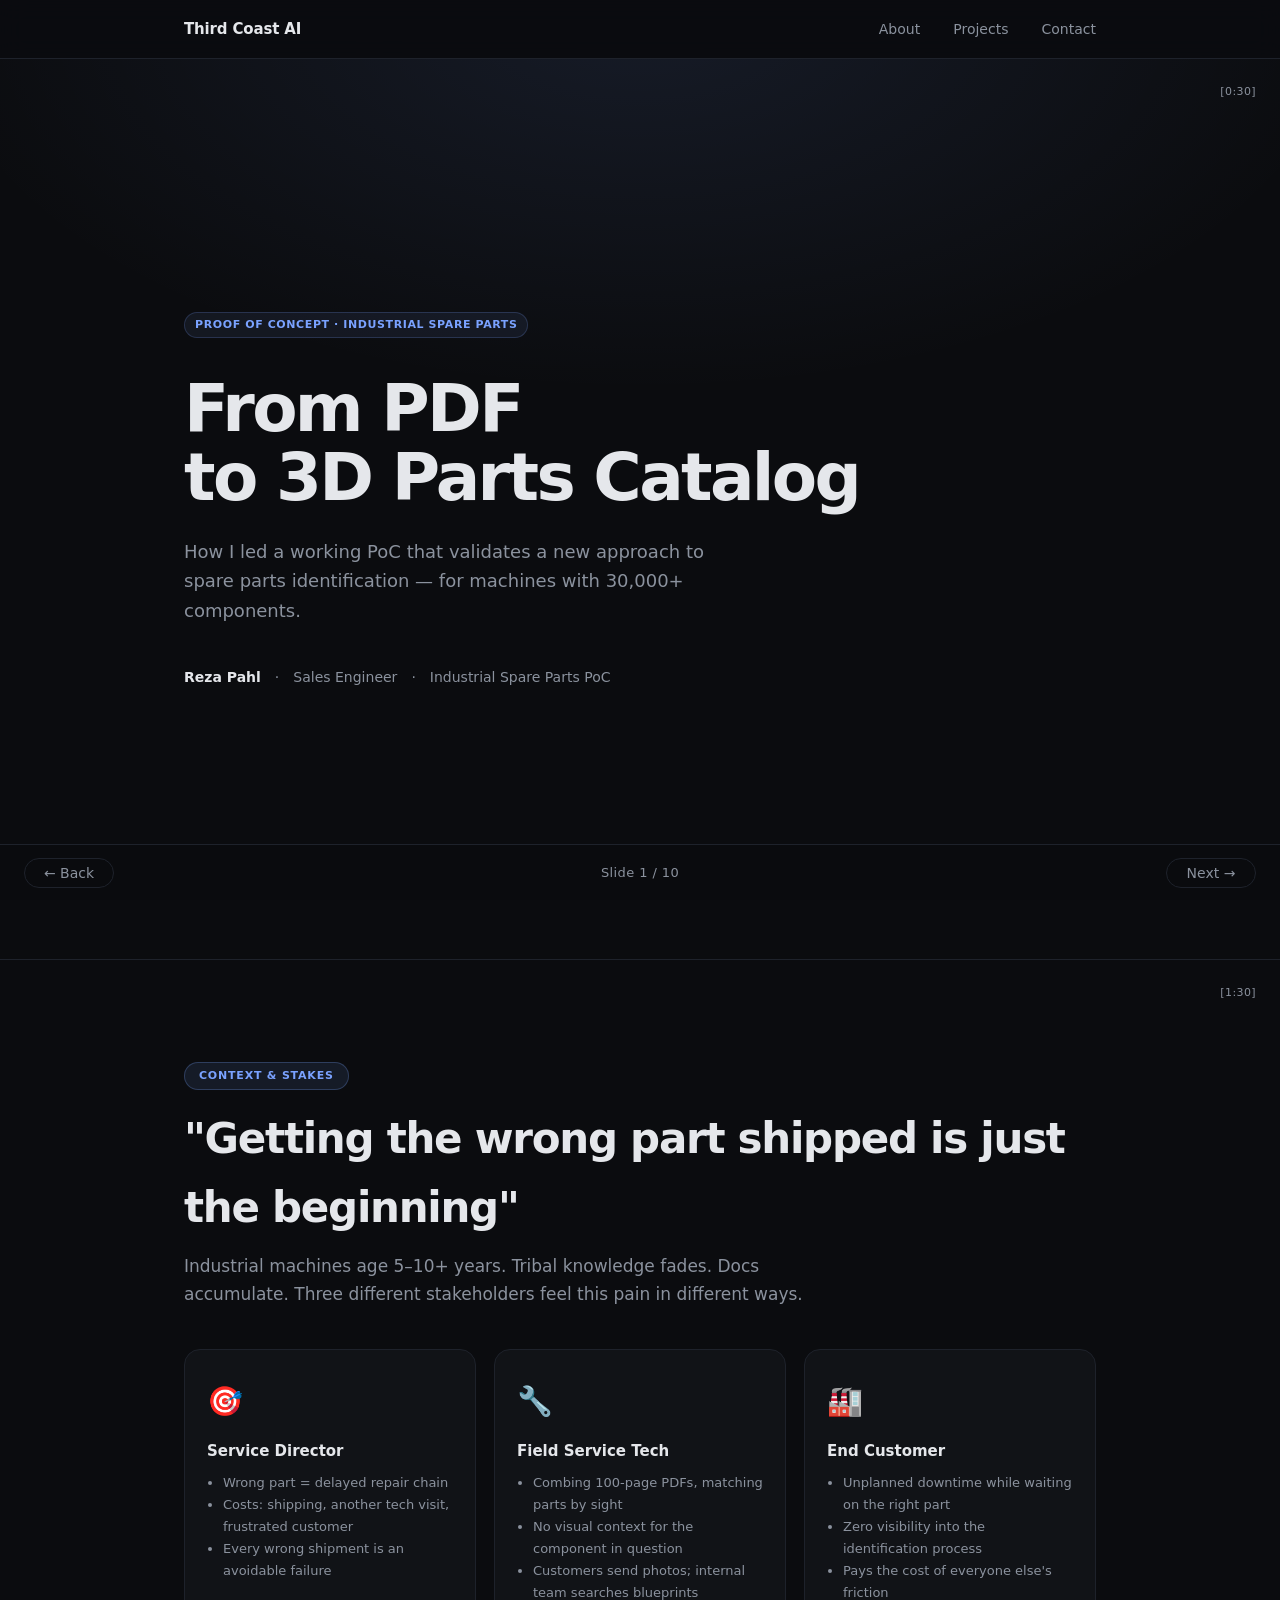
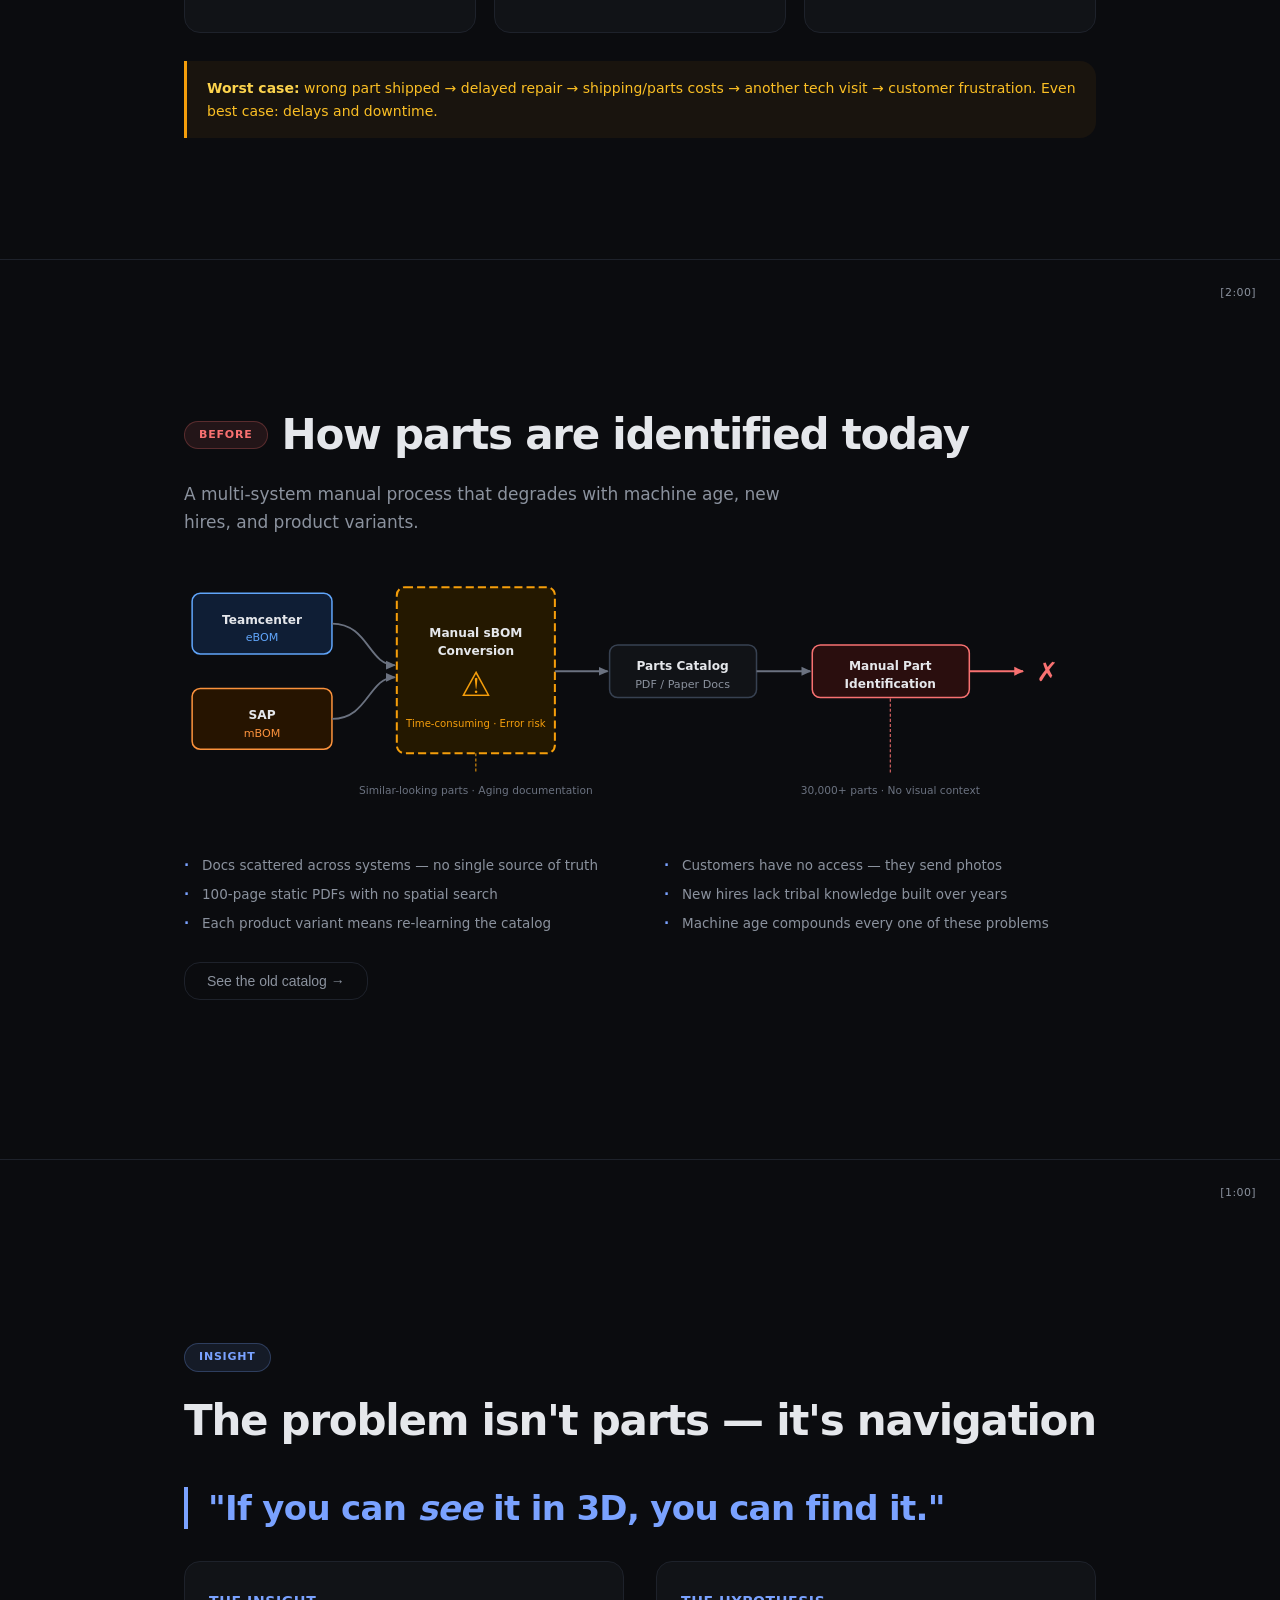
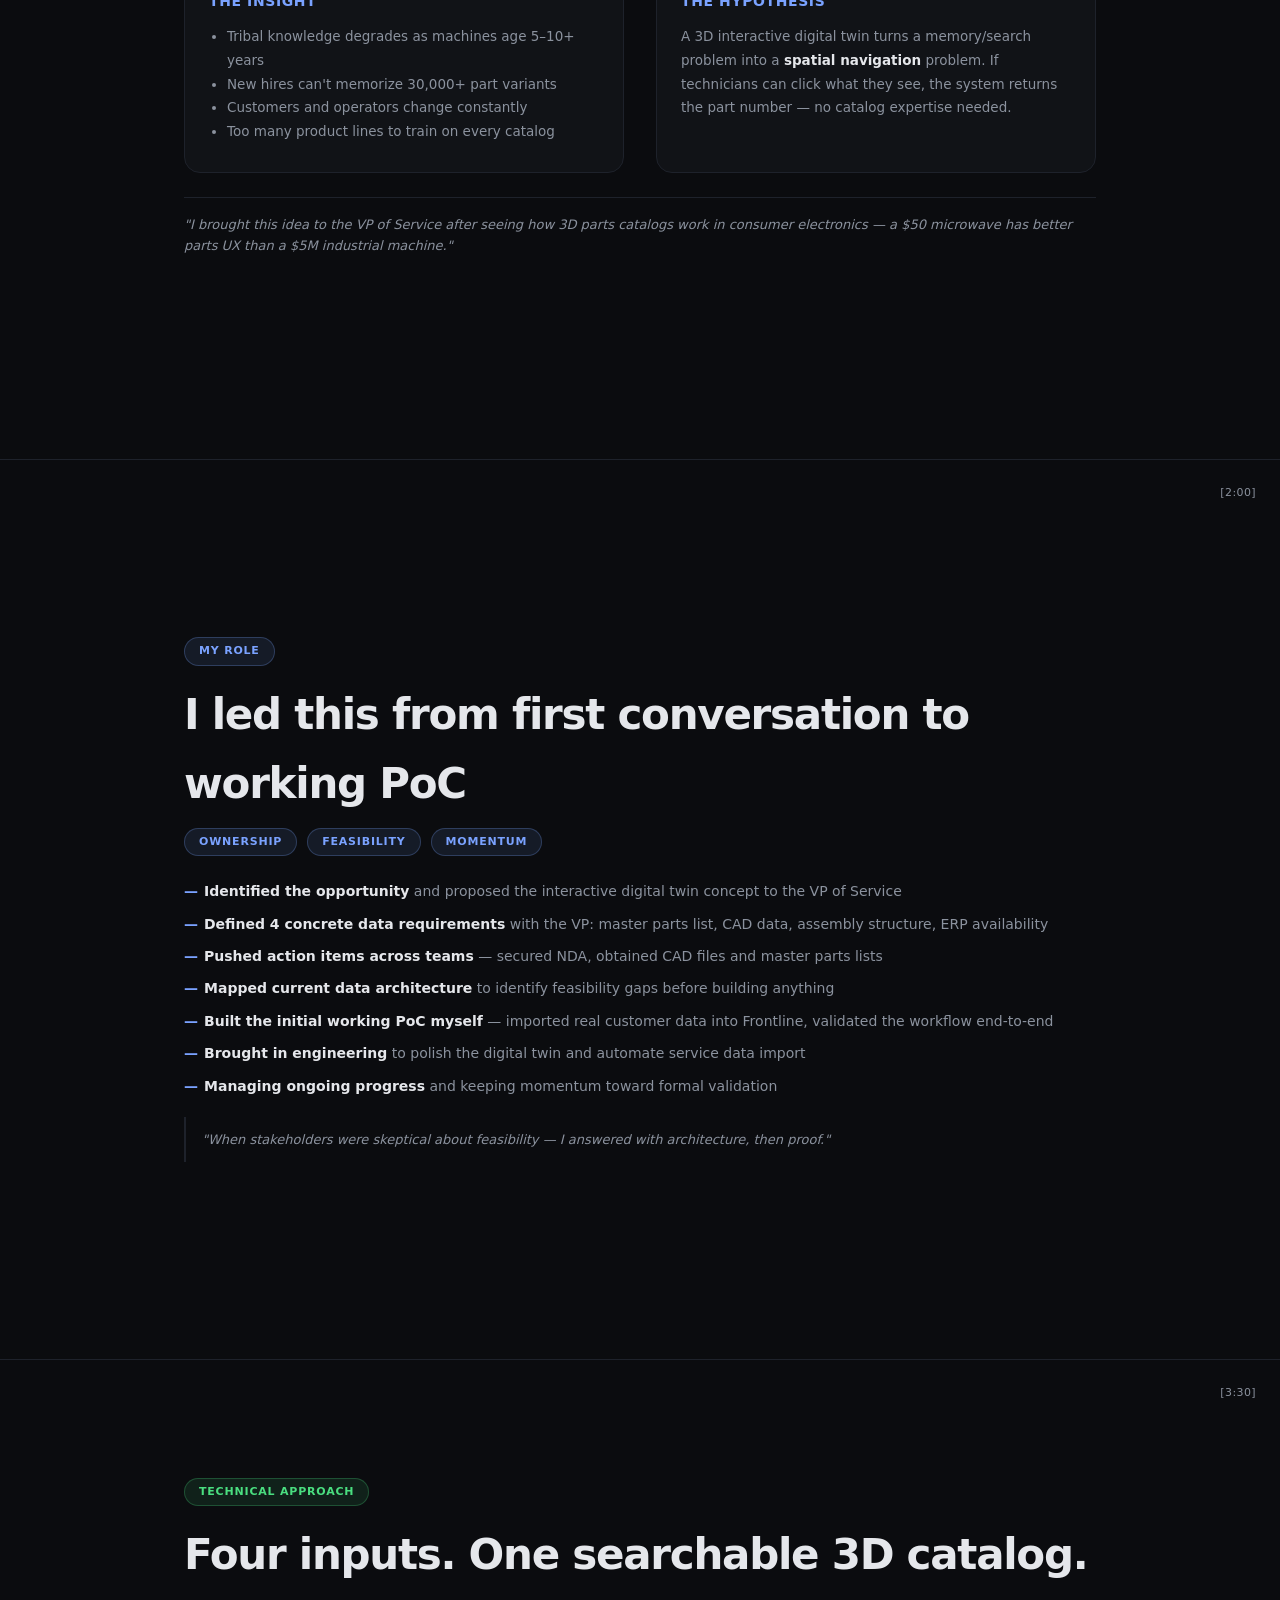
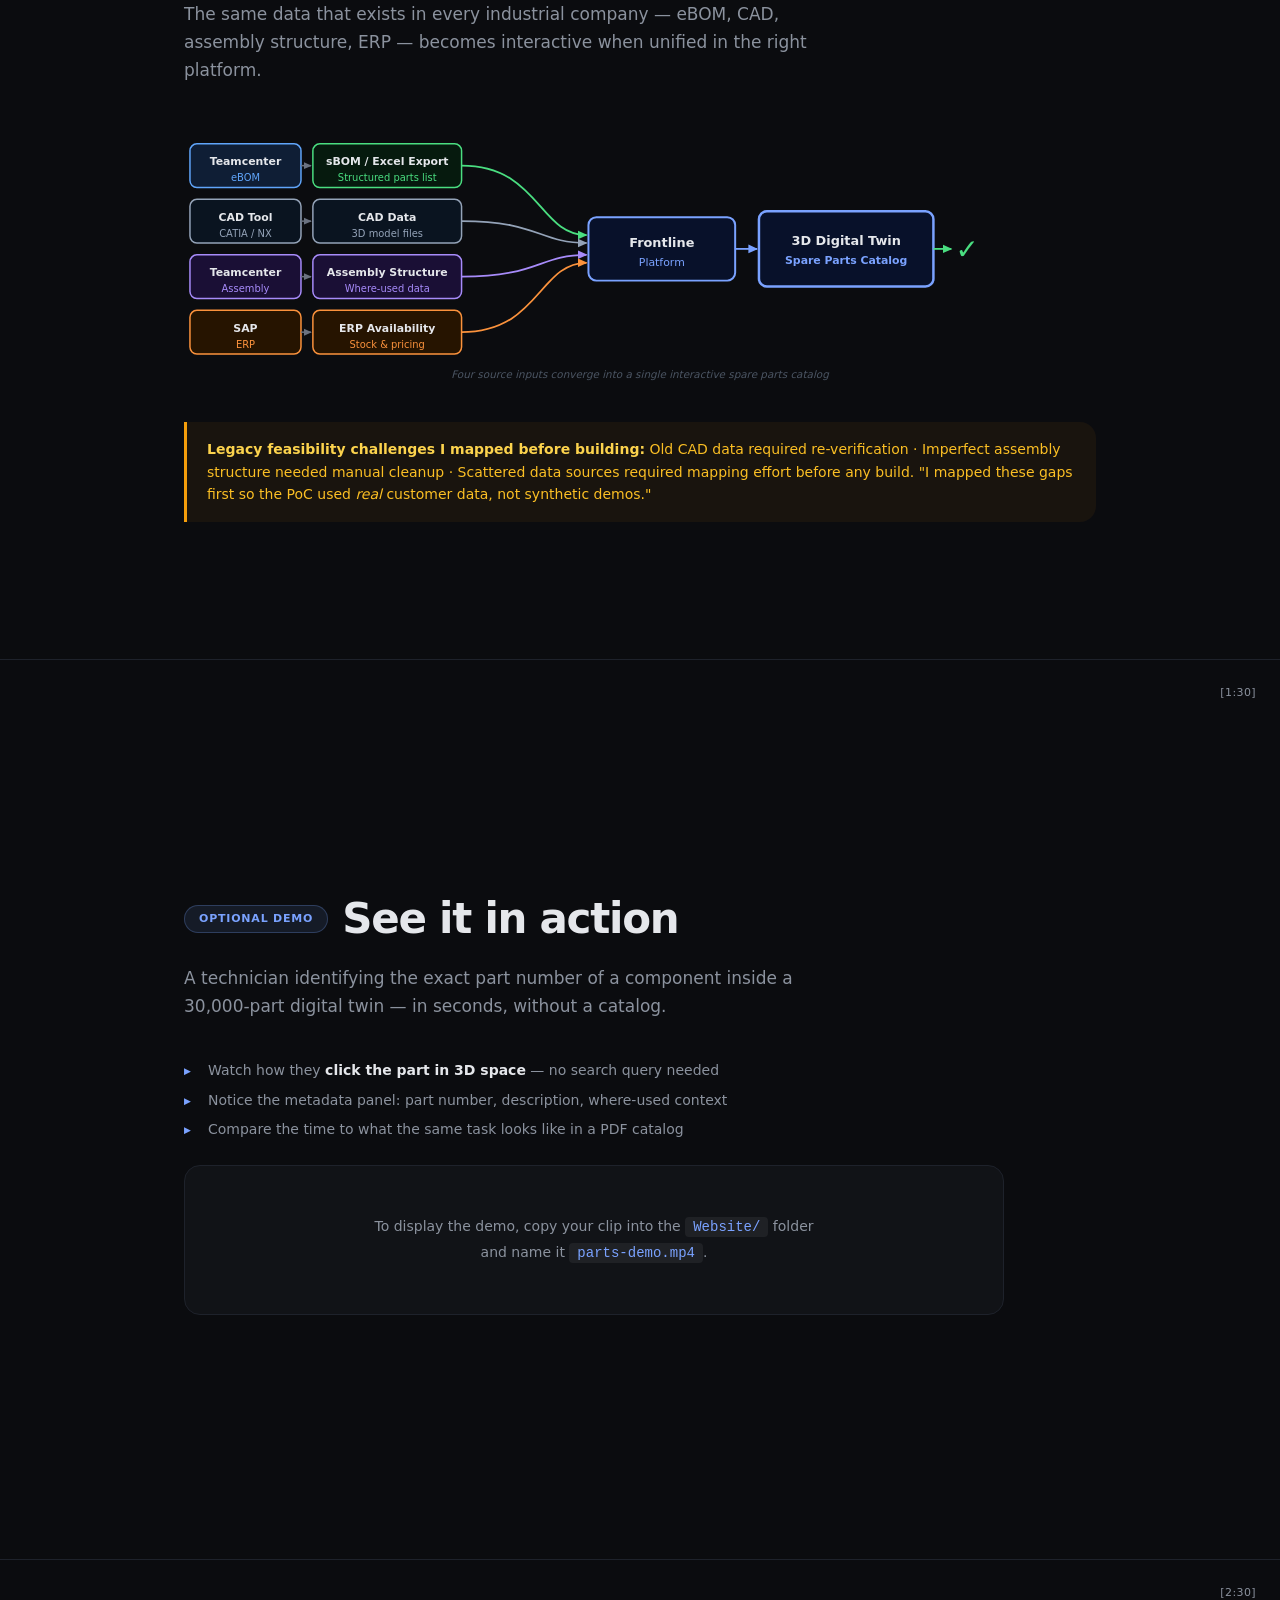
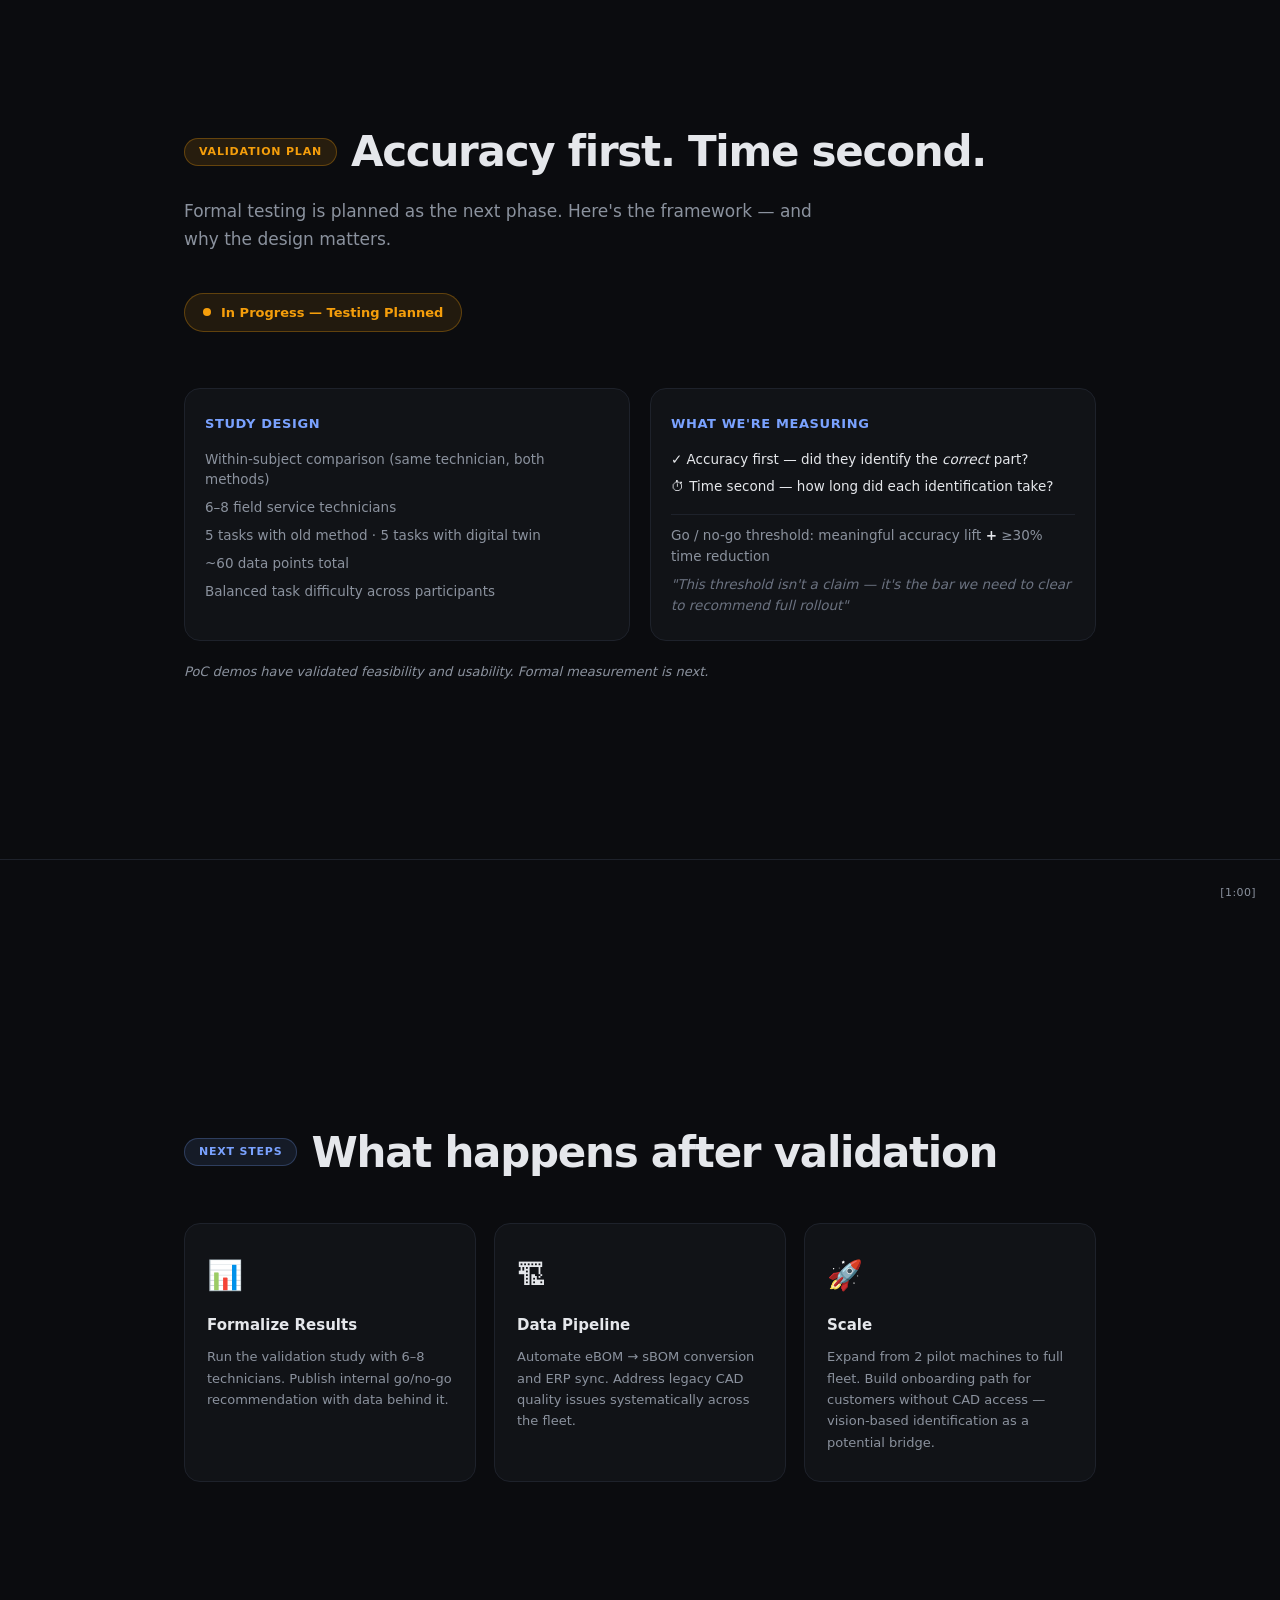
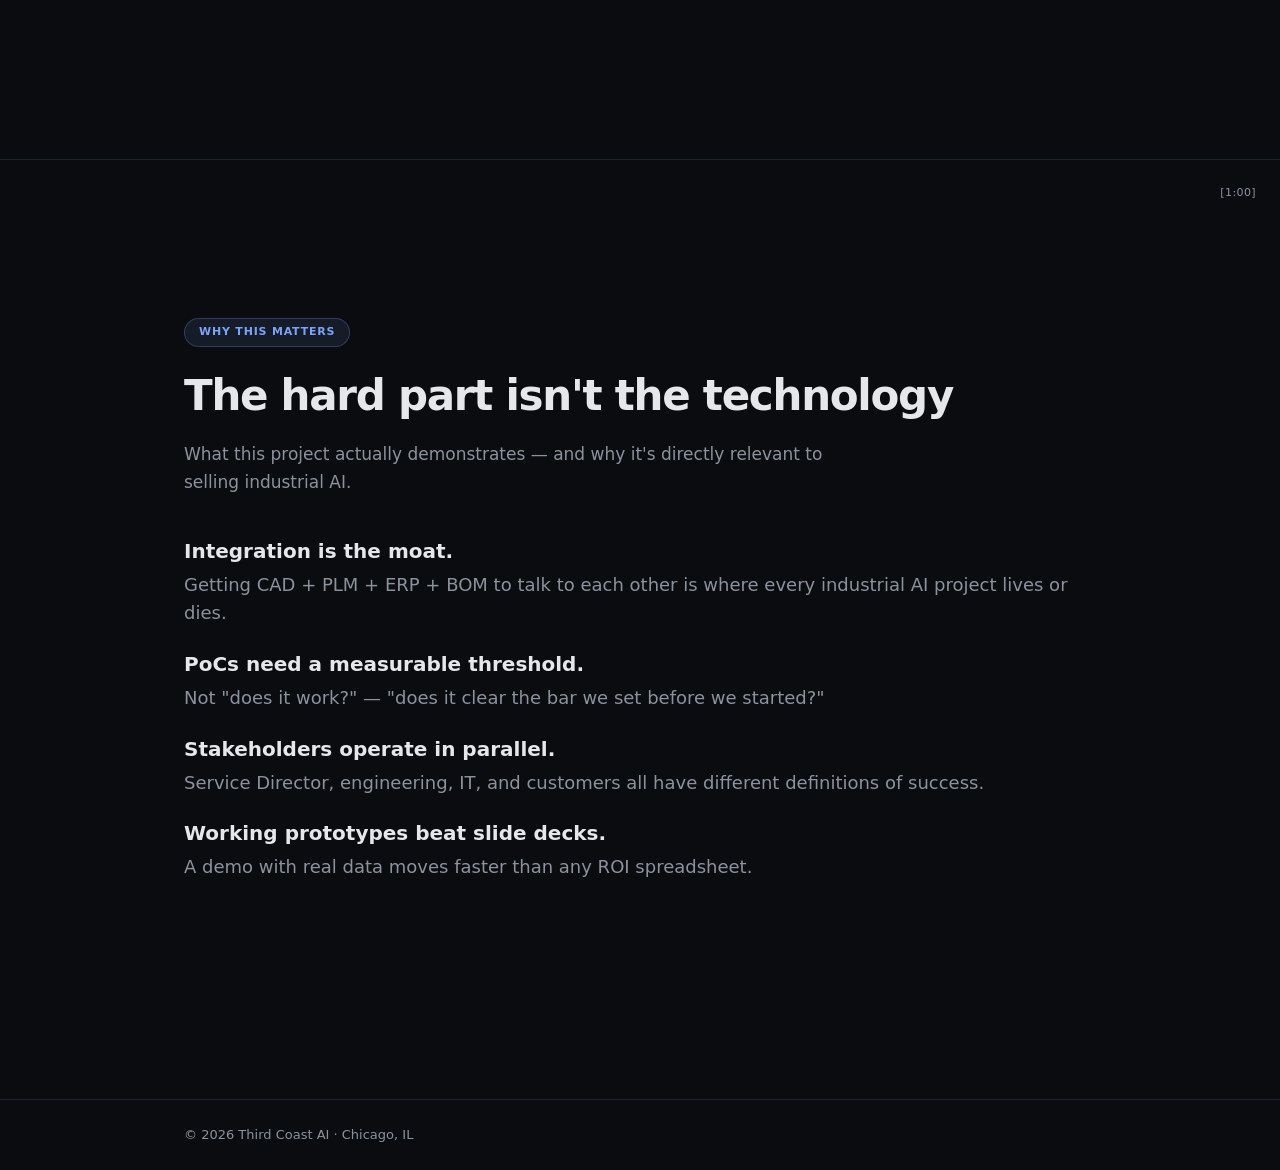
==== commit 8a54f476: "Update title and heading in presentation.html" ====
--- a/presentation.html
+++ b/presentation.html
@@ -3,7 +3,7 @@
 <head>
   <meta charset="utf-8" />
   <meta name="viewport" content="width=device-width, initial-scale=1" />
-  <title>Digital Twin SPC · Reza Pahl · OverviewAI</title>
+  <title>Digital Twin Spare Parts Catalog · Reza Pahl · OverviewAI</title>
   <link rel="icon" href="data:image/svg+xml,<svg xmlns='http://www.w3.org/2000/svg' viewBox='0 0 256 256'><text y='50%' x='50%' dominant-baseline='middle' text-anchor='middle' font-size='160'>🔩</text></svg>">
   <link rel="stylesheet" href="styles.css" />
   <style>
@@ -571,7 +571,7 @@
       <div class="container">
         <span class="tag">Proof of Concept · Industrial Spare Parts</span>
         <h1 style="font-size:clamp(38px,6.5vw,66px);font-weight:800;letter-spacing:-0.04em;line-height:1.05;margin-block:22px 24px;">
-          From Parts Catalog<br>to 3D Digital Twin
+          From PDF<br>to 3D Parts Catalog
         </h1>
         <p style="font-size:18px;color:var(--muted);max-width:560px;line-height:1.65;margin-bottom:40px;">
           How I led a working PoC that validates a new approach to spare parts identification —
